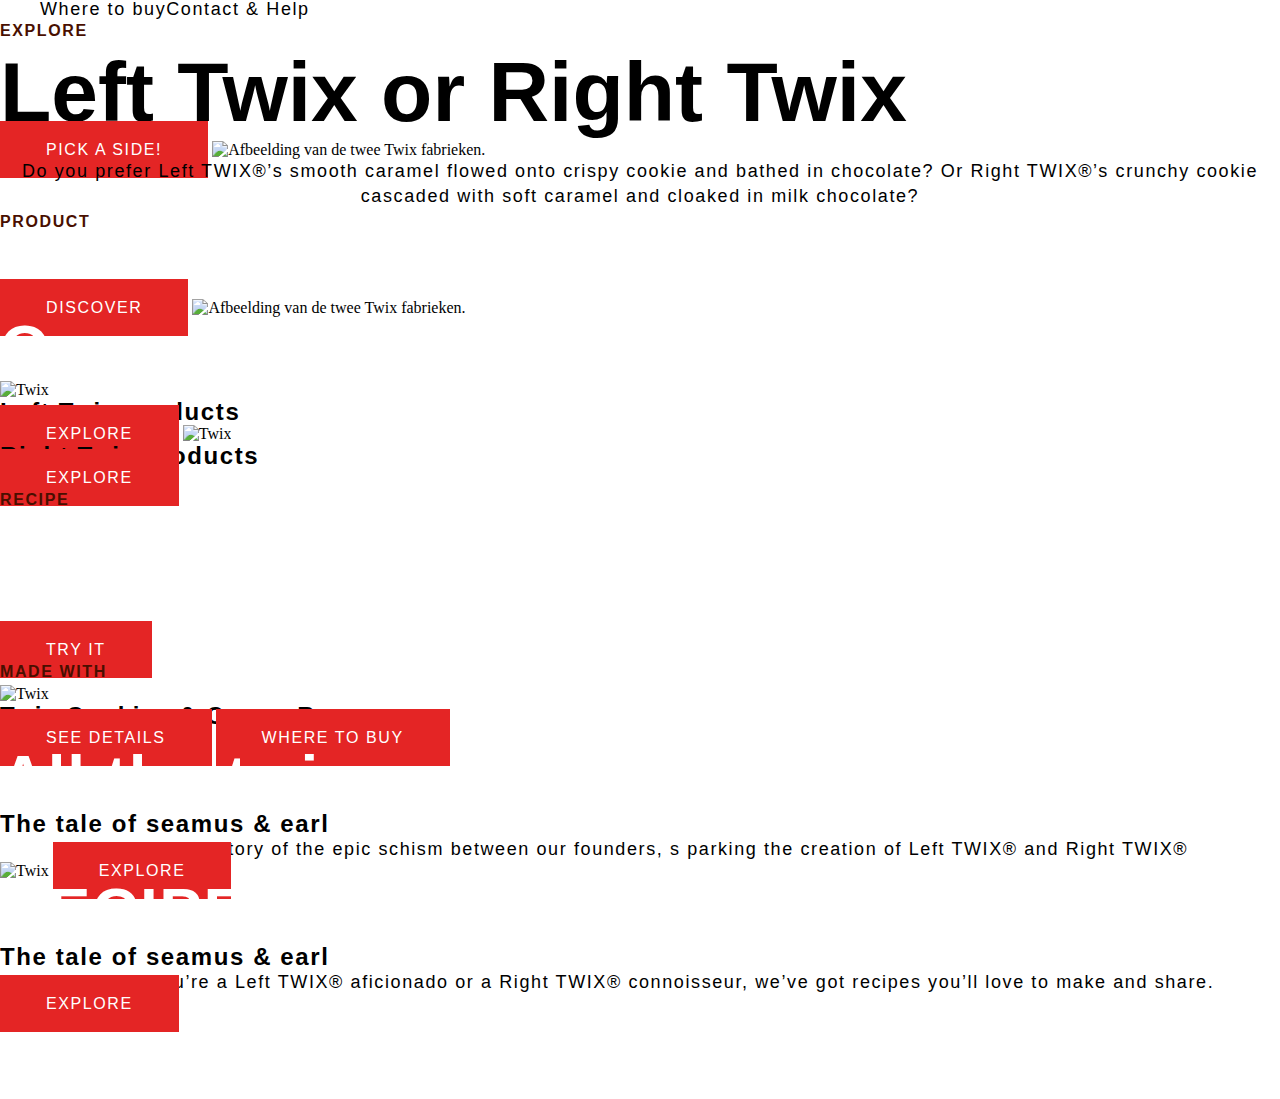
==== index.html @ e2574126 "Add files via upload" ====
<!doctype html>
<html lang="nl">
	
<head>
	<meta charset="UTF-8">
	<meta name="author" content="jouw naam">
	<meta name="viewport" content="width=device-width, initial-scale=1">
	
	<title>Howdy FED2122</title>
	
	<link href="styles/style.css" rel="stylesheet">
	<link rel="icon" type="image/svg+xml" href="images/twix_favicon.ico">
</head>

<body>
	<header>
		<nav>
			<ul>
				<li>Where to buy</li>
				<li>Contact & Help</li>
			</ul>
		</nav>
		<h4>Explore</h4>
		<h1>Left Twix or Right Twix</h1>
		<a href="">Pick a side!</a>
		<img src="images/homepage_banner.jpeg" alt="Afbeelding van de twee Twix fabrieken.">
	</header>

	<main>
		<section>
			<p>Do you prefer Left TWIX®’s smooth caramel flowed onto crispy cookie and bathed in chocolate?
				Or Right TWIX®’s crunchy cookie cascaded with soft caramel and cloaked in milk chocolate?
			</p>
		</section>

		<section>
			<h4>Product</h4>
			<h2>Double trouble: Twix Cookies & Creme</h2>
			<a href="">Discover</a>
			<img src="images/twix_cookies_and_creme.png" alt="Afbeelding van de twee Twix fabrieken.">
		</section>

		<section>
			<h2>Our products</h2>

			<img src="images/twix_links.jpeg" alt="Twix">
			<h3>Left Twix products</h3>
			<a href="">Explore</a>

			<img src="images/twix_rechts.jpeg" alt="Twix">
			<h3>Right Twix products</h3>
			<a href="">Explore</a>
		</section>

		<section>
			<h4>Recipe</h4>
			<h2>Twix Cookies & reme Cheesecake Mashup</h2>
			<a href="">Try it</a>

			<article>
				<h4>Made with</h4>
				<img src="images/twix_cookies_and_creme.png" alt="Twix">

				<H3>Twix Cookies & Creme Bar</h3>
				<a href="">See details</a>
				<a href="">Where to buy</a>
			</article>
		</section>

		<section>
			<article>
				<h2>All the twix you need. twice.</h2>
			
				<h3>The tale of seamus & earl</h3>
				<p>
					Discover the story of the epic schism between our founders, s
					parking the creation of Left TWIX® and Right TWIX®
				</p>
				<img src="images/fabrieken.jpeg" alt="Twix">
				<a href="">Explore</a>
			</article>

			<article>
				<h2>RECIPES TO MAKE TWIX® YOUR OWN</h2>
			
				<h3>The tale of seamus & earl</h3>
				<p>Whether you’re a Left TWIX® aficionado or a Right TWIX® connoisseur, 
					we’ve got recipes you’ll love to make and share.
				</p>
				<a href="">Explore</a>
			</article>
		</section>

		<section>
			<img src="" alt="">
		</section>

		<section>
			<h2>Visit us on social</h2>
		</section>

	</main>


	<script src="scripts/script.js"></script>
</body>
	
</html>
---- styles/style.css ----
/* CSS Document */
*, *::after, *::before {
  box-sizing:border-box;  

  margin: 0;
}

/******************************/
/* ALGEMENE CUSTOM PROPERTIES */
/******************************/

:root {
	--white:#ffffff;
	--black:#000000;


	--button-background-color:#E42525;

  ---dark-background-color:#490F00;
  --background-color:#eaaa22;
  --accent-background-color:#F9F1DB;

  --overlay-background-color:#F4F4F4;
  --overlay-background-color:#57BDF4;
}





/********************/
/* ALGEMENE STIJLEN */
/********************/

body {
  margin: 0;
}

/* Typografie */

h1 {
  font-family: arial;
  font-size: 84px;
}

h2 {
  font-family: arial;
  font-size: 64px;
  letter-spacing: 1.6px;
  
  line-height: 64px;
  
  color: var(--white);
}

h3 {
  font-family: arial;
  font-size: 24px;
  letter-spacing: 1.6px;
  
  line-height: 26px;
  
  color: var(--dark-background-color);
}

h4 {
  font-family: arial;
  font-size: 16px;
  letter-spacing: 1.6px;
  
  line-height: 26px;

  text-transform: uppercase;
  
  color: var(---dark-background-color);
}


p {
  font-family: arial;
  font-size: 18px;
  letter-spacing: 1.6px;
  
  line-height: 25px;
  text-align: center;
  
  color: var(--dark-background-color);
}


/********************/
/* */
/********************/


a {

  padding: 20px 46px 20px 46px;

  font-family: arial;
  font-size: 16px;
  
  text-transform: uppercase;
  text-decoration: none;
  letter-spacing: 1.6px;

  color: var(--white);
  background-color: var(--button-background-color);

}

header nav {
  background-image: linear-gradient()

}

header nav ul {
  display: flex;
  flex-direction: row;
}

header nav li {
  font-family: arial;
  font-size: 18px;
  letter-spacing: 1.6px;
  
  line-height: 18px;
  
  color: var(--dark-background-color);
  
  list-style-type: none;
}

header {
  width: 100vw;
  height: auto;

}

header img {
  width: 100vw;
  height: auto;
}
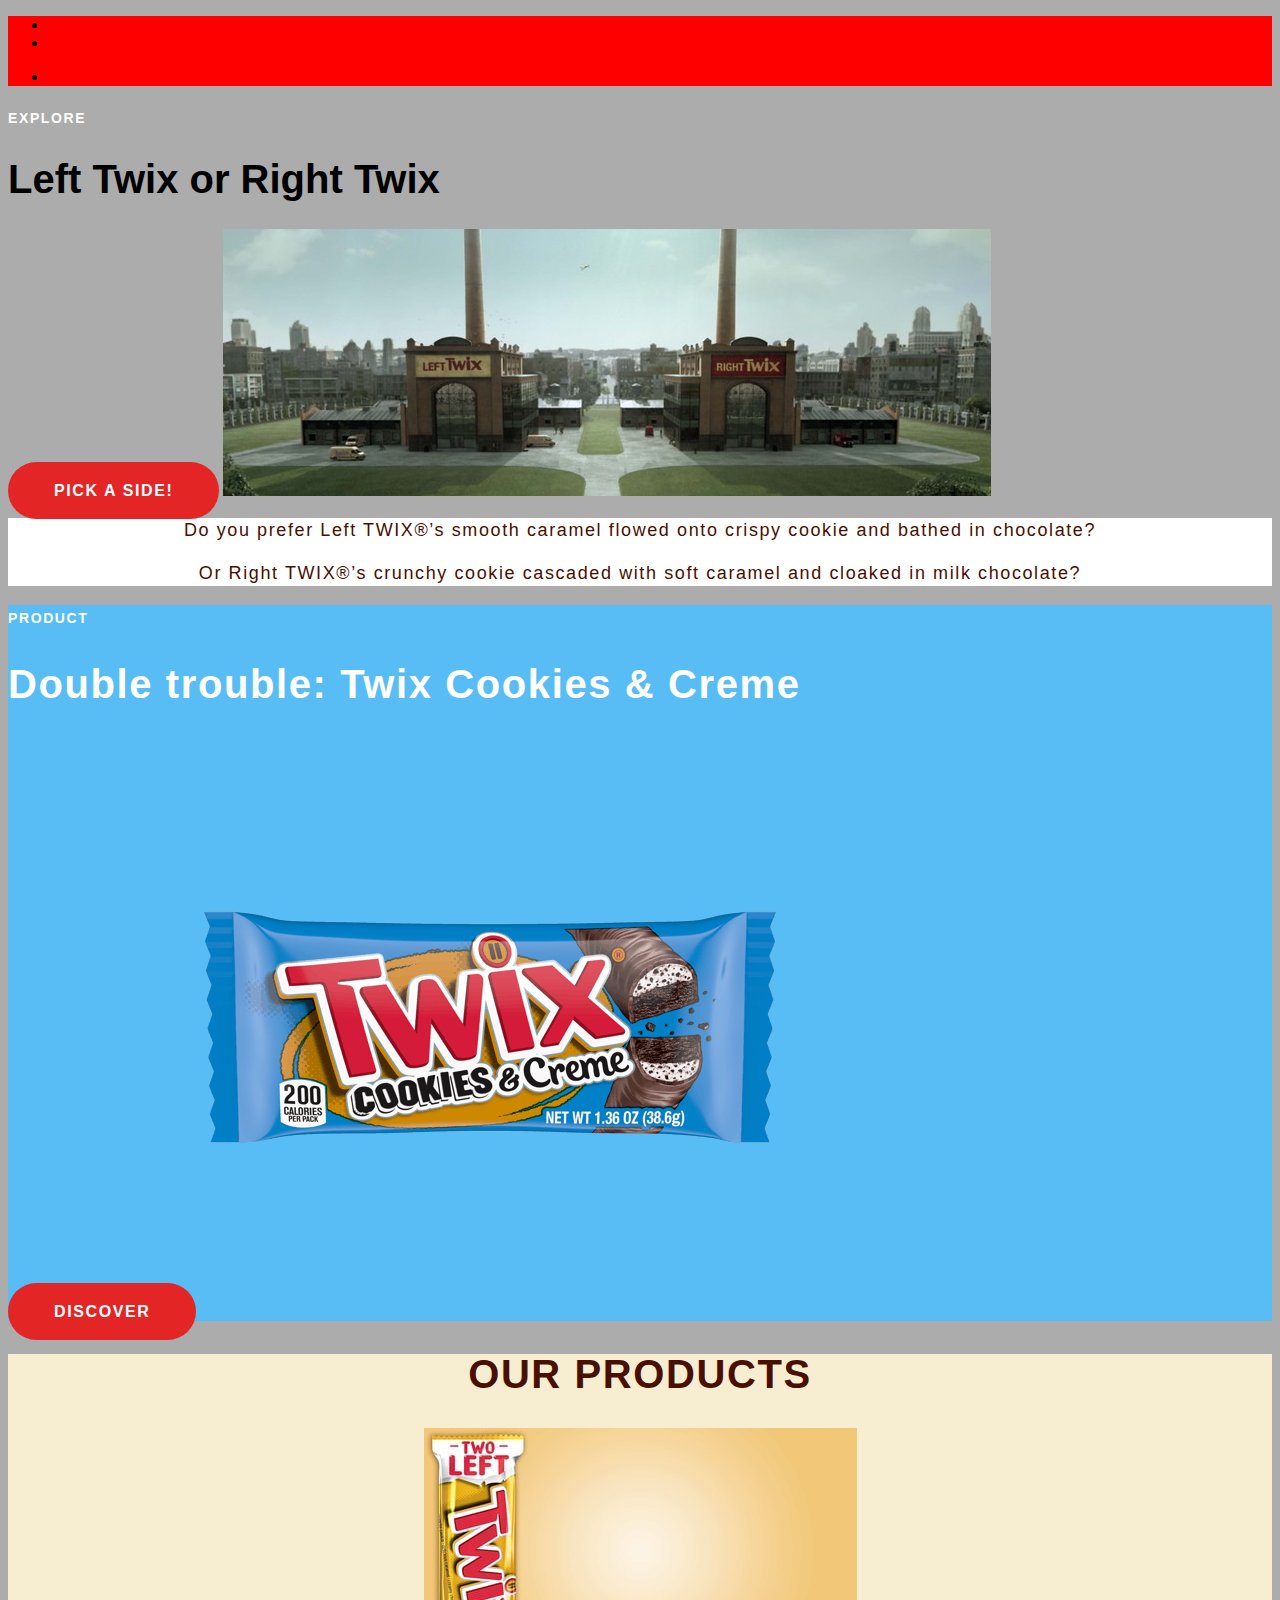
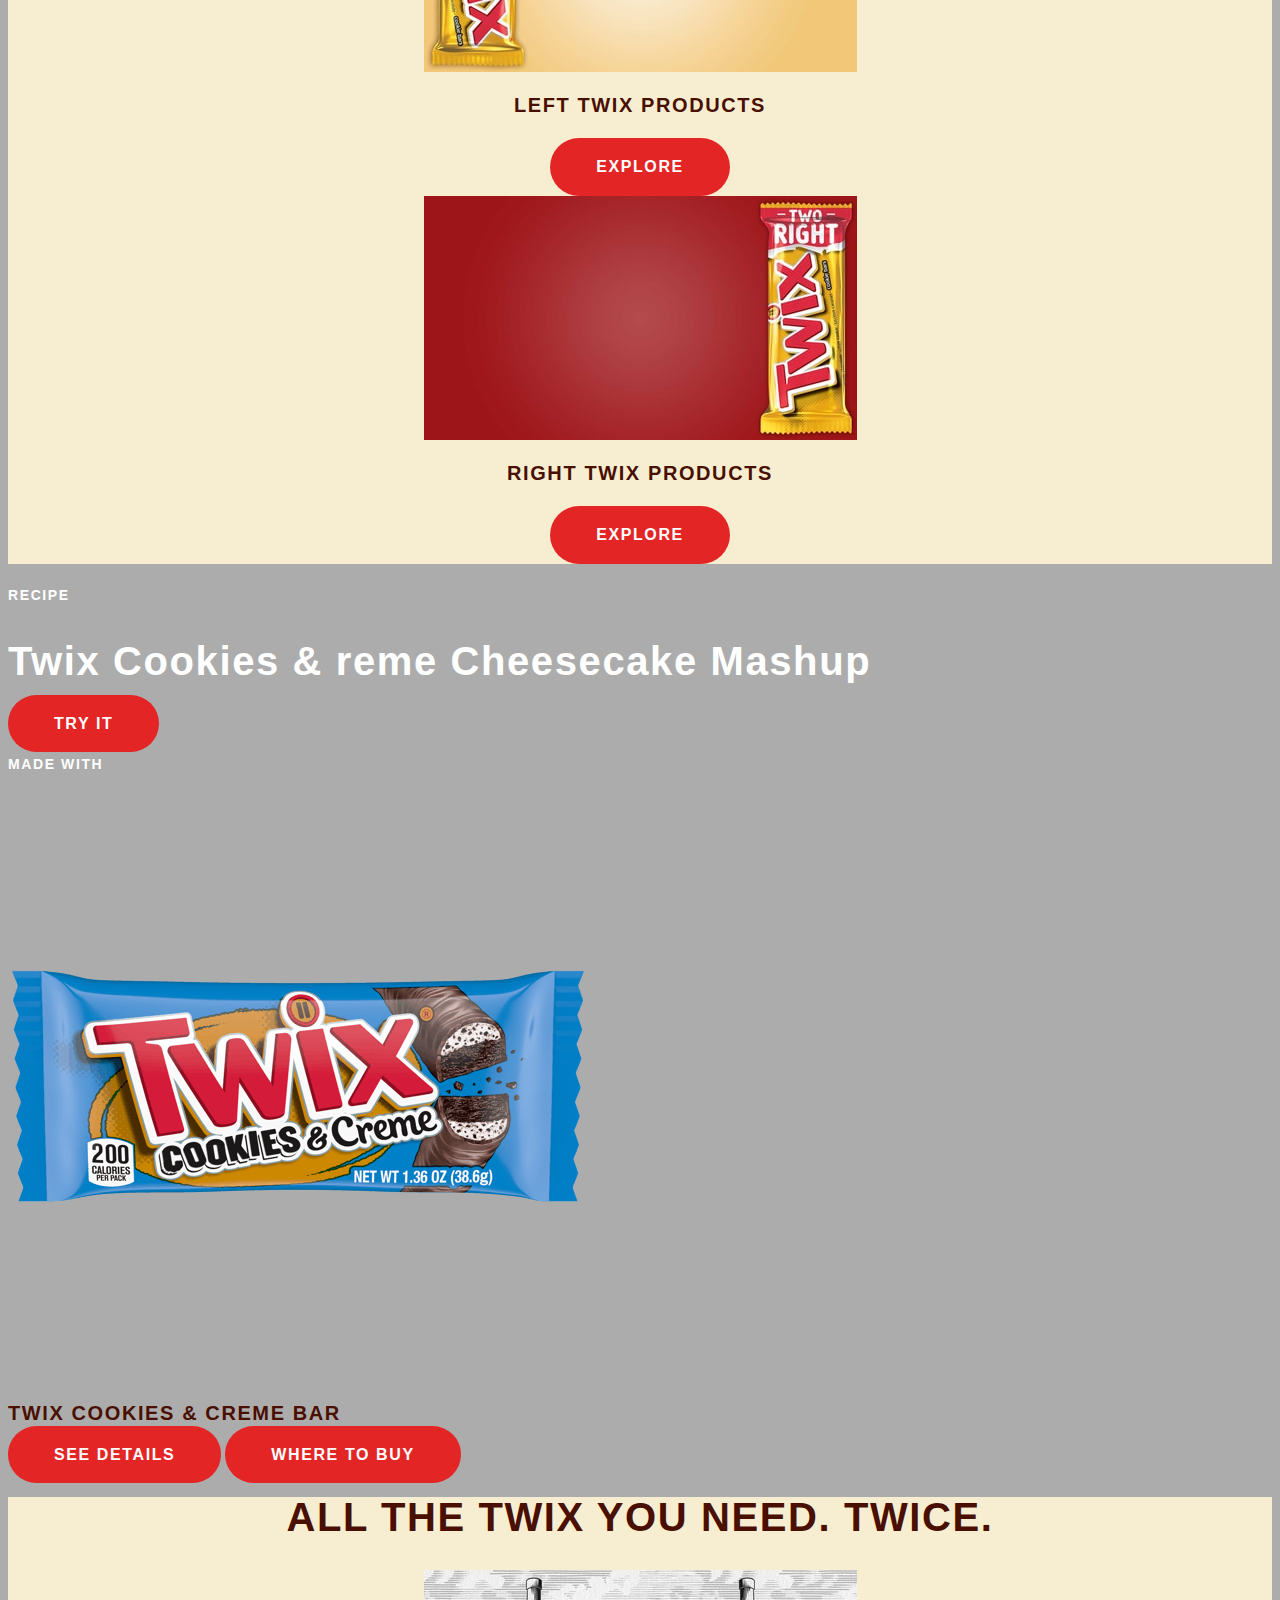
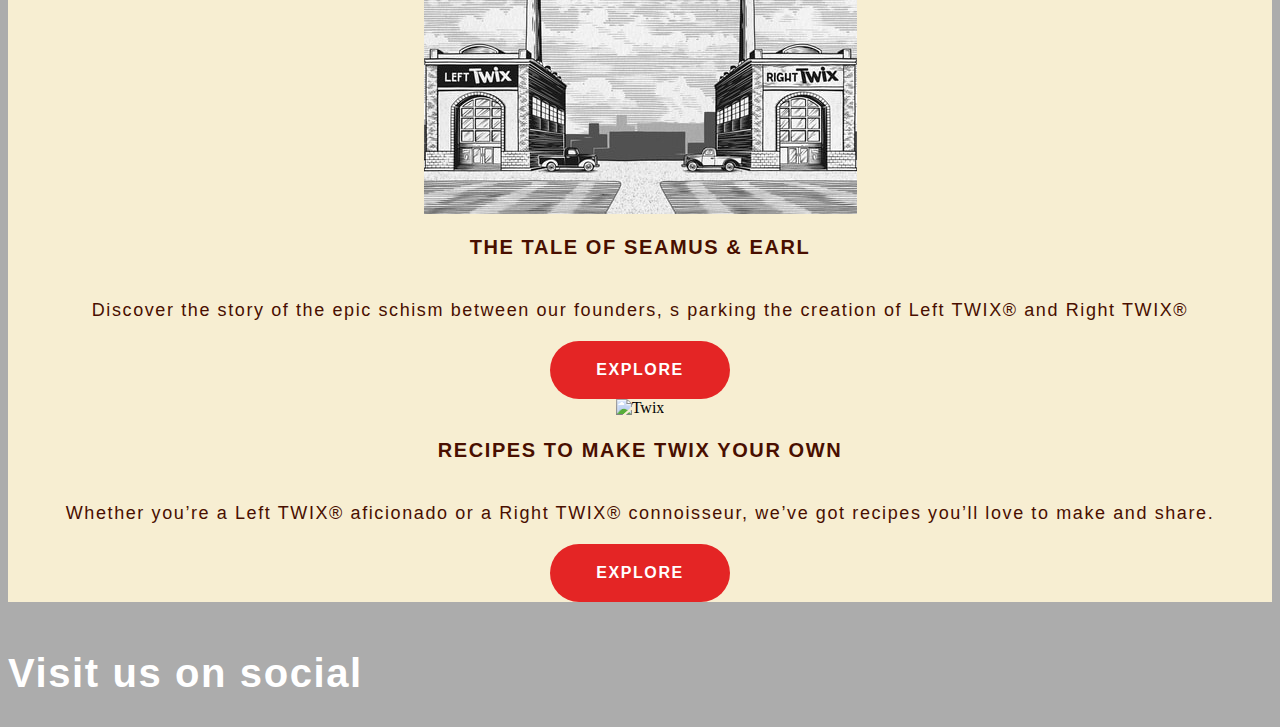
==== commit c9a3f13d: "Add files via upload" ====
--- a/index.html
+++ b/index.html
@@ -16,40 +16,56 @@
 	<header>
 		<nav>
 			<ul>
-				<li>Where to buy</li>
-				<li>Contact & Help</li>
+				<li></li>
+				<li></li>
+			</ul>
+			<ul>
+				<li></li>
+				<!-- <li><button><img src="images/twix_logo.png" alt="Afbeelding van de twee Twix fabrieken."></button></li> -->
 			</ul>
 		</nav>
-		<h4>Explore</h4>
-		<h1>Left Twix or Right Twix</h1>
-		<a href="">Pick a side!</a>
-		<img src="images/homepage_banner.jpeg" alt="Afbeelding van de twee Twix fabrieken.">
+		<article>
+			<h4>Explore</h4>
+			<h1>Left Twix or Right Twix</h1>
+			<a href="">Pick a side!</a>
+			<img src="images/homepage_banner.jpeg" alt="Afbeelding van de twee Twix fabrieken.">
+		</article>
 	</header>
 
 	<main>
 		<section>
-			<p>Do you prefer Left TWIX®’s smooth caramel flowed onto crispy cookie and bathed in chocolate?
+			<p>
+				Do you prefer Left TWIX®’s smooth caramel flowed onto crispy cookie and bathed in chocolate?
+			</p>
+			<p>
 				Or Right TWIX®’s crunchy cookie cascaded with soft caramel and cloaked in milk chocolate?
 			</p>
 		</section>
 
 		<section>
-			<h4>Product</h4>
-			<h2>Double trouble: Twix Cookies & Creme</h2>
-			<a href="">Discover</a>
-			<img src="images/twix_cookies_and_creme.png" alt="Afbeelding van de twee Twix fabrieken.">
+			<article>
+				<h4>Product</h4>
+				<h2>Double trouble: Twix Cookies & Creme</h2>
+				<a href="">Discover</a>
+				<img src="images/twix_cookies_and_creme.png" alt="Afbeelding van de twee Twix fabrieken.">
+			</article>
 		</section>
 
 		<section>
 			<h2>Our products</h2>
 
-			<img src="images/twix_links.jpeg" alt="Twix">
-			<h3>Left Twix products</h3>
-			<a href="">Explore</a>
 
-			<img src="images/twix_rechts.jpeg" alt="Twix">
-			<h3>Right Twix products</h3>
-			<a href="">Explore</a>
+			<article>
+				<img src="images/twix_links.jpeg" alt="Twix">
+				<h3>Left Twix products</h3>
+				<a href="">Explore</a>
+			</article>
+
+			<article>
+				<img src="images/twix_rechts.jpeg" alt="Twix">
+				<h3>Right Twix products</h3>
+				<a href="">Explore</a>
+			</article>
 		</section>
 
 		<section>
@@ -68,22 +84,20 @@
 		</section>
 
 		<section>
+			<h2>All the twix you need. twice.</h2>
 			<article>
-				<h2>All the twix you need. twice.</h2>
-			
+				<img src="images/twix_fabrieken.jpeg" alt="Twix">
 				<h3>The tale of seamus & earl</h3>
 				<p>
 					Discover the story of the epic schism between our founders, s
 					parking the creation of Left TWIX® and Right TWIX®
 				</p>
-				<img src="images/fabrieken.jpeg" alt="Twix">
 				<a href="">Explore</a>
 			</article>
 
 			<article>
-				<h2>RECIPES TO MAKE TWIX® YOUR OWN</h2>
-			
-				<h3>The tale of seamus & earl</h3>
+				<img src="images/twix_recept.jpeg" alt="Twix">
+				<h3>Recipes to make Twix your own</h3>
 				<p>Whether you’re a Left TWIX® aficionado or a Right TWIX® connoisseur, 
 					we’ve got recipes you’ll love to make and share.
 				</p>
--- a/styles/style.css
+++ b/styles/style.css
@@ -1,9 +1,9 @@
 /* CSS Document */
 *, *::after, *::before {
   box-sizing:border-box;  
-
-  margin: 0;
-}
+}
+
+
 
 /******************************/
 /* ALGEMENE CUSTOM PROPERTIES */
@@ -11,16 +11,17 @@
 
 :root {
 	--white:#ffffff;
+  --grey:#F4F4F4;
 	--black:#000000;
 
 
 	--button-background-color:#E42525;
 
-  ---dark-background-color:#490F00;
+  --dark-background-color:#490F00;
   --background-color:#eaaa22;
-  --accent-background-color:#F9F1DB;
-
-  --overlay-background-color:#F4F4F4;
+  --accent-background-color:#f7eed2;
+
+
   --overlay-background-color:#57BDF4;
 }
 
@@ -33,30 +34,35 @@
 /********************/
 
 body {
-  margin: 0;
+  /* margin: 0; */
+
+  overflow-x:hidden;
+  background-color: #acacac;
 }
 
 /* Typografie */
 
+
 h1 {
   font-family: arial;
-  font-size: 84px;
+  font-size: 40px;
 }
 
 h2 {
   font-family: arial;
-  font-size: 64px;
-  letter-spacing: 1.6px;
-  
-  line-height: 64px;
+  font-size: 40px;
+  letter-spacing: 1.6px;
+  
+  line-height: 40px;
   
   color: var(--white);
 }
 
 h3 {
   font-family: arial;
-  font-size: 24px;
-  letter-spacing: 1.6px;
+  font-size: 20px;
+  letter-spacing: 1.6px;
+  text-transform: uppercase;
   
   line-height: 26px;
   
@@ -65,14 +71,14 @@
 
 h4 {
   font-family: arial;
-  font-size: 16px;
+  font-size: 14px;
   letter-spacing: 1.6px;
   
   line-height: 26px;
 
   text-transform: uppercase;
   
-  color: var(---dark-background-color);
+  color: var(--white);
 }
 
 
@@ -99,6 +105,7 @@
 
   font-family: arial;
   font-size: 16px;
+  font-weight: bold;
   
   text-transform: uppercase;
   text-decoration: none;
@@ -107,38 +114,97 @@
   color: var(--white);
   background-color: var(--button-background-color);
 
-}
+  border-radius: 30px;
+
+}
+
+
+/* header {
+} */
 
 header nav {
-  background-image: linear-gradient()
-
-}
-
-header nav ul {
+
+
+  background-color: red;
+}
+
+main section:first-of-type {
+  background-color: var(--white);
+}
+
+
+
+
+
+main section:nth-of-type(2) {
+  background-color: var(--overlay-background-color);
+}
+
+
+
+
+
+main section:nth-of-type(3) {
+  text-transform: uppercase;
+  text-align: center;
+
+  background-color: var(--accent-background-color);
+}
+
+main section:nth-of-type(3) h2 {
+
+  color: var(--dark-background-color);
+}
+
+main section:nth-of-type(3) article {
   display: flex;
-  flex-direction: row;
-}
-
-header nav li {
-  font-family: arial;
-  font-size: 18px;
-  letter-spacing: 1.6px;
-  
-  line-height: 18px;
-  
-  color: var(--dark-background-color);
-  
-  list-style-type: none;
-}
-
-header {
-  width: 100vw;
-  height: auto;
-
-}
-
-header img {
-  width: 100vw;
-  height: auto;
-}
-
+  flex-direction: column;
+  
+  justify-content: center;
+  align-items: center;
+}
+
+
+
+
+/***********************************************************/
+/* Section 4, " Twix Cookies & Creme Cheesecake Mashup. " */
+/*********************************************************/
+
+main section:nth-of-type(4){
+
+}
+
+
+
+
+
+/***********************************************/
+/* Section 5, " All the Twix you need Twice. " */
+/*********************************************/
+
+main section:nth-of-type(5) {
+
+  background-color: var(--accent-background-color);
+}
+
+main section:nth-of-type(5) h2 {
+  text-transform: uppercase;
+  text-align: center;
+
+  color: var(--dark-background-color);
+}
+
+main section:nth-of-type(5) article {
+  display: flex;
+  flex-direction: column;
+  
+  justify-content: center;
+  align-items: center;
+}
+
+
+
+
+
+
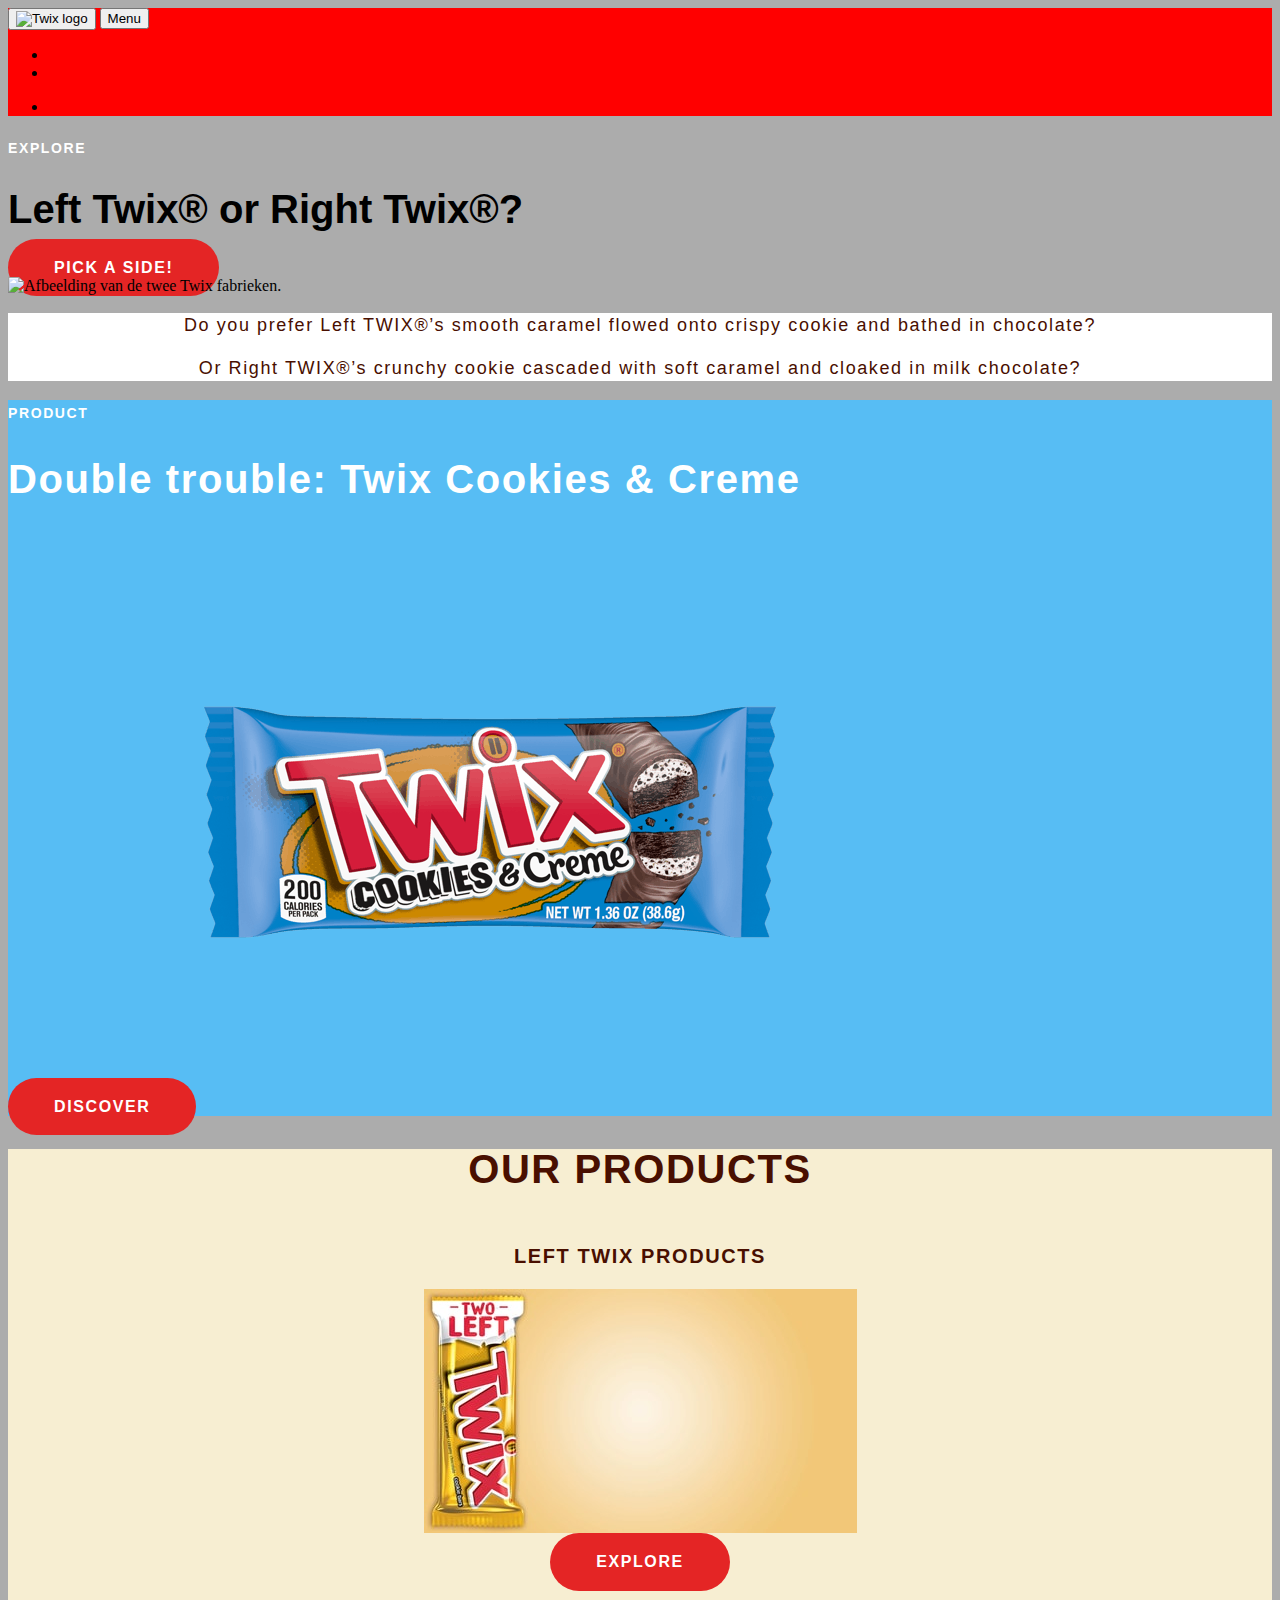
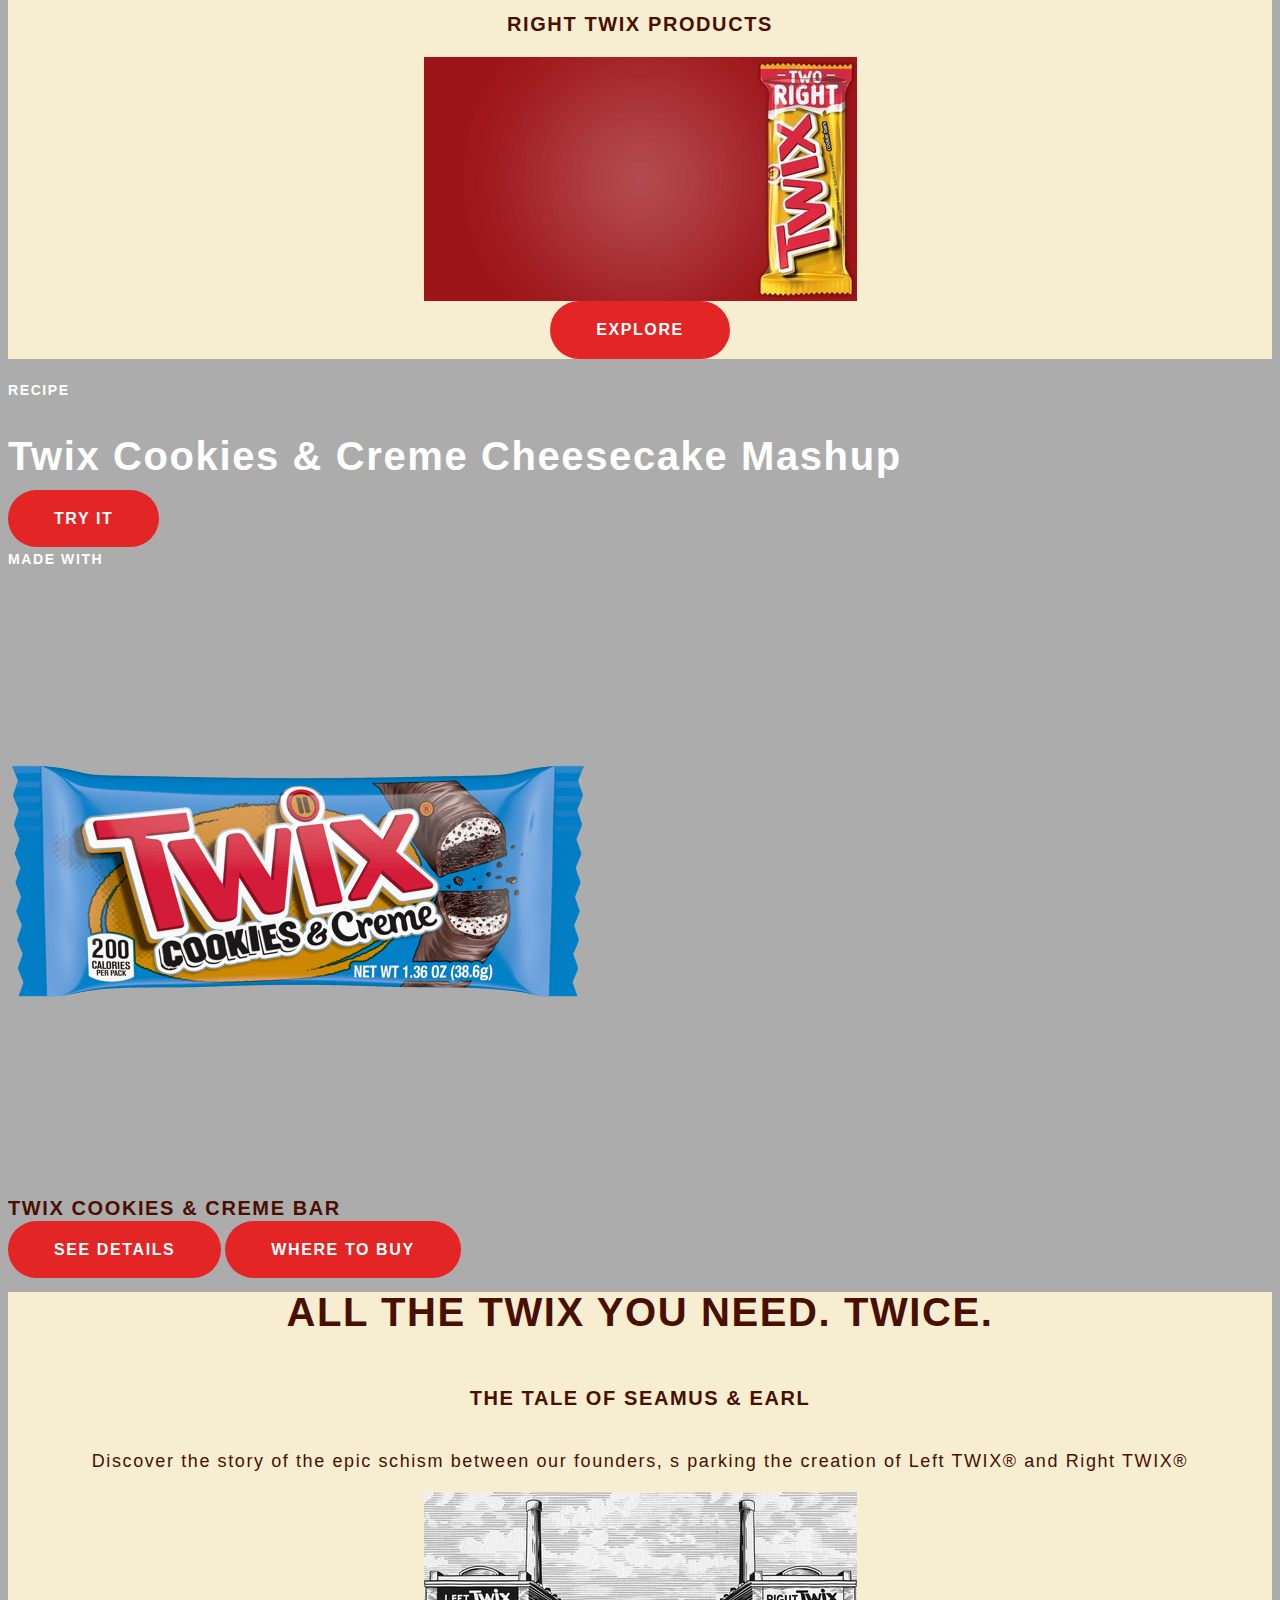
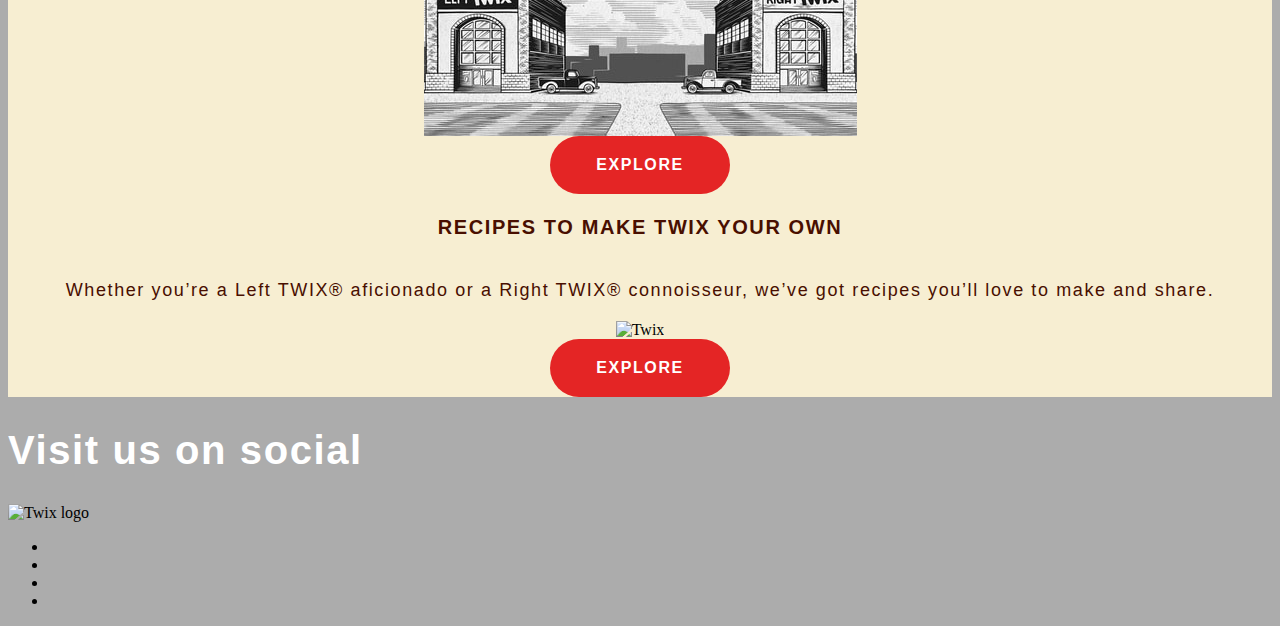
==== commit 2e5e111f: "Add files via upload" ====
--- a/index.html
+++ b/index.html
@@ -6,7 +6,7 @@
 	<meta name="author" content="jouw naam">
 	<meta name="viewport" content="width=device-width, initial-scale=1">
 	
-	<title>Howdy FED2122</title>
+	<title>Twixian</title>
 	
 	<link href="styles/style.css" rel="stylesheet">
 	<link rel="icon" type="image/svg+xml" href="images/twix_favicon.ico">
@@ -14,25 +14,33 @@
 
 <body>
 	<header>
+		<!-- Nav, Primaire navigatie -->
 		<nav>
+			<!-- Twix Logo -->
+			<button><img src="images/twix_logo.png" alt="Twix logo"></button>
+			<!-- Hamburger menu -->
+			<button>Menu</button>
 			<ul>
 				<li></li>
 				<li></li>
 			</ul>
 			<ul>
 				<li></li>
-				<!-- <li><button><img src="images/twix_logo.png" alt="Afbeelding van de twee Twix fabrieken."></button></li> -->
 			</ul>
 		</nav>
+		<!-- Blurb, Explore Left or Right Twix, met call to action -->
 		<article>
 			<h4>Explore</h4>
-			<h1>Left Twix or Right Twix</h1>
+			<h1>Left Twix® or Right Twix®?</h1>
 			<a href="">Pick a side!</a>
-			<img src="images/homepage_banner.jpeg" alt="Afbeelding van de twee Twix fabrieken.">
 		</article>
+		<!-- Achtergrond afbeelding, Twix fabrieken -->
+		<img src="images/homepage_twix_banner.jpeg" alt="Afbeelding van de twee Twix fabrieken.">
 	</header>
 
+
 	<main>
+		<!-- Section 1, Wit blok met bruine introductie tekst. -->
 		<section>
 			<p>
 				Do you prefer Left TWIX®’s smooth caramel flowed onto crispy cookie and bathed in chocolate?
@@ -41,80 +49,99 @@
 				Or Right TWIX®’s crunchy cookie cascaded with soft caramel and cloaked in milk chocolate?
 			</p>
 		</section>
-
+		
+		<!-- Section 2, Blauwe blok, Twix Double Trouble Cookies & Creme -->
 		<section>
+			<!-- Blurb 1, Wit blok met bruine introductie tekst. -->
 			<article>
 				<h4>Product</h4>
 				<h2>Double trouble: Twix Cookies & Creme</h2>
 				<a href="">Discover</a>
-				<img src="images/twix_cookies_and_creme.png" alt="Afbeelding van de twee Twix fabrieken.">
+
+				<img src="images/twix_cookies_and_creme.png" alt="Afbeelding van Twix verpakking Cookies & Creme.">
 			</article>
 		</section>
 
+		<!-- Section 3, Beige blok, Our products -->
 		<section>
 			<h2>Our products</h2>
+			<!-- Div met clip path om patroon te maken -->
 
-
+			<!-- Blurb 1, Left Twix -->
 			<article>
+				<h3>Left Twix products</h3>
 				<img src="images/twix_links.jpeg" alt="Twix">
-				<h3>Left Twix products</h3>
 				<a href="">Explore</a>
 			</article>
-
+			<!-- Blurb 2, Right Twix -->
 			<article>
+				<h3>Right Twix products</h3>
 				<img src="images/twix_rechts.jpeg" alt="Twix">
-				<h3>Right Twix products</h3>
 				<a href="">Explore</a>
 			</article>
 		</section>
-
+		<!-- Section 4, Recipe, Cookies & Creme Cheesecake Mashup -->
 		<section>
 			<h4>Recipe</h4>
-			<h2>Twix Cookies & reme Cheesecake Mashup</h2>
+			<h2>Twix Cookies & Creme Cheesecake Mashup</h2>
 			<a href="">Try it</a>
-
+			
+			<!-- Gele blok, gecentreerd. Made with, Twix Cookies & Creme bar. -->
 			<article>
 				<h4>Made with</h4>
 				<img src="images/twix_cookies_and_creme.png" alt="Twix">
-
 				<H3>Twix Cookies & Creme Bar</h3>
+				<!-- See details, linker knop -->
 				<a href="">See details</a>
+				<!-- Where to buy, rechter knop -->
 				<a href="">Where to buy</a>
 			</article>
 		</section>
-
+		<!-- Section 5, All the Twix you need twice -->
 		<section>
 			<h2>All the twix you need. twice.</h2>
+			<!-- Blurb 1, The tale of Seasum & Earl -->
 			<article>
-				<img src="images/twix_fabrieken.jpeg" alt="Twix">
 				<h3>The tale of seamus & earl</h3>
 				<p>
 					Discover the story of the epic schism between our founders, s
 					parking the creation of Left TWIX® and Right TWIX®
 				</p>
+				<img src="images/twix_fabrieken.jpeg" alt="Twix">
 				<a href="">Explore</a>
 			</article>
-
+			<!-- Blurb 2, Recipes to m ake Twix your own -->
 			<article>
-				<img src="images/twix_recept.jpeg" alt="Twix">
 				<h3>Recipes to make Twix your own</h3>
 				<p>Whether you’re a Left TWIX® aficionado or a Right TWIX® connoisseur, 
 					we’ve got recipes you’ll love to make and share.
 				</p>
+				<img src="images/twix_recept.jpeg" alt="Twix">
 				<a href="">Explore</a>
 			</article>
 		</section>
 
+		<!-- Section 6, Afbeelding over de volledige breedte, Twix. -->
 		<section>
-			<img src="" alt="">
 		</section>
 
+		<!-- Section 7, Socials -->
 		<section>
 			<h2>Visit us on social</h2>
 		</section>
-
 	</main>
 
+	<footer>	
+		<nav>
+			<img src="images/twix_logo.png" alt="Twix logo">
+			<ul>
+				<li></li>
+				<li></li>
+				<li></li>
+				<li></li>
+			</ul>
+		</nav>
+	</footer>
 
 	<script src="scripts/script.js"></script>
 </body>
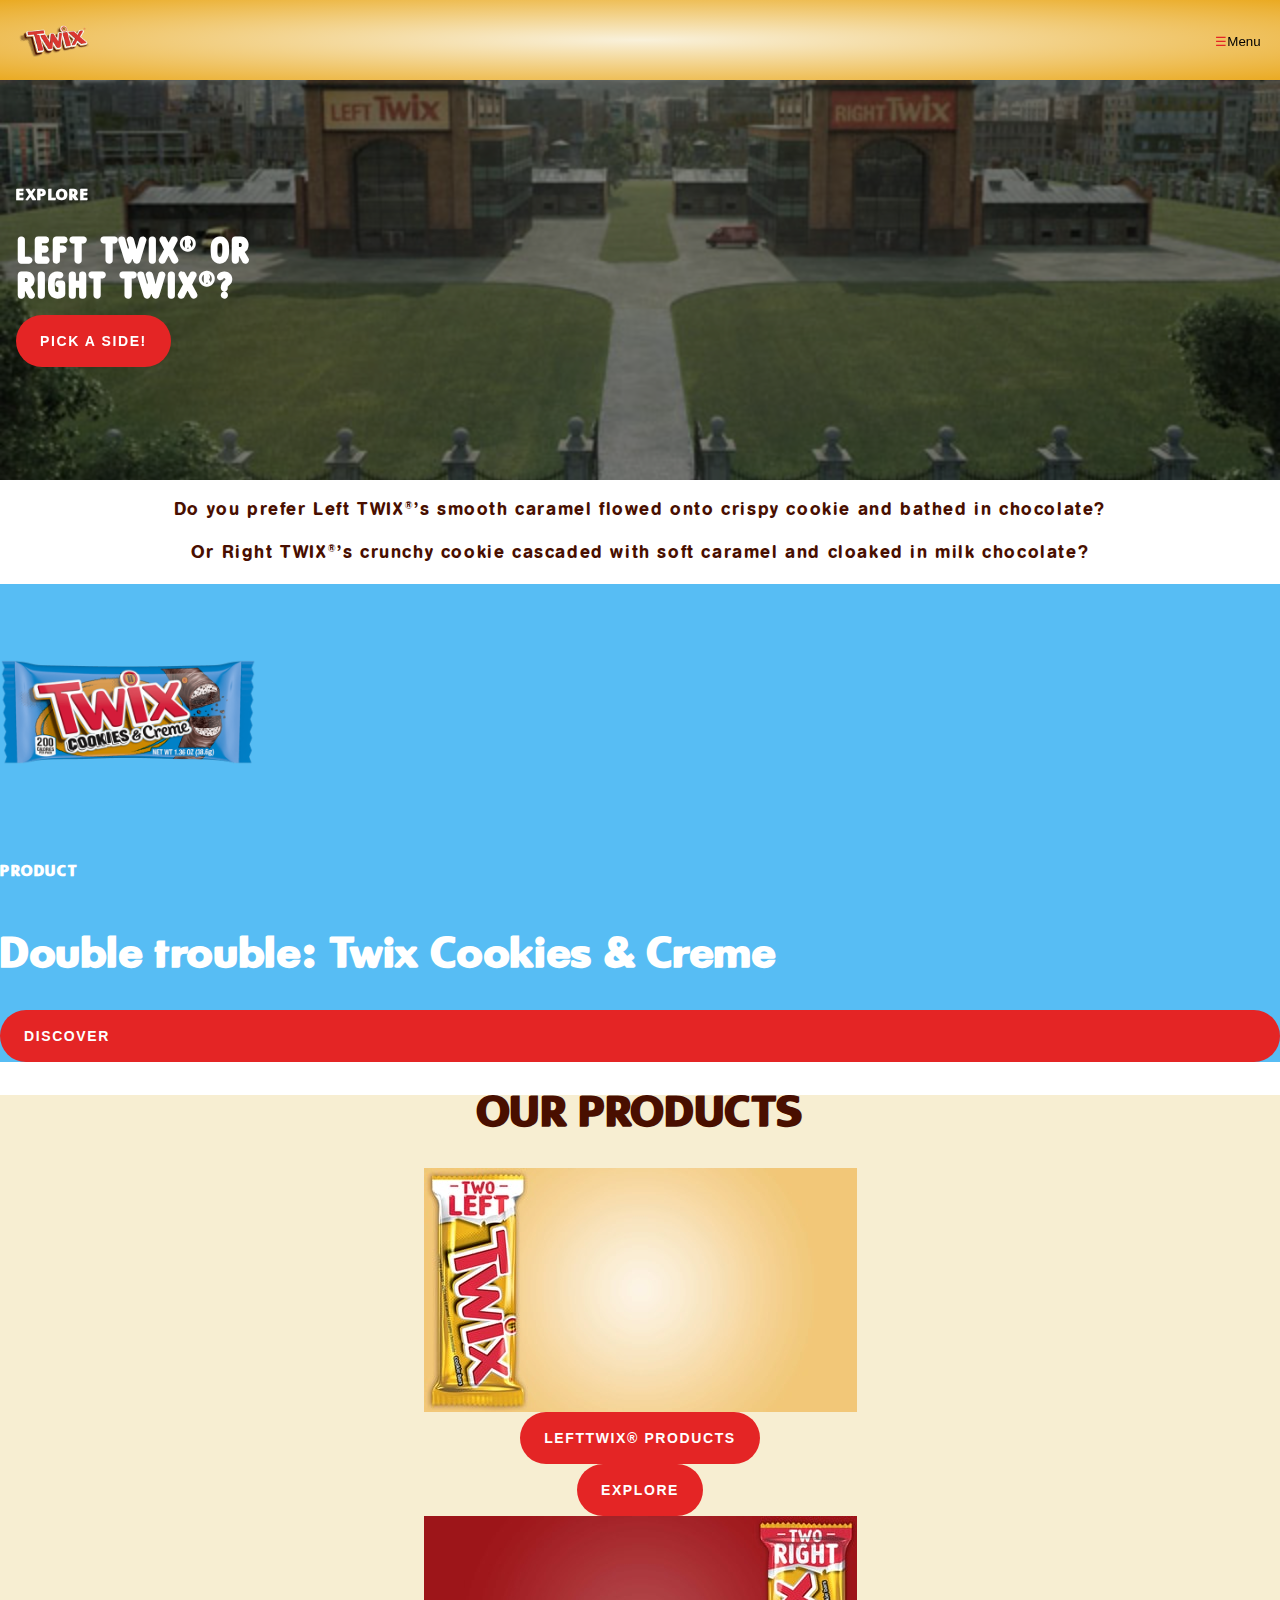
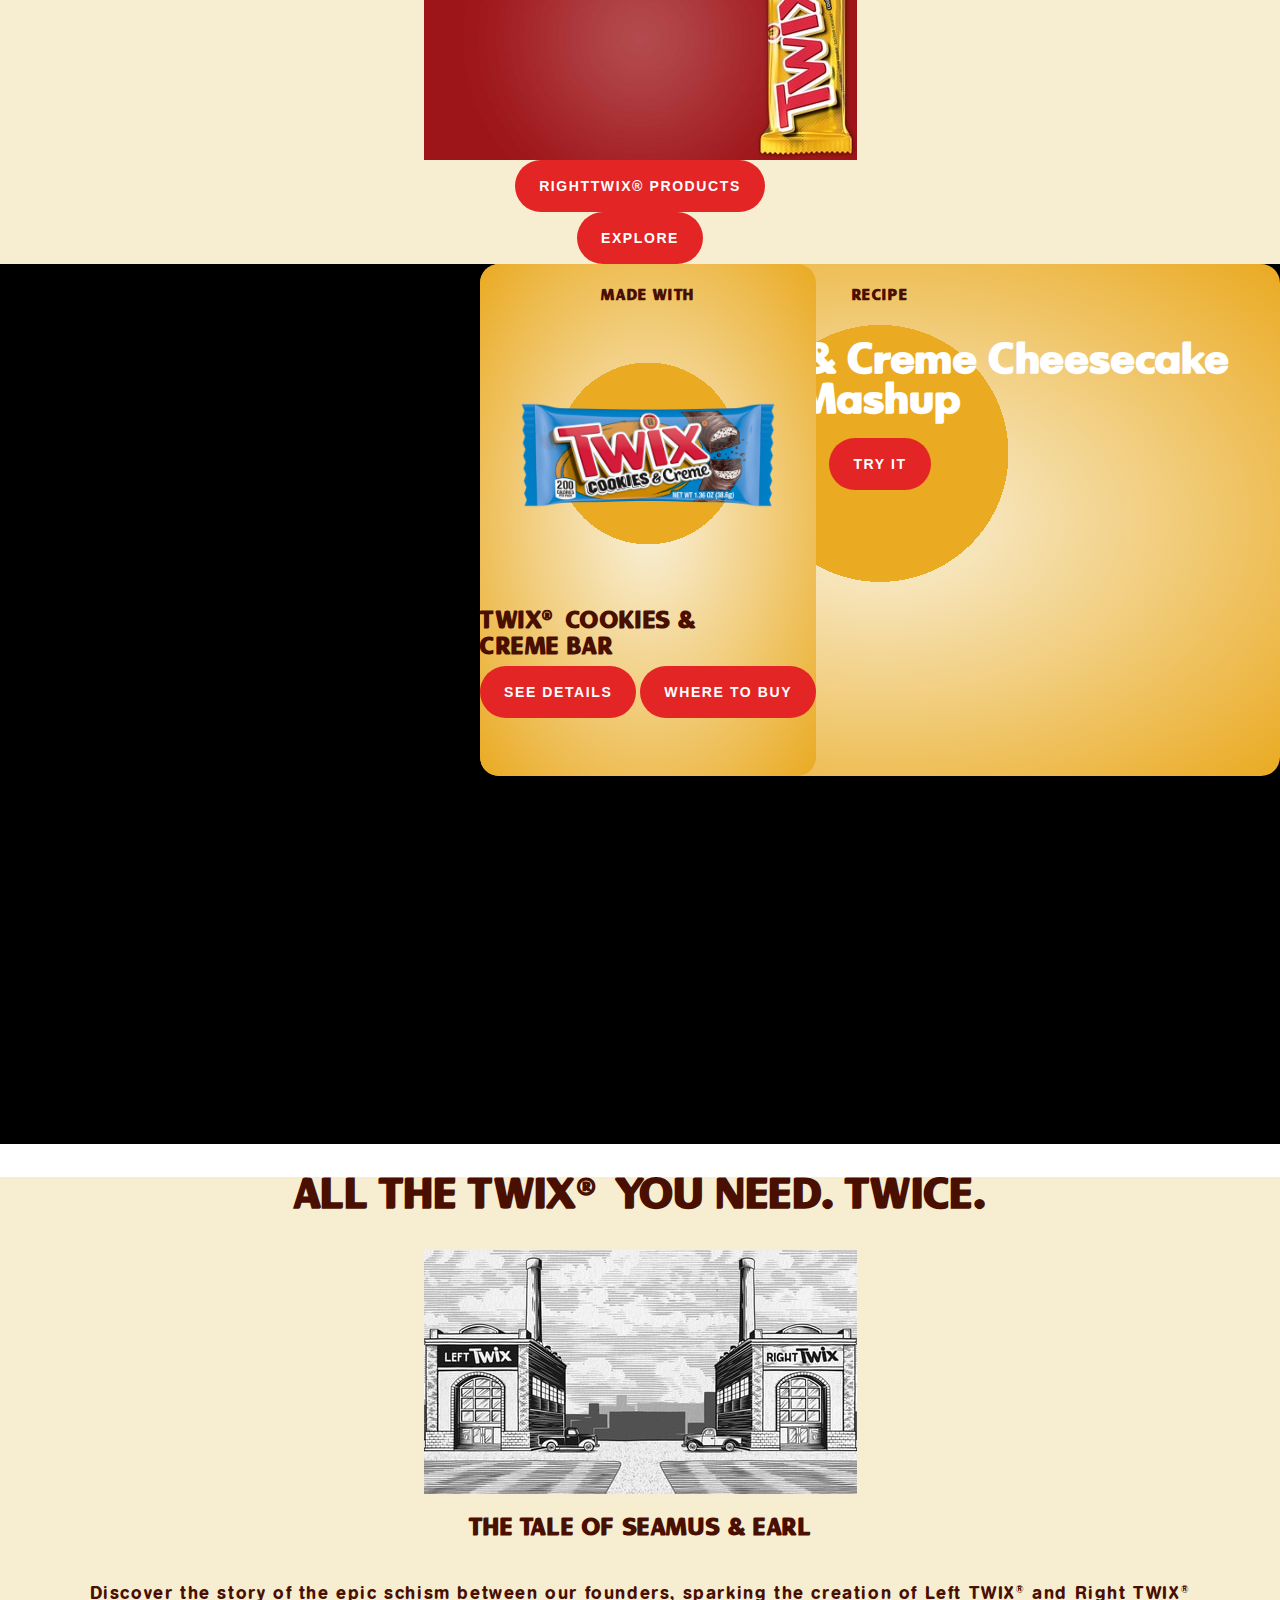
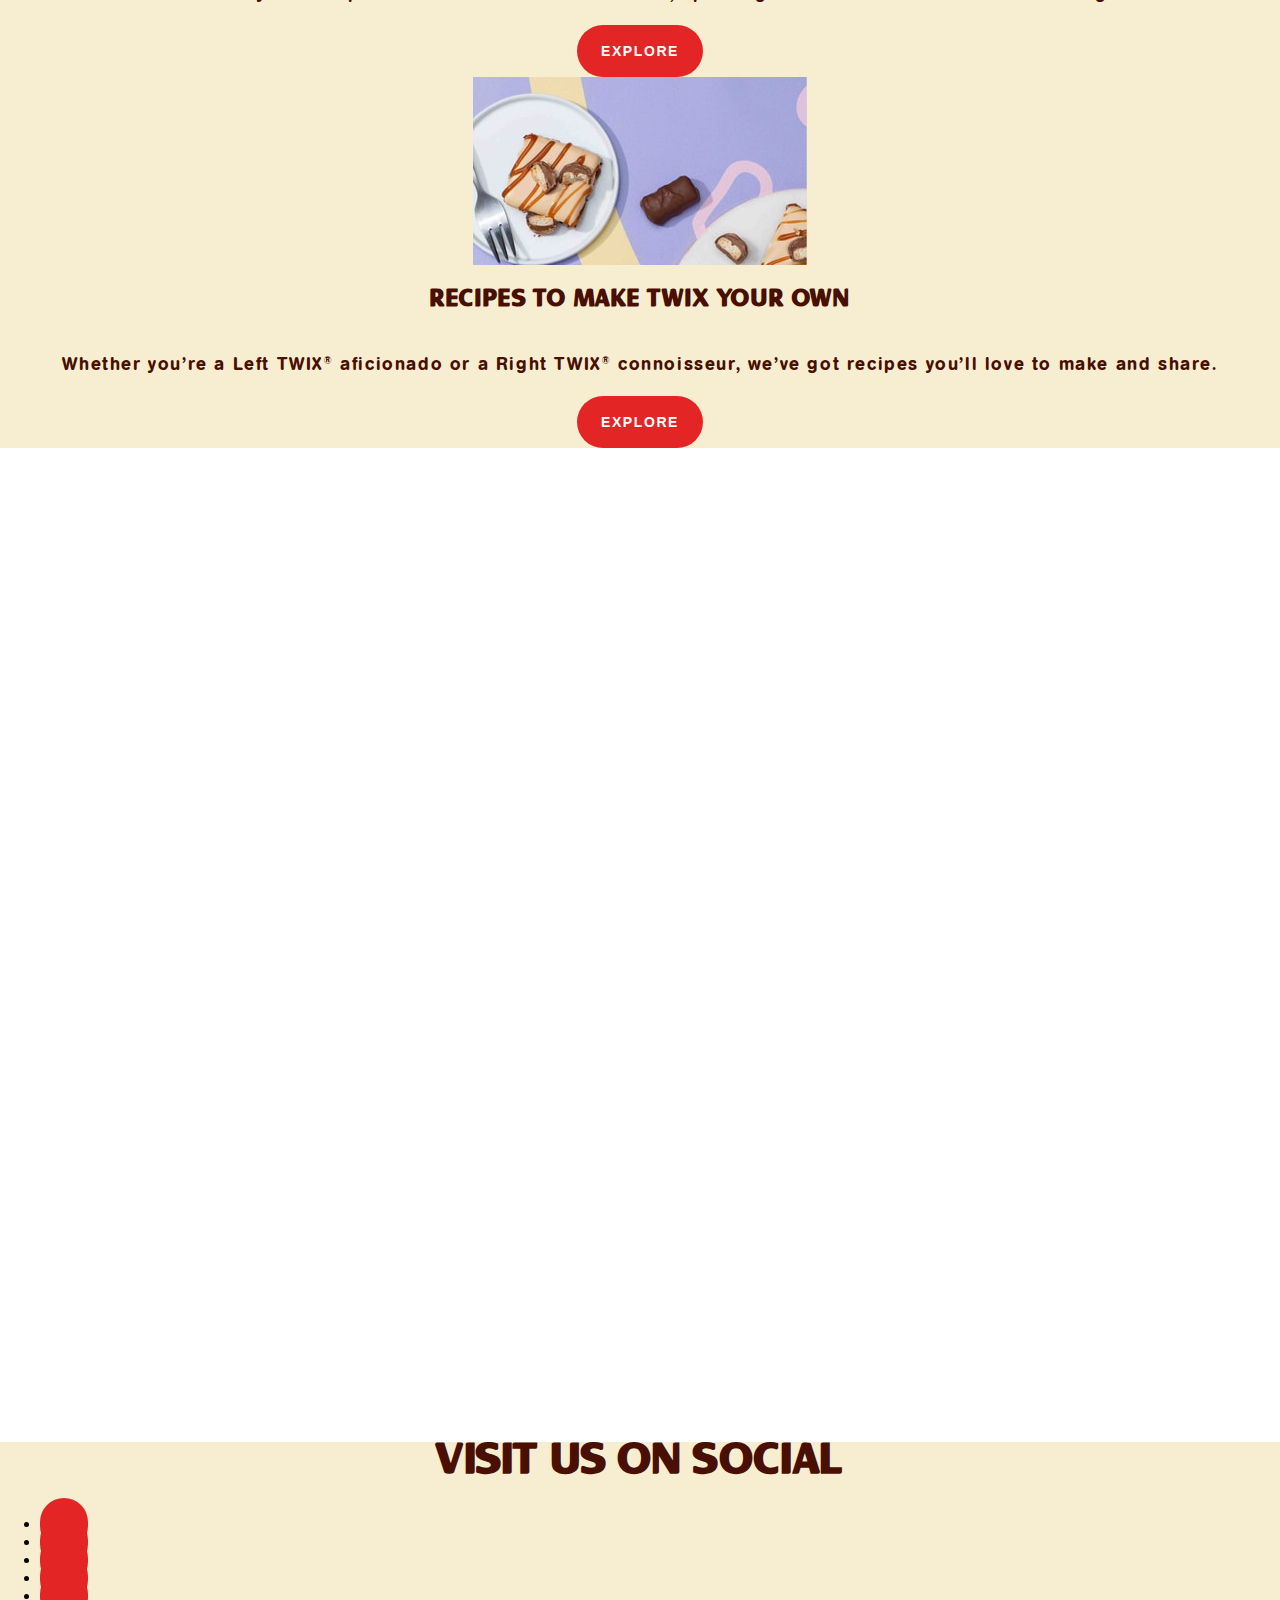
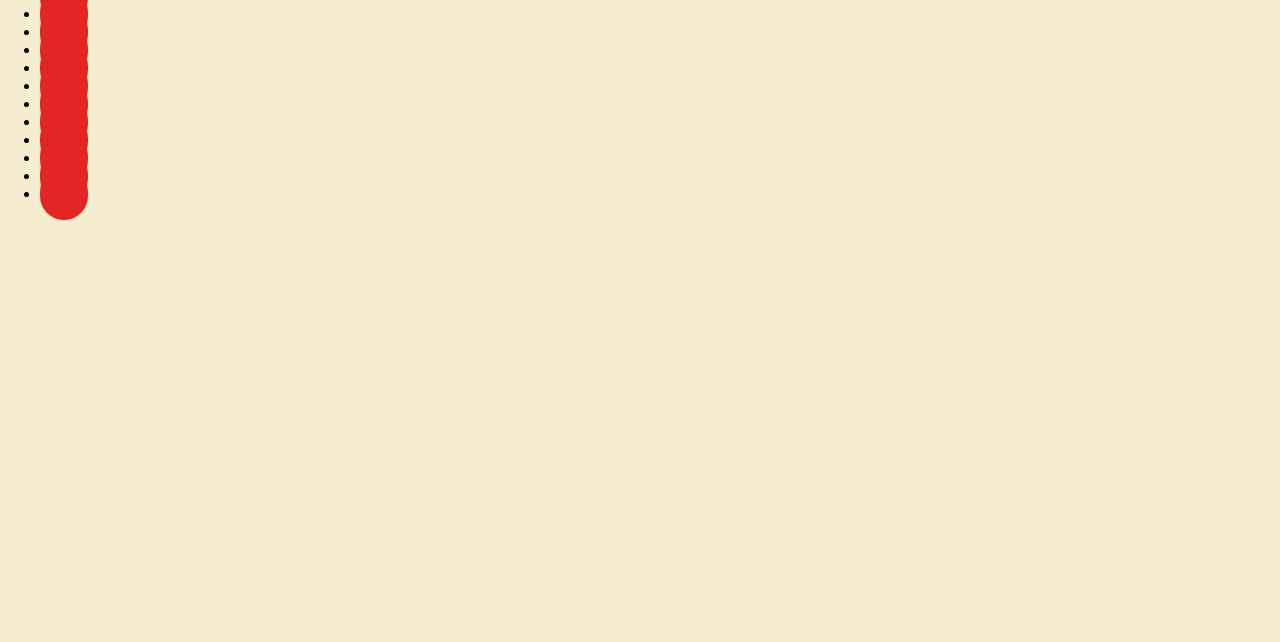
==== commit 20139600: "Add files via upload" ====
--- a/index.html
+++ b/index.html
@@ -13,7 +13,9 @@
 </head>
 
 <body>
+	<!-- Header -->
 	<header>
+
 		<!-- Nav, Primaire navigatie -->
 		<nav>
 			<!-- Twix Logo -->
@@ -28,12 +30,14 @@
 				<li></li>
 			</ul>
 		</nav>
+
 		<!-- Blurb, Explore Left or Right Twix, met call to action -->
 		<article>
 			<h4>Explore</h4>
 			<h1>Left Twix® or Right Twix®?</h1>
 			<a href="">Pick a side!</a>
 		</article>
+
 		<!-- Achtergrond afbeelding, Twix fabrieken -->
 		<img src="images/homepage_twix_banner.jpeg" alt="Afbeelding van de twee Twix fabrieken.">
 	</header>
@@ -65,47 +69,55 @@
 		<!-- Section 3, Beige blok, Our products -->
 		<section>
 			<h2>Our products</h2>
+
 			<!-- Div met clip path om patroon te maken -->
+			<div></div>
 
 			<!-- Blurb 1, Left Twix -->
 			<article>
-				<h3>Left Twix products</h3>
+				<a href=""><span>Left</span>Twix® products</a>
 				<img src="images/twix_links.jpeg" alt="Twix">
 				<a href="">Explore</a>
 			</article>
 			<!-- Blurb 2, Right Twix -->
 			<article>
-				<h3>Right Twix products</h3>
+				<a href=""><span>Right</span>Twix® products</a>
 				<img src="images/twix_rechts.jpeg" alt="Twix">
 				<a href="">Explore</a>
 			</article>
 		</section>
 		<!-- Section 4, Recipe, Cookies & Creme Cheesecake Mashup -->
 		<section>
-			<h4>Recipe</h4>
-			<h2>Twix Cookies & Creme Cheesecake Mashup</h2>
-			<a href="">Try it</a>
+			<article>
+				<h4>Recipe</h4>
+				<h2>Twix Cookies & Creme Cheesecake Mashup</h2>
+				<a href="">Try it</a>
+			</article>
 			
 			<!-- Gele blok, gecentreerd. Made with, Twix Cookies & Creme bar. -->
 			<article>
 				<h4>Made with</h4>
 				<img src="images/twix_cookies_and_creme.png" alt="Twix">
-				<H3>Twix Cookies & Creme Bar</h3>
+				<H3>Twix® Cookies & Creme Bar</h3>
 				<!-- See details, linker knop -->
 				<a href="">See details</a>
 				<!-- Where to buy, rechter knop -->
 				<a href="">Where to buy</a>
 			</article>
+			<img src="images/twix_cookies_creme.jpeg" alt="Twix">
 		</section>
 		<!-- Section 5, All the Twix you need twice -->
 		<section>
-			<h2>All the twix you need. twice.</h2>
+			<h2>All the twix® you need. twice.</h2>
+			
+			<div></div>
+			
 			<!-- Blurb 1, The tale of Seasum & Earl -->
 			<article>
 				<h3>The tale of seamus & earl</h3>
 				<p>
-					Discover the story of the epic schism between our founders, s
-					parking the creation of Left TWIX® and Right TWIX®
+					Discover the story of the epic schism between our founders, 
+					sparking the creation of Left TWIX® and Right TWIX®
 				</p>
 				<img src="images/twix_fabrieken.jpeg" alt="Twix">
 				<a href="">Explore</a>
@@ -127,20 +139,42 @@
 
 		<!-- Section 7, Socials -->
 		<section>
-			<h2>Visit us on social</h2>
+
+			<span>
+				
+				<h2>Visit us on social</h2>
+
+				<div></div>
+
+				<ul>
+					<li><a href="#"><img src="images/twix_instagram.jpg" alt=""></a></li>
+					<li><a href="#"><img src="images/twix_instagram.jpg" alt=""></a></li>
+					<li><a href="#"><img src="images/twix_instagram.jpg" alt=""></a></li>
+					<li><a href="#"><img src="images/twix_instagram.jpg" alt=""></a></li>
+					<li><a href="#"><img src="images/twix_instagram.jpg" alt=""></a></li>
+					<li><a href="#"><img src="images/twix_instagram.jpg" alt=""></a></li>
+					<li><a href="#"><img src="images/twix_instagram.jpg" alt=""></a></li>
+					<li><a href="#"><img src="images/twix_instagram.jpg" alt=""></a></li>
+					<li><a href="#"><img src="images/twix_instagram.jpg" alt=""></a></li>
+					<li><a href="#"><img src="images/twix_instagram.jpg" alt=""></a></li>
+					<li><a href="#"><img src="images/twix_instagram.jpg" alt=""></a></li>
+					<li><a href="#"><img src="images/twix_instagram.jpg" alt=""></a></li>
+					<li><a href="#"><img src="images/twix_instagram.jpg" alt=""></a></li>
+					<li><a href="#"><img src="images/twix_instagram.jpg" alt=""></a></li>
+					<li><a href="#"><img src="images/twix_instagram.jpg" alt=""></a></li>
+					<li><a href="#"><img src="images/twix_instagram.jpg" alt=""></a></li>
+				</ul>
+
+				<button type="button" aria-controls="scroll-to-left" aria-label="naar links"></button>
+				<button type="button" aria-controls="scroll-to-right" aria-label="naar rechts"></button>
+
+				<output></output>
+
+			</span>
 		</section>
 	</main>
 
 	<footer>	
-		<nav>
-			<img src="images/twix_logo.png" alt="Twix logo">
-			<ul>
-				<li></li>
-				<li></li>
-				<li></li>
-				<li></li>
-			</ul>
-		</nav>
 	</footer>
 
 	<script src="scripts/script.js"></script>
--- a/styles/style.css
+++ b/styles/style.css
@@ -1,16 +1,17 @@
 /* CSS Document */
-*, *::after, *::before {
+*, *::after, *::before {  
   box-sizing:border-box;  
 }
 
 
 
-/******************************/
-/* ALGEMENE CUSTOM PROPERTIES */
-/******************************/
+/**************************************************/
+/***************** Custom properties *************/
+/************************************************/
 
 :root {
 	--white:#ffffff;
+  --accent-grey:#F9F1DB;
   --grey:#F4F4F4;
 	--black:#000000;
 
@@ -29,27 +30,46 @@
 
 
 
-/********************/
-/* ALGEMENE STIJLEN */
-/********************/
+/**********************************************/
+/************* Algemene stijling *************/
+/********************************************/
 
 body {
-  /* margin: 0; */
+  margin: 0;
 
   overflow-x:hidden;
-  background-color: #acacac;
+  /* background-color: #acacac; */
 }
 
 /* Typografie */
 
+@font-face {
+  font-family: 'Twix';
+  src: url('../fonts/Twix_1.woff') format('woff');
+}
+
+@font-face {
+  font-family: 'Glowworm';
+  src: url('../fonts/GlowwormMN-Compressed_1.woff') format('woff');
+}
+
+@font-face {
+  font-family: 'Ag book';
+  src: url('../fonts/AGBookRounded-Medium.woff') format('woff');
+}
+
 
 h1 {
-  font-family: arial;
+  font-family: 'Glowworm';
   font-size: 40px;
+
+  text-transform: uppercase;
+
+  color: white;
 }
 
 h2 {
-  font-family: arial;
+  font-family: 'Twix';
   font-size: 40px;
   letter-spacing: 1.6px;
   
@@ -59,8 +79,8 @@
 }
 
 h3 {
-  font-family: arial;
-  font-size: 20px;
+  font-family: 'Twix';
+  font-size: 22px;
   letter-spacing: 1.6px;
   text-transform: uppercase;
   
@@ -70,41 +90,39 @@
 }
 
 h4 {
+  font-family: 'Twix';
+  font-size: 14px;
+  letter-spacing: 1.6px;
+  
+  line-height: 26px;
+
+  text-transform: uppercase;
+  
+  color: var(--white);
+}
+
+
+p {
+  font-family: Ag book;
+  font-size: 18px;
+  letter-spacing: 1.6px;
+  
+  line-height: 25px;
+  text-align: center;
+  
+  color: var(--dark-background-color);
+}
+
+
+
+
+
+a {
+
+  padding: 18px 24px 18px 24px;
+
   font-family: arial;
   font-size: 14px;
-  letter-spacing: 1.6px;
-  
-  line-height: 26px;
-
-  text-transform: uppercase;
-  
-  color: var(--white);
-}
-
-
-p {
-  font-family: arial;
-  font-size: 18px;
-  letter-spacing: 1.6px;
-  
-  line-height: 25px;
-  text-align: center;
-  
-  color: var(--dark-background-color);
-}
-
-
-/********************/
-/* */
-/********************/
-
-
-a {
-
-  padding: 20px 46px 20px 46px;
-
-  font-family: arial;
-  font-size: 16px;
   font-weight: bold;
   
   text-transform: uppercase;
@@ -118,15 +136,133 @@
 
 }
 
-
-/* header {
-} */
+button {
+  border: none;
+  background: none;
+}
+
+button:hover {
+  cursor: pointer;
+}
+
+
+
+
+
+/************************************************************/
+/* Header, nav, "Explore" Left or right Twix? "  ***********/
+/**********************************************************/
+
+
+
+
+
+/* Stijlen header algemeen */
+
+header {
+  height: 30em;
+  background-color: blue;
+}
+
+
+
+/* Stijling navigatie algemeen */
+
 
 header nav {
-
-
-  background-color: red;
-}
+  display: flex;
+  flex-direction: row;
+
+  z-index: 99;
+
+  position: fixed;
+  left: 0;
+  right: 0;
+  top: 0;
+
+  min-height: 5em;
+
+  background-image: radial-gradient(var(--accent-grey), var(--background-color));
+}
+
+
+
+/* Stijling menu navigatie knoppen mobiel*/
+
+
+header nav button {
+  position: absolute;
+}
+
+/* Stijling Twix logo, directe home knop */
+header nav button img {
+  width: auto;
+  height: 2.4em;
+}
+
+/* Stijling hamburger menu knop */
+header nav button:first-of-type {  
+  top: calc( 50% - 1.2em ); 
+  left: 1em;
+}
+
+header nav button:last-of-type {
+  top: calc( 50% - .5em ); 
+  right: 1em;
+}
+
+header nav button:last-of-type::before {
+  content: '☰';
+
+  color: var(--button-background-color);
+}
+
+
+
+/* Stijling menu groter desktop */
+
+
+header nav ul {
+  list-style-type: none;
+}
+
+
+
+/* Stijling blurb header */
+header article {
+  position: absolute;
+
+  top: calc(20% - 1em);
+  left: 1em;
+
+  z-index: 99;
+}
+
+header article h1 {
+
+  max-width: 8em;
+}
+
+/* Stijling achtergrond afbeelding header */
+header > img {
+  width: 100%;
+  height: 100%;
+
+  object-fit: cover;
+  object-position: 45%;
+
+  /* Liever niet naar vragen, maar aangezien het niet op browsers werkt .. (: */
+  -webkit-filter: brightness(50%);
+
+}
+
+
+
+
+
+/************************************************************/
+/* Section 1, " Intro, Do you prefer Left TWIX " ***********/
+/**********************************************************/
 
 main section:first-of-type {
   background-color: var(--white);
@@ -136,13 +272,33 @@
 
 
 
+/************************************************************/
+/* Section 2, " Double Trouble: Twix Cookies & Creme. " ****/
+/**********************************************************/
+
 main section:nth-of-type(2) {
   background-color: var(--overlay-background-color);
 }
 
-
-
-
+main section:nth-of-type(2) article {
+  display: flex;
+  flex-direction: column;
+}
+
+main section:nth-of-type(2) article img{
+  order: -1;
+
+  width: 16em;
+  height: 16em;
+}
+
+
+
+
+
+/***********************************************/
+/* Section 3, " Our products. " ***************/
+/*********************************************/
 
 main section:nth-of-type(3) {
   text-transform: uppercase;
@@ -152,7 +308,6 @@
 }
 
 main section:nth-of-type(3) h2 {
-
   color: var(--dark-background-color);
 }
 
@@ -164,6 +319,11 @@
   align-items: center;
 }
 
+main section:nth-of-type(3) article img {
+  order: -1;
+}
+
+
 
 
 
@@ -171,7 +331,58 @@
 /* Section 4, " Twix Cookies & Creme Cheesecake Mashup. " */
 /*********************************************************/
 
-main section:nth-of-type(4){
+main section:nth-of-type(4) {
+  position: relative;
+  text-align: center;
+
+  /* Tijdelijk */
+  background-color: var(--black);
+
+
+  height: 55em;
+}
+
+main section:nth-of-type(4) > a {
+  /* Gaat over de tekstkleur, eventueel de naam van de variable veranderen. */
+  color: var(--button-background-color);
+  background-color: var(--white);
+}
+
+main section:nth-of-type(4) article {
+  position: absolute;
+
+  left: calc(50% - 10em);
+  right: calc(50% -10em);
+
+  min-width: 20em;
+  min-height: 32em;
+
+
+  text-align: center;
+
+  border-radius: 1.2em;
+
+  background-image: 
+    radial-gradient(circle at center 37%,var(--background-color) 25%, transparent 25%),
+    radial-gradient(var(--accent-grey), var(--background-color));
+}
+
+main section:nth-of-type(4) article img {
+  width: 16em;
+  height: 16em;
+}
+
+main section:nth-of-type(4) article h4 {
+
+  color: var(--dark-background-color);
+}
+
+main section:nth-of-type(4) article h3 {
+
+  
+  width: 10em;
+  text-align: left;
+
 
 }
 
@@ -184,6 +395,7 @@
 /*********************************************/
 
 main section:nth-of-type(5) {
+  padding: 4em, 0em, 2em, 0em;
 
   background-color: var(--accent-background-color);
 }
@@ -203,8 +415,52 @@
   align-items: center;
 }
 
-
-
-
-
-
+main section:nth-of-type(5) article img {
+  order: -1;
+}
+
+
+
+
+
+/***********************************************/
+/* Section 6, " Afbeelding van Twix met hartjes. " */
+/*********************************************/
+
+main section:nth-of-type(6) {
+  
+  min-height: 60em;
+  min-width: 30em;
+
+  background-image: url("../images/twix_reep_met_hartjes.jpeg");
+  background-repeat: no-repeat;
+  background-position: center;
+  background-attachment: fixed;
+}
+
+
+
+
+
+/***********************************************/
+/* Section 7, " Visit us on social. " */
+/*********************************************/
+
+main section:nth-of-type(7) {
+
+  /* Tijdelijk, volledige styling aanpassen. */
+  min-height: 50em;
+
+  margin: 0;
+
+  background-color: var(--accent-background-color);
+}
+
+main section:nth-of-type(7) h2 {
+  text-transform: uppercase;
+  text-align: center;
+
+  color: var(--dark-background-color);
+}
+
+
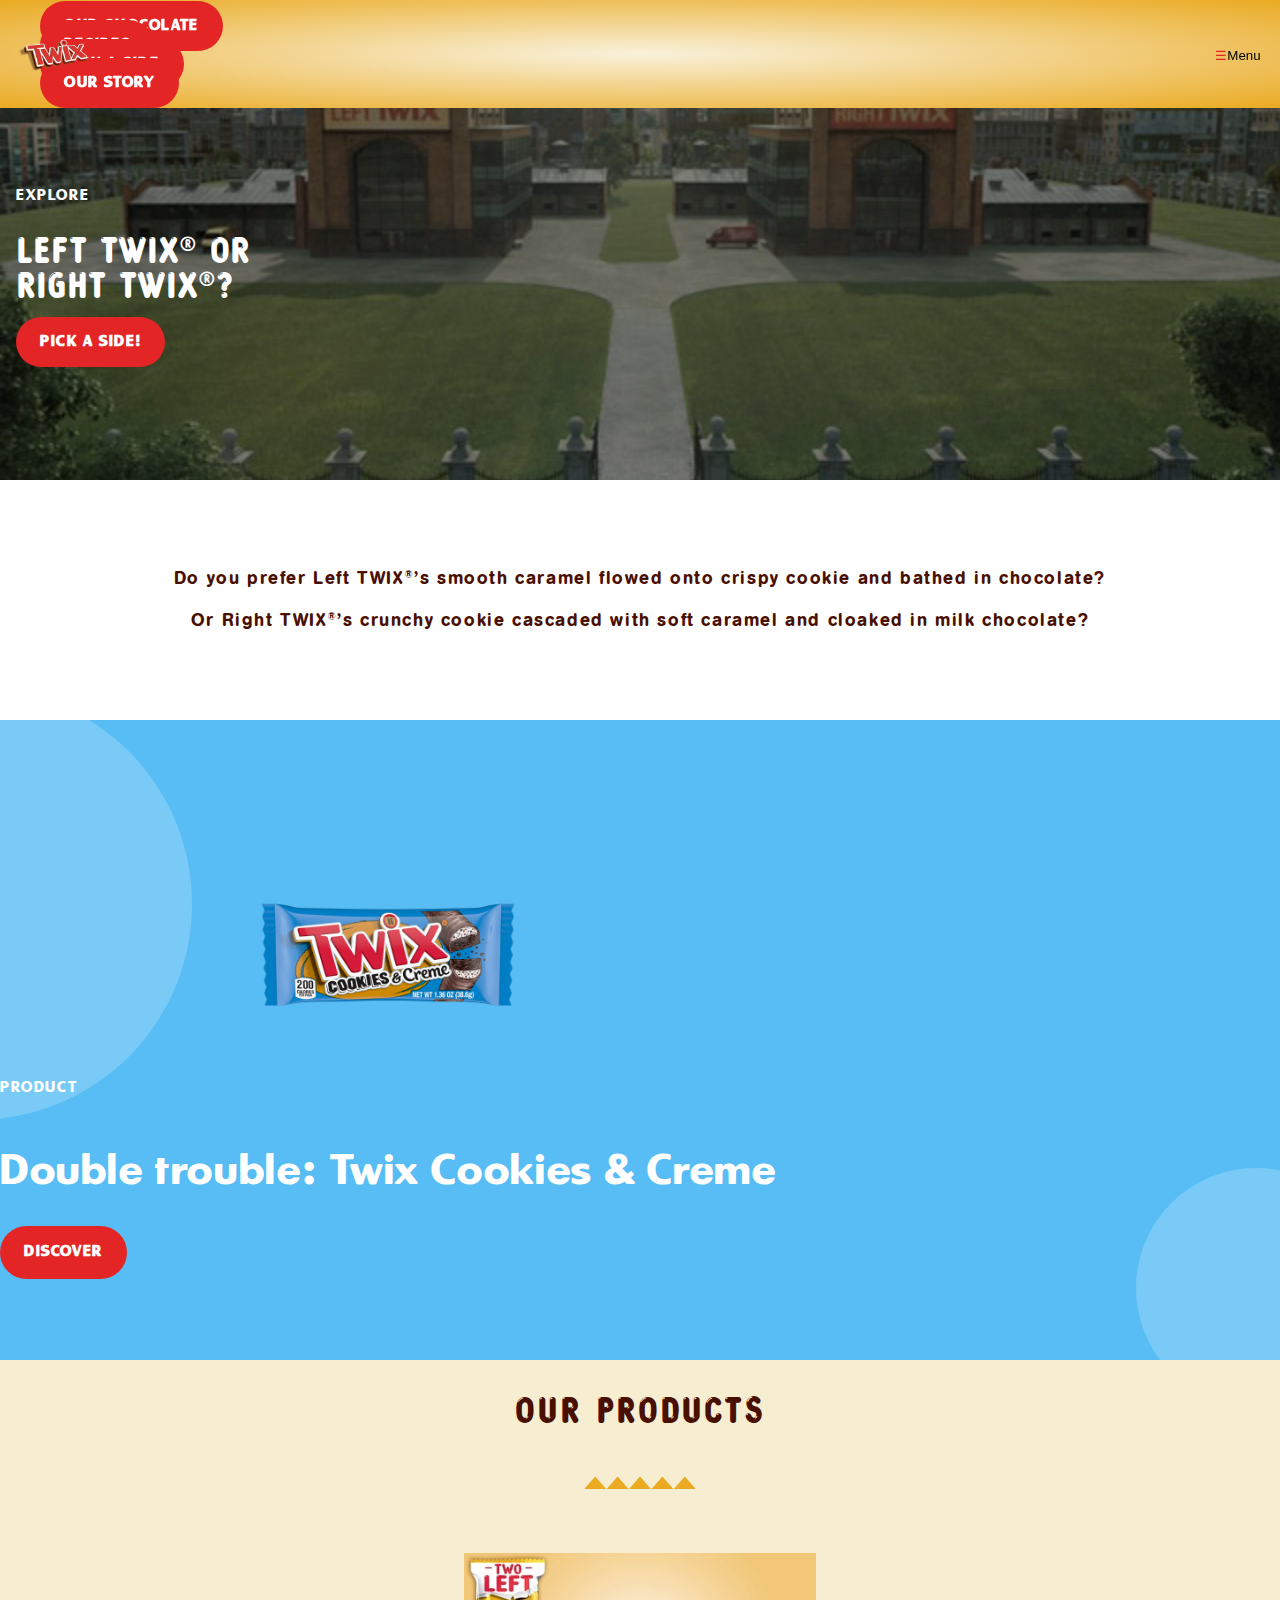
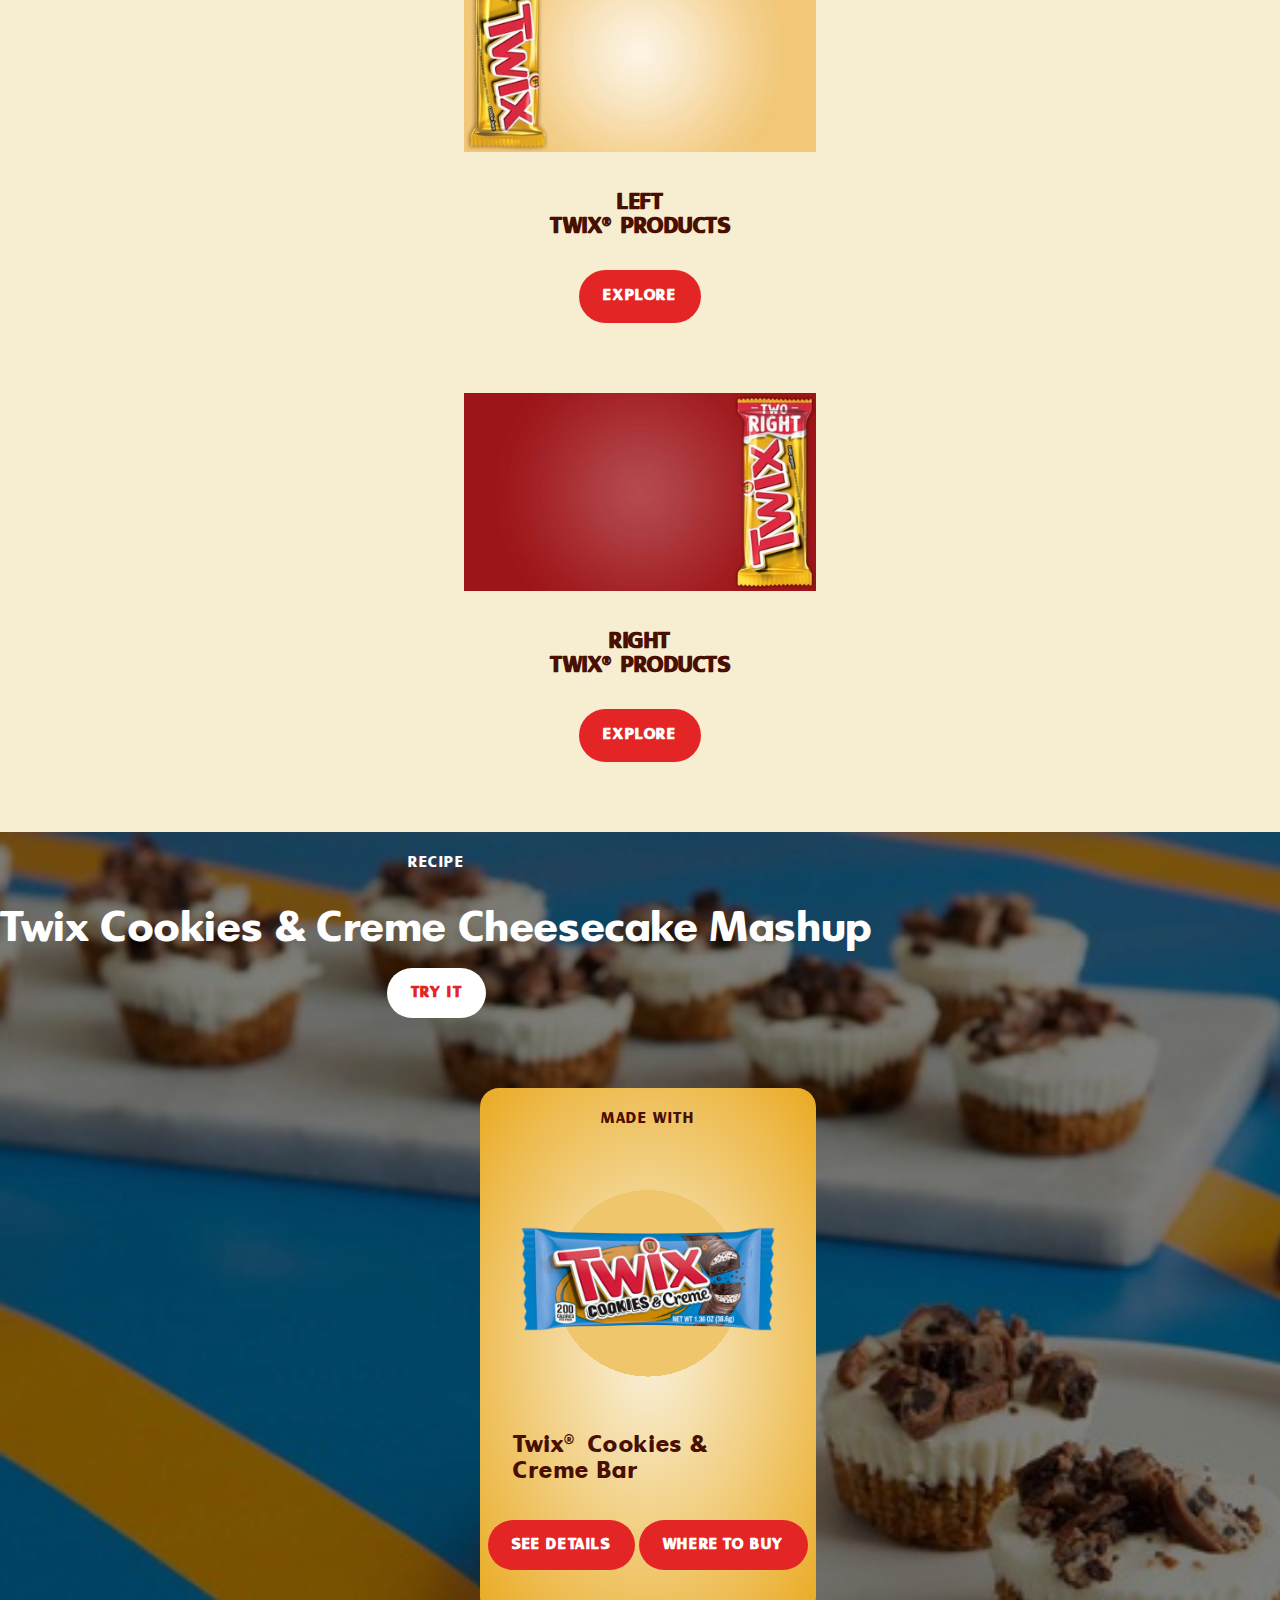
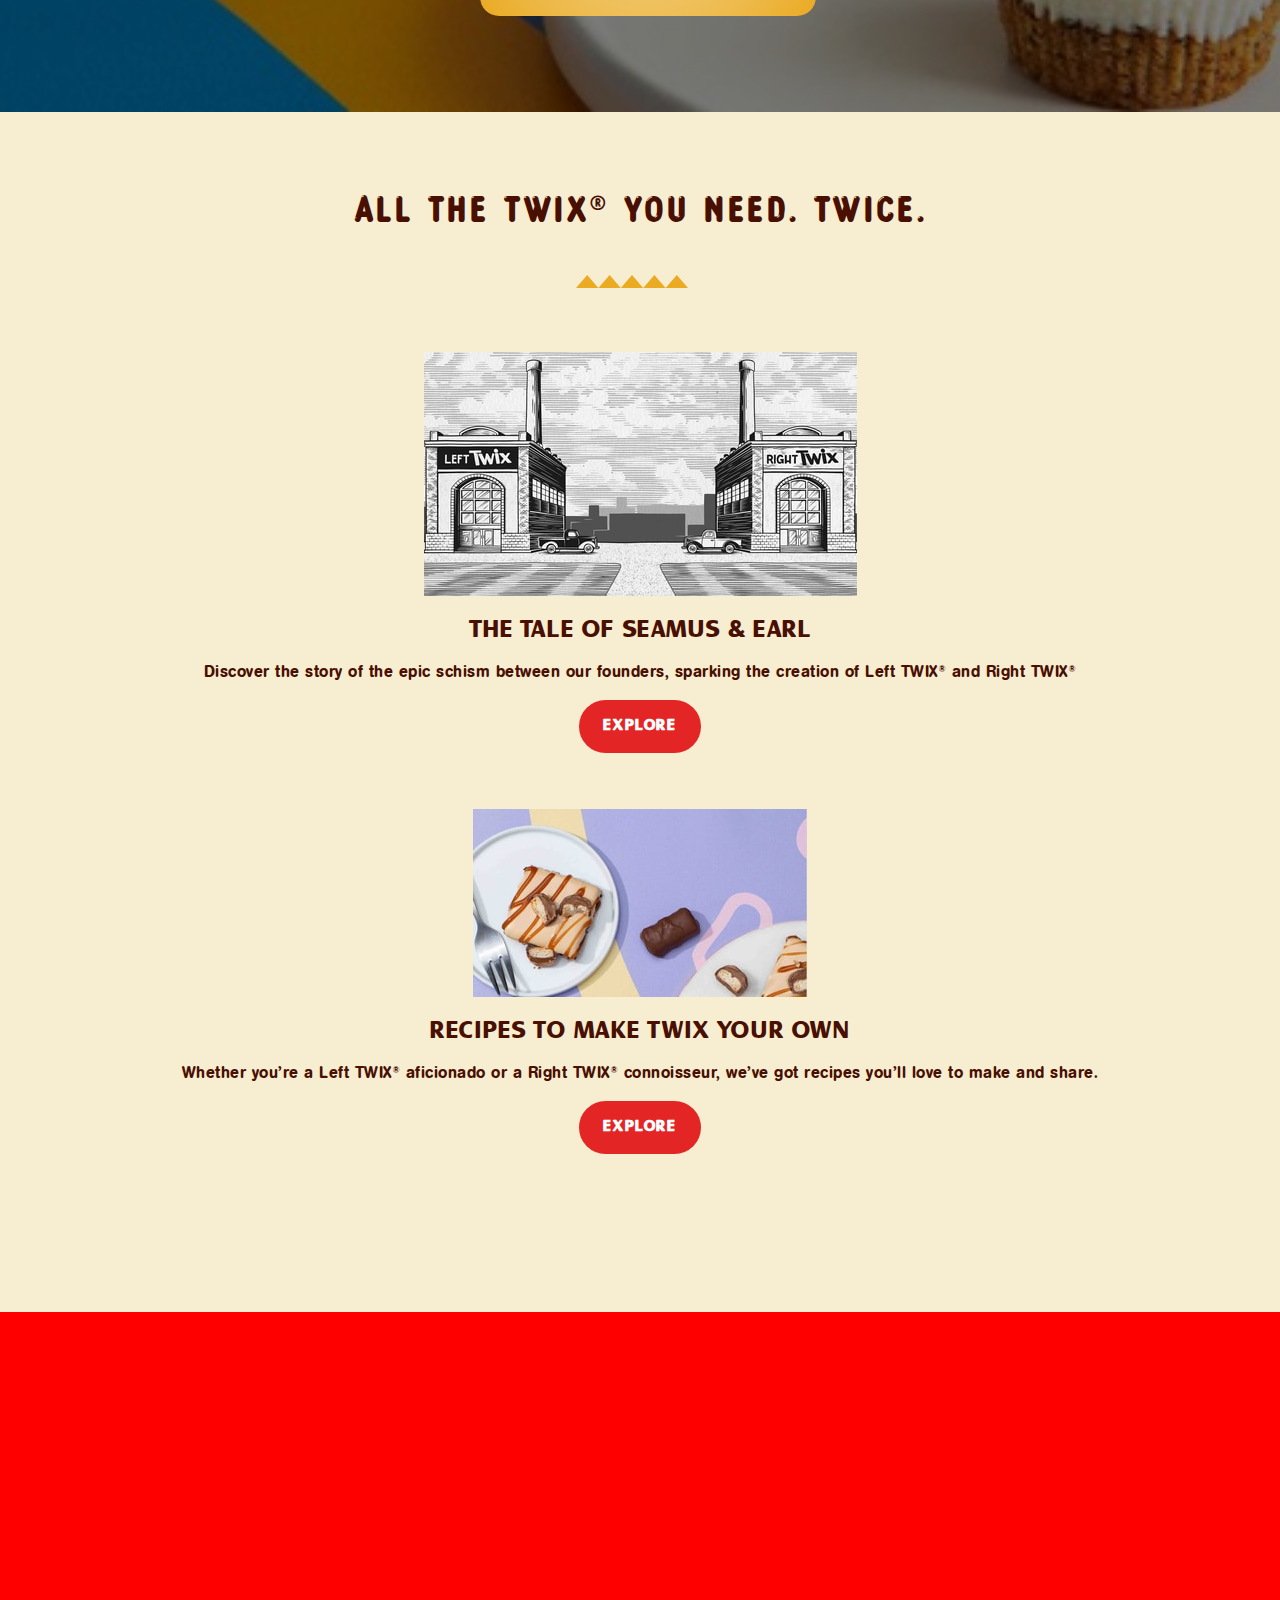
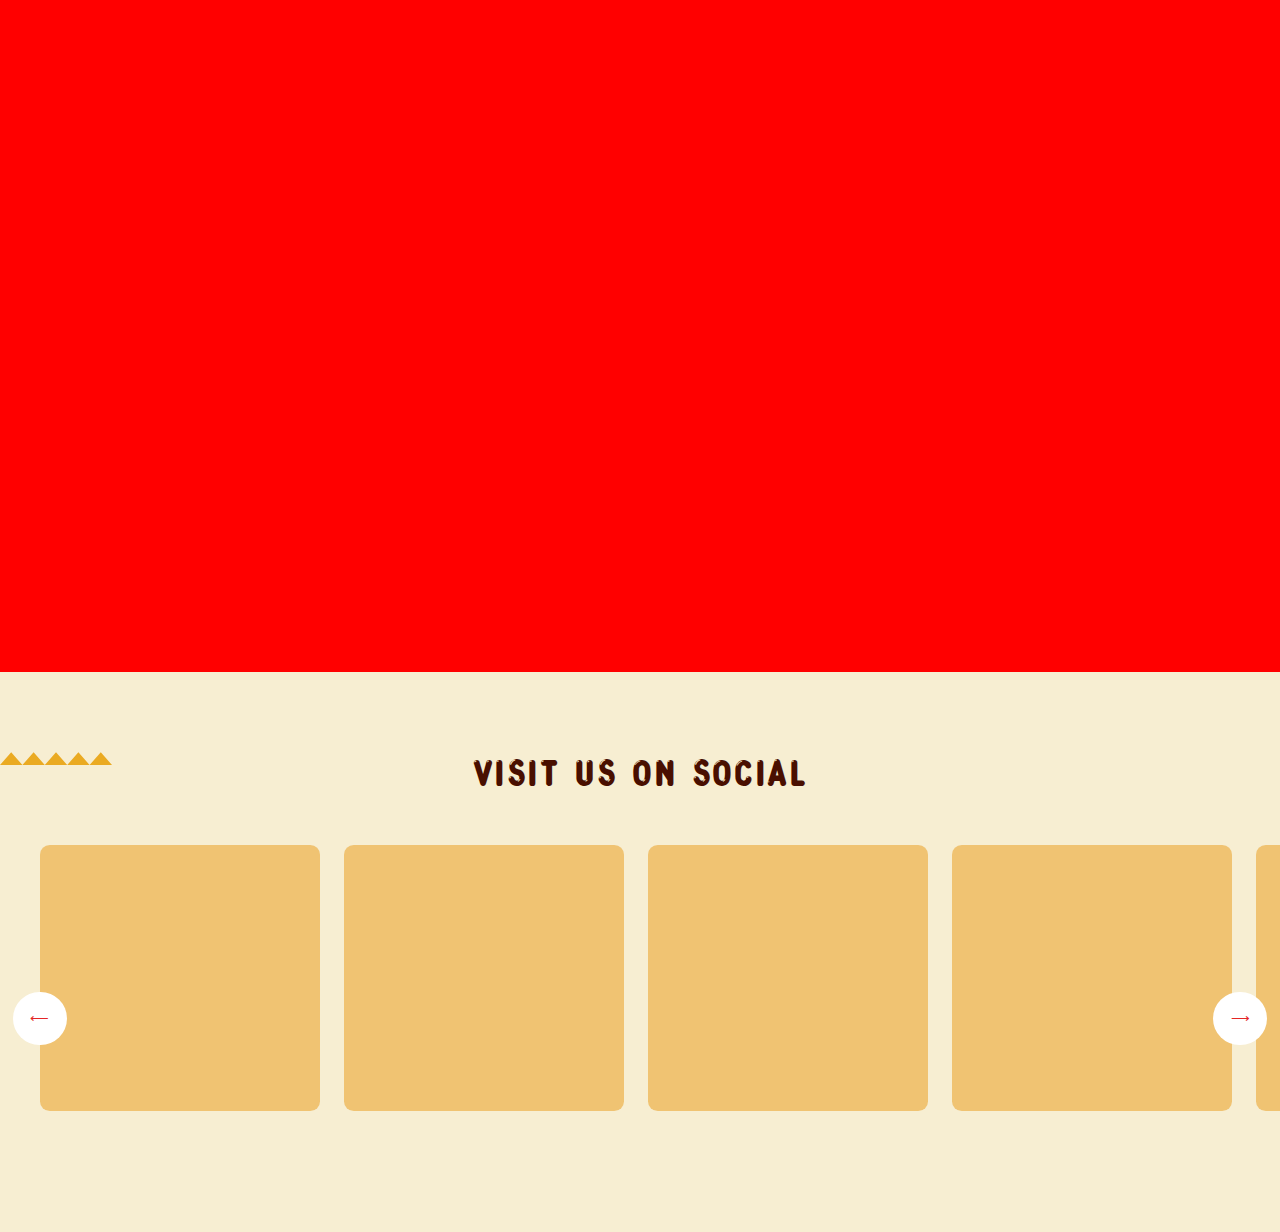
==== commit 889a1bee: "Add files via upload" ====
--- a/index.html
+++ b/index.html
@@ -23,11 +23,10 @@
 			<!-- Hamburger menu -->
 			<button>Menu</button>
 			<ul>
-				<li></li>
-				<li></li>
-			</ul>
-			<ul>
-				<li></li>
+				<li><a href="#">Our Chocolate</a></li>
+				<li><a href="#">Recipes</a></li>
+				<li><a href="#">Pick A Side</a></li>
+				<li><a href="story.html">Our Story</a></li>
 			</ul>
 		</nav>
 
@@ -140,12 +139,11 @@
 		<!-- Section 7, Socials -->
 		<section>
 
+			<h2>Visit us on social</h2>
+			<div></div>
+
 			<span>
-				
-				<h2>Visit us on social</h2>
-
-				<div></div>
-
+			
 				<ul>
 					<li><a href="#"><img src="images/twix_instagram.jpg" alt=""></a></li>
 					<li><a href="#"><img src="images/twix_instagram.jpg" alt=""></a></li>
--- a/styles/style.css
+++ b/styles/style.css
@@ -17,11 +17,13 @@
 
 
 	--button-background-color:#E42525;
+  --accent-button-background-color: #E62B1E;
 
   --dark-background-color:#490F00;
   --background-color:#eaaa22;
   --accent-background-color:#f7eed2;
 
+  --accent-twix-color: #f0c66c;
 
   --overlay-background-color:#57BDF4;
 }
@@ -36,8 +38,9 @@
 
 body {
   margin: 0;
-
-  overflow-x:hidden;
+  
+  overflow-x: hidden;
+
   /* background-color: #acacac; */
 }
 
@@ -62,6 +65,7 @@
 h1 {
   font-family: 'Glowworm';
   font-size: 40px;
+  font-weight: inherit;
 
   text-transform: uppercase;
 
@@ -72,6 +76,7 @@
   font-family: 'Twix';
   font-size: 40px;
   letter-spacing: 1.6px;
+  font-weight: inherit;
   
   line-height: 40px;
   
@@ -81,6 +86,7 @@
 h3 {
   font-family: 'Twix';
   font-size: 22px;
+  font-weight: inherit;
   letter-spacing: 1.6px;
   text-transform: uppercase;
   
@@ -92,6 +98,7 @@
 h4 {
   font-family: 'Twix';
   font-size: 14px;
+  font-weight: inherit;
   letter-spacing: 1.6px;
   
   line-height: 26px;
@@ -105,9 +112,10 @@
 p {
   font-family: Ag book;
   font-size: 18px;
+  font-weight: inherit;
   letter-spacing: 1.6px;
   
-  line-height: 25px;
+  line-height: 28px;
   text-align: center;
   
   color: var(--dark-background-color);
@@ -121,7 +129,7 @@
 
   padding: 18px 24px 18px 24px;
 
-  font-family: arial;
+  font-family: 'twix';
   font-size: 14px;
   font-weight: bold;
   
@@ -143,6 +151,24 @@
 
 button:hover {
   cursor: pointer;
+}
+
+
+
+main section div {
+  width: 7em;
+  height: 8em;
+
+  margin-top: -12em;
+  margin-bottom: 4em;
+
+  background-color: var(--background-color);
+
+  clip-path: polygon(0% 100%, 10% 90%, 20% 100%,
+  30% 90%, 40% 100%, 
+  50% 90%, 60% 100%, 
+  70% 90%, 80% 100%, 
+  90% 90%, 100% 100%);
 }
 
 
@@ -235,7 +261,7 @@
   top: calc(20% - 1em);
   left: 1em;
 
-  z-index: 99;
+  z-index: 50;
 }
 
 header article h1 {
@@ -251,8 +277,7 @@
   object-fit: cover;
   object-position: 45%;
 
-  /* Liever niet naar vragen, maar aangezien het niet op browsers werkt .. (: */
-  -webkit-filter: brightness(50%);
+  filter: brightness(50%);
 
 }
 
@@ -265,7 +290,20 @@
 /**********************************************************/
 
 main section:first-of-type {
+  display: flex;
+  justify-content: center;
+  align-items: center;
+
+  flex-direction: column;
+
+  width: auto;
+  height: 15em;
+
   background-color: var(--white);
+}
+
+main section:first-of-type p {
+  margin: .4em;
 }
 
 
@@ -277,21 +315,95 @@
 /**********************************************************/
 
 main section:nth-of-type(2) {
+  overflow: hidden;
+
+  position: relative;
+
+  display: flex;
+  align-items: center;
+
+  width: 100vw;
+  height: 40em;
+
   background-color: var(--overlay-background-color);
 }
 
+/* Linker cirkel op de achtergrond. */
+main section:nth-of-type(2)::before {
+
+  position: absolute;
+  top: -2em;
+  left: -15em;
+
+  content:'';
+
+  display: block;
+
+  width: 27em;
+  height: 27em;
+
+  border-radius: 50%;
+
+  filter: opacity(20%);
+  background-color: var(--white);
+}
+
+/* Rechter cirkel op de achtergrond. */
+main section:nth-of-type(2)::after {
+
+  position: absolute;
+  bottom: -3em;
+  right: -6em;
+
+  content:'';
+
+  display: block;
+
+  width: 15em;
+  height: 15em;
+
+  border-radius: 50%;
+
+  filter: opacity(20%);
+  background-color: var(--white);
+}
+
 main section:nth-of-type(2) article {
+  z-index: 50;
+
   display: flex;
   flex-direction: column;
 }
 
+
+main section:nth-of-type(2) article a {
+  align-self: flex-start;
+}
+
 main section:nth-of-type(2) article img{
-  order: -1;
 
   width: 16em;
   height: 16em;
-}
-
+
+  order: -1;
+
+  align-self: center;
+
+  transform: translatey(10%);
+	animation: zweven 6s ease-in-out infinite;
+}
+
+@keyframes zweven {
+	0% {
+		transform: translatey(10%);
+	}
+	50% {
+		transform: translatey(-10%);
+	}
+	100% {
+		transform: translatey(10%);
+	}
+}
 
 
 
@@ -301,6 +413,15 @@
 /*********************************************/
 
 main section:nth-of-type(3) {
+  width: auto;
+  min-height: 60em;
+
+  display: flex;
+  flex-direction: column;
+  justify-content: space-between;
+
+  align-items: center;
+
   text-transform: uppercase;
   text-align: center;
 
@@ -308,19 +429,60 @@
 }
 
 main section:nth-of-type(3) h2 {
+  font-family: 'glowworm';
+
   color: var(--dark-background-color);
+
+  margin-bottom: 3em;
 }
 
 main section:nth-of-type(3) article {
   display: flex;
   flex-direction: column;
   
-  justify-content: center;
   align-items: center;
 }
 
 main section:nth-of-type(3) article img {
   order: -1;
+
+  width: 22em;
+  height: auto;
+
+  transition: all .4s ease-in-out; 
+}
+
+main section:nth-of-type(3) article img:hover {
+  transform: scale(1.1);
+}
+
+
+main section:nth-of-type(3) article a:first-of-type {
+  display: inline-block;
+
+  font-size: 20px;
+  letter-spacing: 0.5px;
+
+  text-align: center;
+  text-transform: uppercase;
+
+  color: var(--dark-background-color);
+  background-color: transparent;
+
+  margin: 2em 0 1.5em 0;
+  padding: 0;
+}
+
+main section:nth-of-type(3) article a:first-of-type:hover {
+  color: var(--button-background-color);
+}
+
+main section:nth-of-type(3) article a:last-of-type {
+  margin-bottom: 5em;
+}
+
+main section:nth-of-type(3) article span {
+  display: block;
 }
 
 
@@ -332,61 +494,85 @@
 /*********************************************************/
 
 main section:nth-of-type(4) {
+  display: flex;
+
   position: relative;
   text-align: center;
 
-  /* Tijdelijk */
-  background-color: var(--black);
-
-
   height: 55em;
 }
 
-main section:nth-of-type(4) > a {
-  /* Gaat over de tekstkleur, eventueel de naam van de variable veranderen. */
+main section:nth-of-type(4) article {
+  z-index: 50;
+
+  position: absolute;
+}
+
+main section:nth-of-type(4) article:first-of-type h4 {
+  color: var(--white);
+}
+
+main section:nth-of-type(4) article:first-of-type a {
   color: var(--button-background-color);
   background-color: var(--white);
 }
 
-main section:nth-of-type(4) article {
-  position: absolute;
-
+main section:nth-of-type(4) article:last-of-type {
+
+  top: 16em;
+  right: calc(50% -10em);
   left: calc(50% - 10em);
-  right: calc(50% -10em);
-
-  min-width: 20em;
-  min-height: 32em;
-
+
+  width: 21em;
+  height: 33em;
 
   text-align: center;
 
   border-radius: 1.2em;
 
   background-image: 
-    radial-gradient(circle at center 37%,var(--background-color) 25%, transparent 25%),
+    radial-gradient(circle at center 37%,var(--accent-twix-color) 25%, transparent 25%),
     radial-gradient(var(--accent-grey), var(--background-color));
 }
 
-main section:nth-of-type(4) article img {
+main section:nth-of-type(4) article:last-of-type img {
   width: 16em;
   height: 16em;
 }
 
-main section:nth-of-type(4) article h4 {
-
+main section:nth-of-type(4) article:last-of-type h4 {
   color: var(--dark-background-color);
 }
 
-main section:nth-of-type(4) article h3 {
-
-  
+main section:nth-of-type(4) article:last-of-type h3 {
+  font-size: 22px;
+  text-align: left;
+  text-transform: none;
+
   width: 10em;
-  text-align: left;
-
-
-}
-
-
+
+  margin-left: 1.5em;
+}
+
+main section:nth-of-type(4) article:last-of-type a {
+  position: relative;
+  top: 2em;
+
+}
+
+/* Achtergrond afbeelding */
+main section:nth-of-type(4) > img {
+
+  width: 100%;
+  height: 100%;
+
+
+  object-fit: cover;
+  object-position: 45%;
+
+  filter: brightness(50%);
+
+}
 
 
 
@@ -395,18 +581,31 @@
 /*********************************************/
 
 main section:nth-of-type(5) {
-  padding: 4em, 0em, 2em, 0em;
+  width: auto;
+  height: 75em;
 
   background-color: var(--accent-background-color);
 }
 
 main section:nth-of-type(5) h2 {
+
+  padding-top: 2em;
+  
+  margin: 0 0 3em 0;
+
+  font-family: 'glowworm';
+
   text-transform: uppercase;
   text-align: center;
 
   color: var(--dark-background-color);
 }
 
+main section:nth-of-type(5) div {
+  position: absolute;
+  left: calc(50% - 4em);
+}
+
 main section:nth-of-type(5) article {
   display: flex;
   flex-direction: column;
@@ -416,7 +615,31 @@
 }
 
 main section:nth-of-type(5) article img {
+  width: 22 em;
+  height: auto;
+
   order: -1;
+  transition: all .4s ease-in-out; 
+}
+
+main section:nth-of-type(5) article img:hover {
+  transform: scale(1.1);
+}
+
+main section:nth-of-type(5) article h3 {
+  margin: 1em 0 .1em 0;
+}
+
+main section:nth-of-type(5) article p {
+  font-size: 16px;
+  letter-spacing: 0.5px;
+  line-height: 22px;
+
+  margin: 1em 0 1em 0;
+}
+
+main section:nth-of-type(5) article a {
+  margin-bottom: 4em;
 }
 
 
@@ -428,13 +651,19 @@
 /*********************************************/
 
 main section:nth-of-type(6) {
-  
   min-height: 60em;
   min-width: 30em;
 
+  margin: 0;
+  padding: 0;
+
+  background-color: red;
+
   background-image: url("../images/twix_reep_met_hartjes.jpeg");
   background-repeat: no-repeat;
-  background-position: center;
+  background-position: 35%;
+  background-size: auto 60em;
+
   background-attachment: fixed;
 }
 
@@ -447,20 +676,121 @@
 /*********************************************/
 
 main section:nth-of-type(7) {
-
-  /* Tijdelijk, volledige styling aanpassen. */
-  min-height: 50em;
+  min-height: 35em;
 
   margin: 0;
 
+  display: flex;
+  flex-direction: column;
+
+  justify-content: center;
+
   background-color: var(--accent-background-color);
 }
 
+main section span {
+  position: relative;
+}
+
+
 main section:nth-of-type(7) h2 {
+  font-family: 'glowworm';
+
   text-transform: uppercase;
   text-align: center;
 
   color: var(--dark-background-color);
 }
 
-
+main section:nth-of-type(7) ul {
+
+  display: flex;
+  flex-direction: row;
+
+  gap: 1.5em;
+
+  background-color: none;
+
+  overflow:auto;
+
+  scroll-behavior: smooth;
+  overscroll-behavior: contain;
+  scrollbar-width: none;
+}
+
+main section:nth-of-type(7) li {
+  width: 20em;
+  height: 20em;
+
+  margin: 0;
+  padding: 0;
+
+  list-style-type: none;
+}
+
+main section:nth-of-type(7) li a {
+  margin: 0;
+  padding: 0;
+
+  background-color: transparent;
+}
+
+main section:nth-of-type(7) li img {
+    width: 20em;
+    height: 19em;
+
+    object-fit: cover;
+    border-radius: .7em;
+
+    /* Linear gradient aan bovenkant toevoegen. */
+}
+
+main section:nth-of-type(7) button {
+  position: absolute;
+
+  width: 4em;
+  height: 4em;
+
+  margin: 0;
+  padding: 0;
+
+  border-radius: 3em;
+
+  color: var(--button-background-color);
+  background-color: var(--white);
+}
+
+main section:nth-of-type(7) button:first-of-type {
+  top: calc(50% - 1em);
+  left: 1em;
+}
+
+main section:nth-of-type(7) button:first-of-type::before {
+  content: '⟵';
+}
+
+main section:nth-of-type(7) button:last-of-type {
+  top: calc(50% - 1em);
+  right: 1em;
+}
+
+main section:nth-of-type(7) button:last-of-type::before {
+  content: '⟶';
+}
+
+main section div output {
+  display:block;
+
+  width: 10em;
+  height: .3em;
+
+  position: absolute;
+
+  left: calc(50% - 5em);
+
+  border-radius: .3em;
+  
+  filter: opacity(40%);
+  background-color: var(--accent-button-background-color);
+
+}
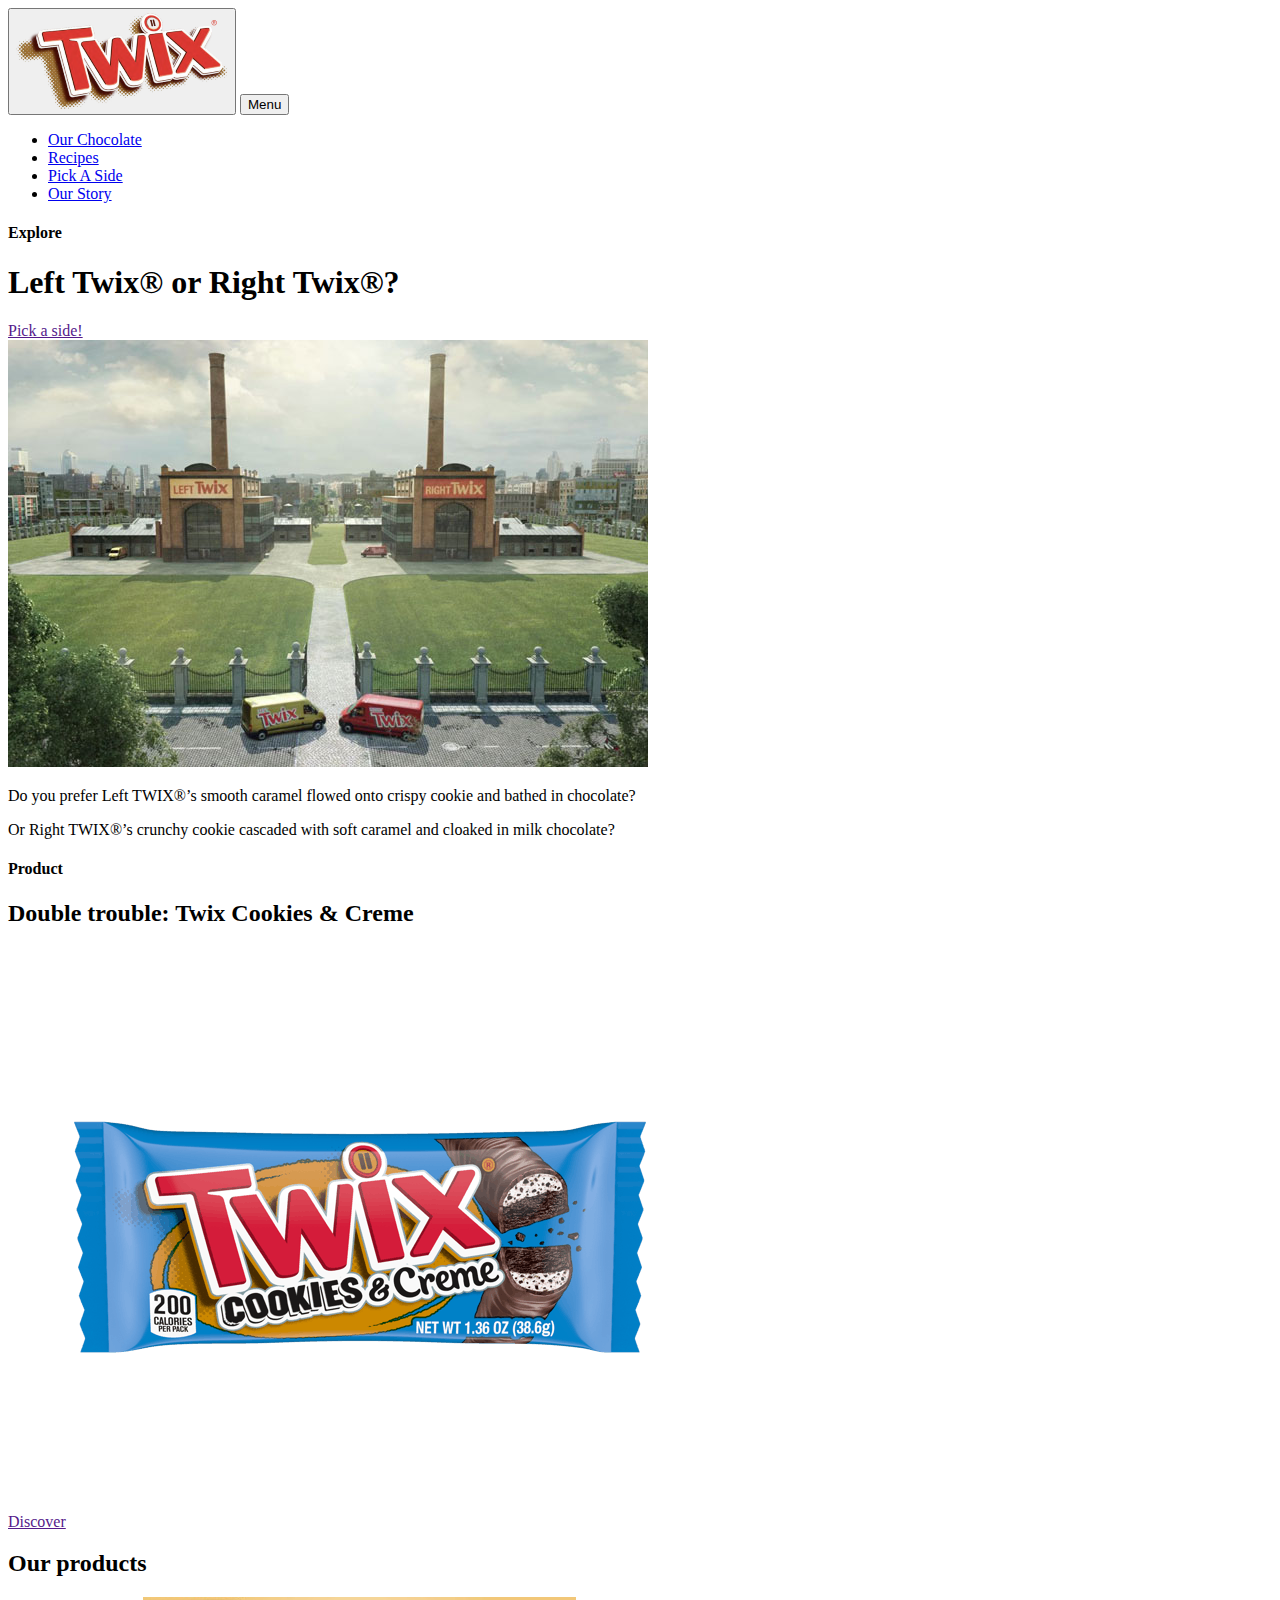
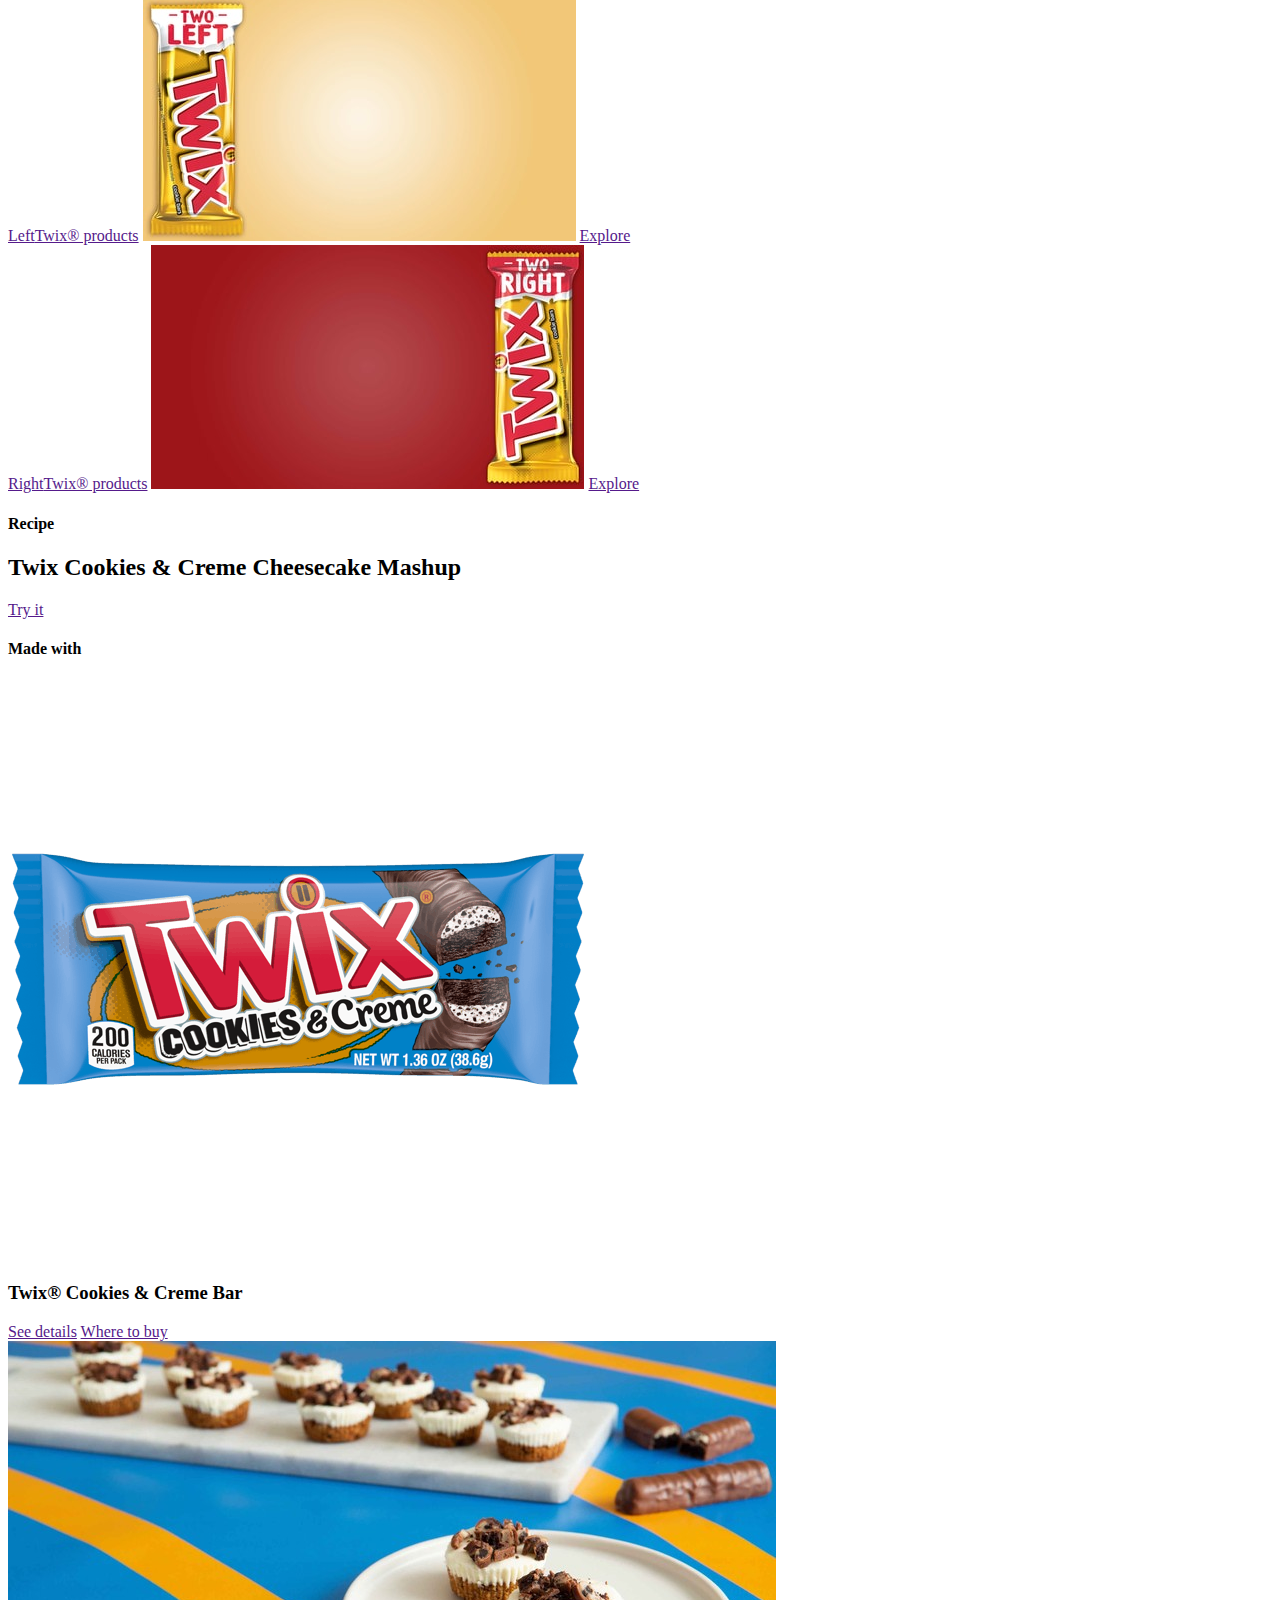
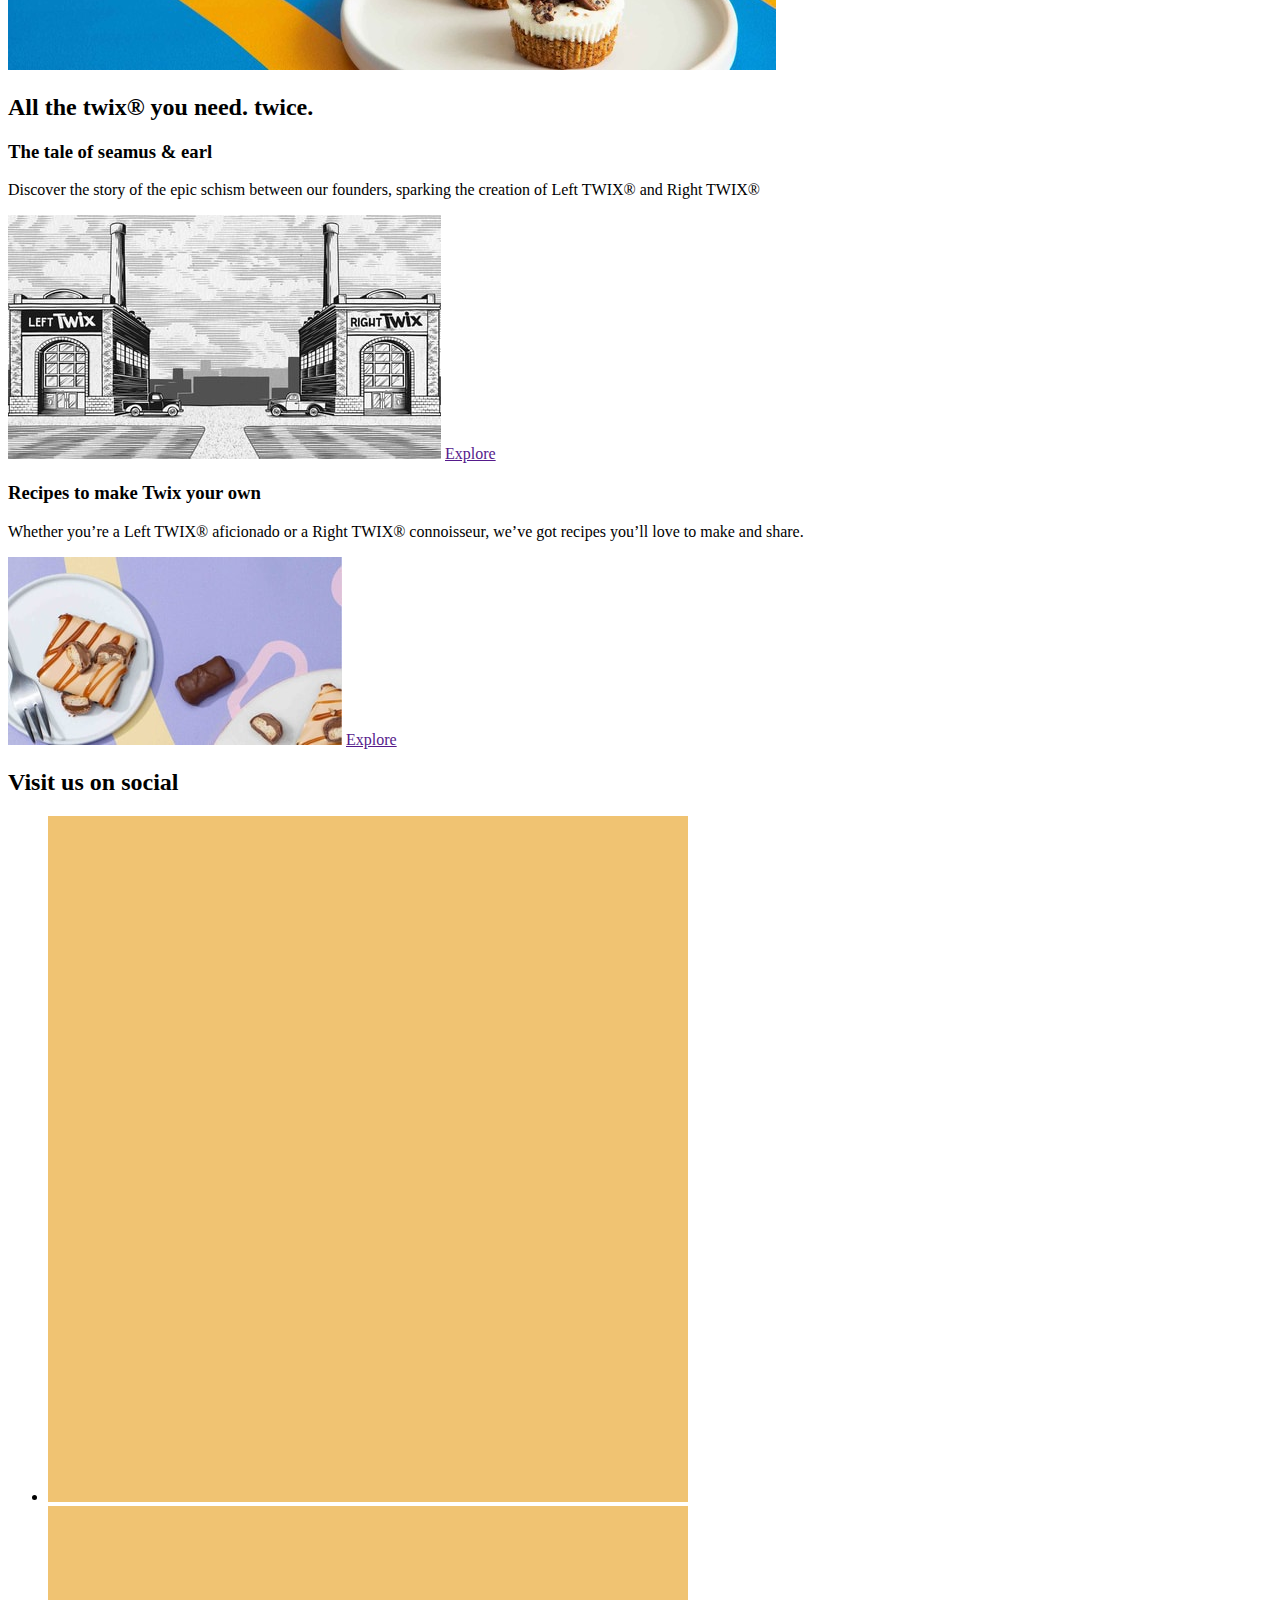
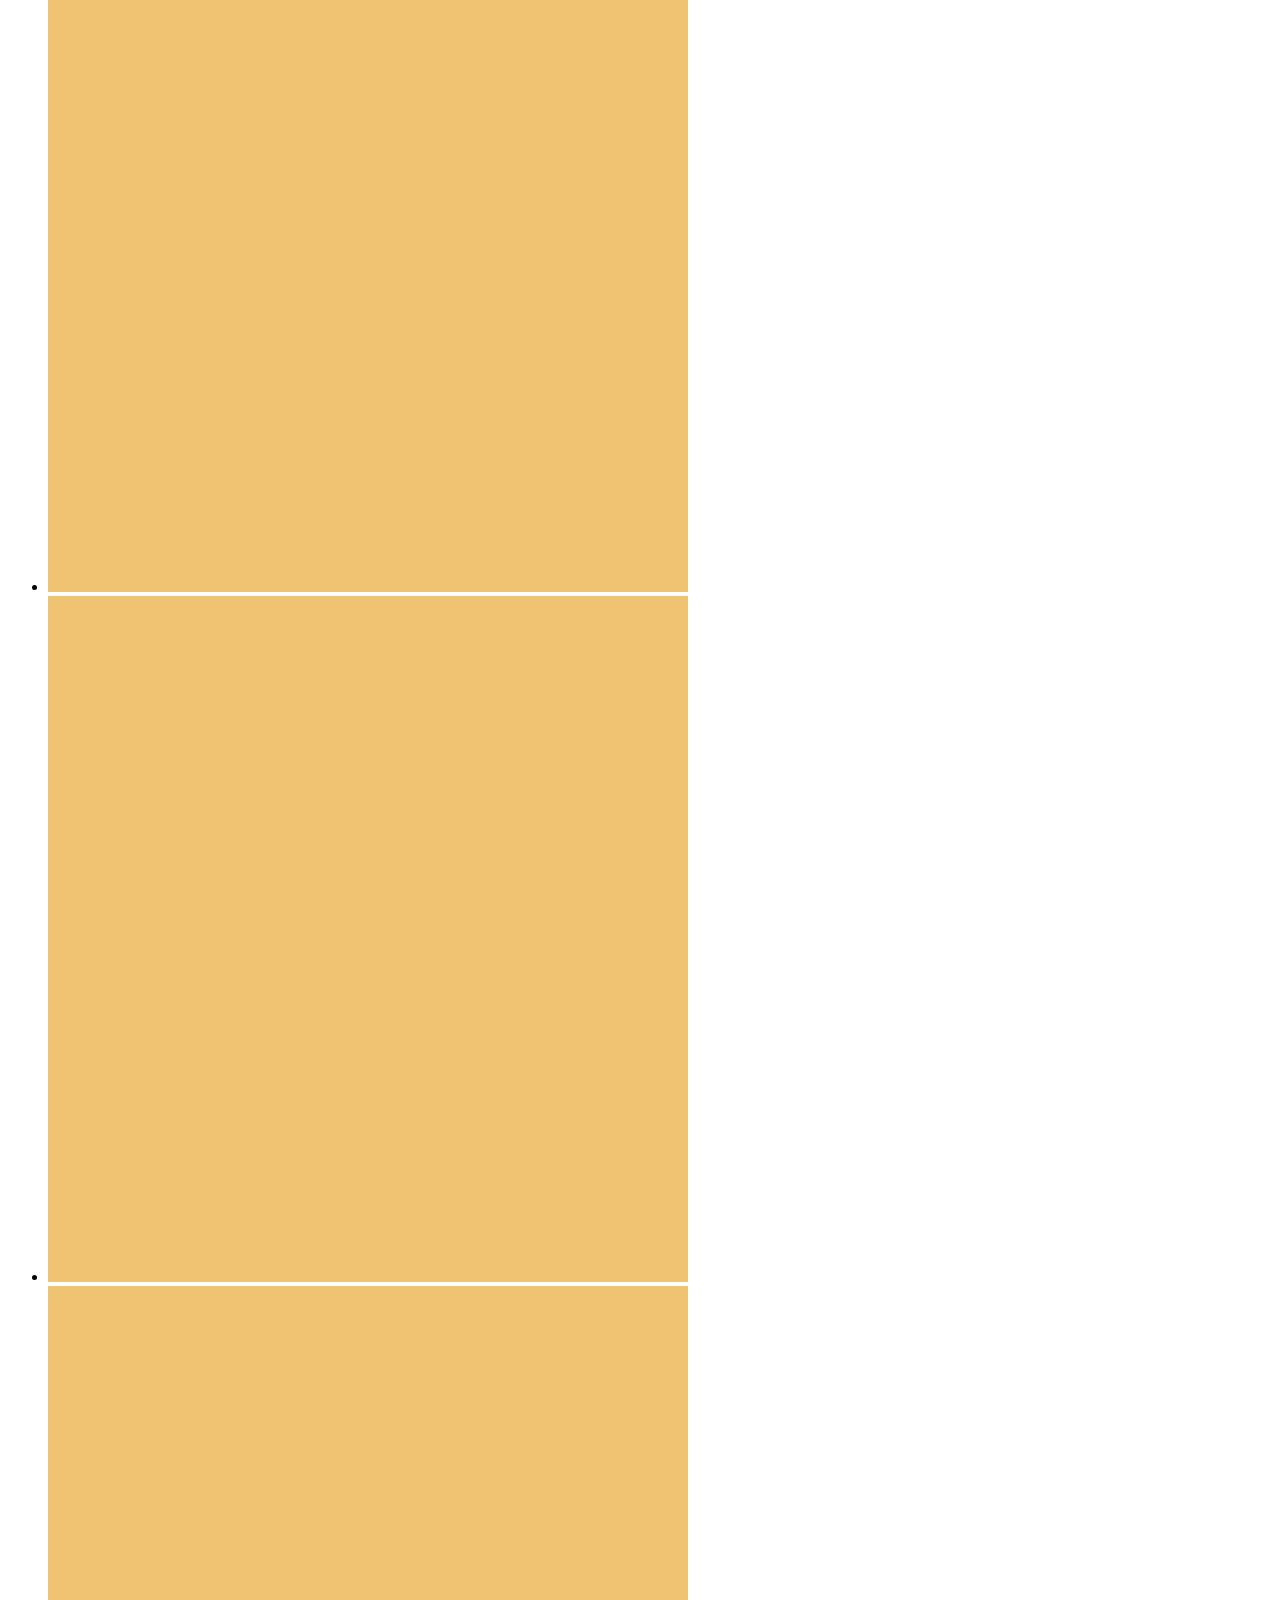
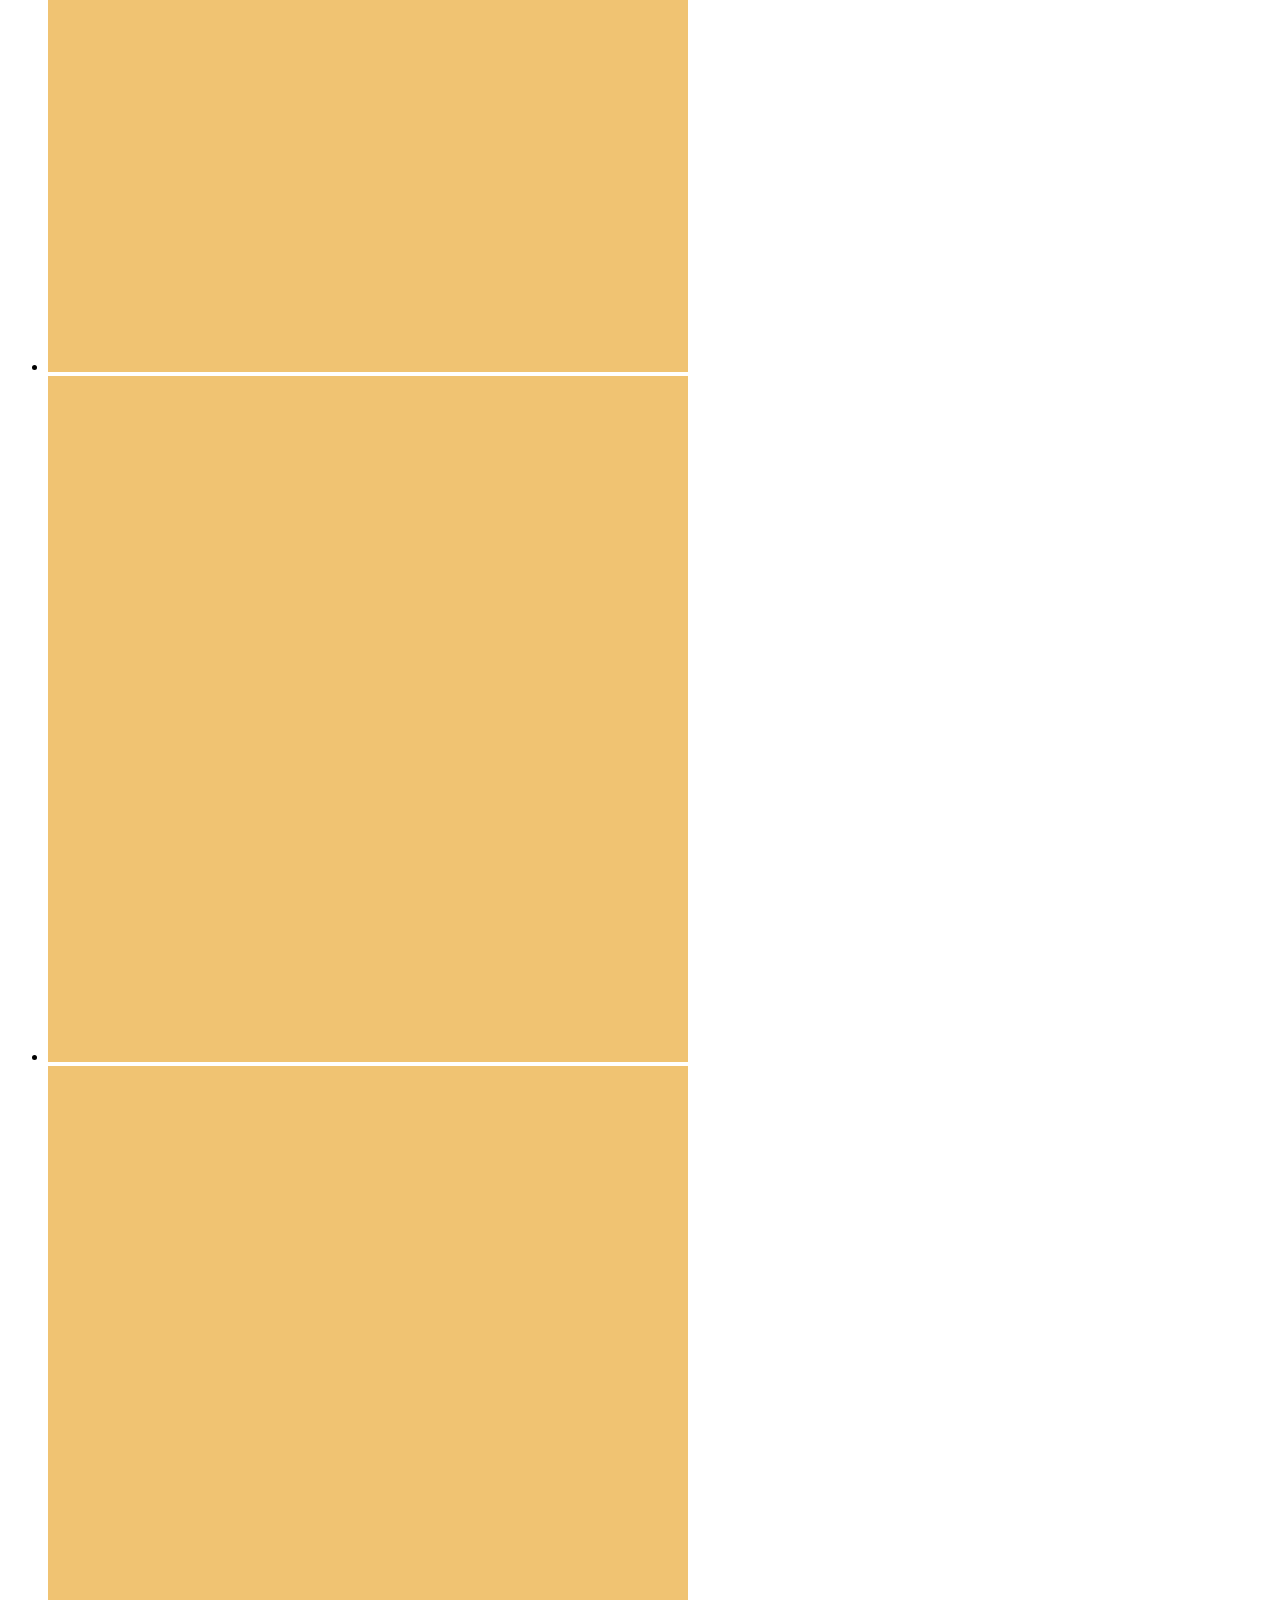
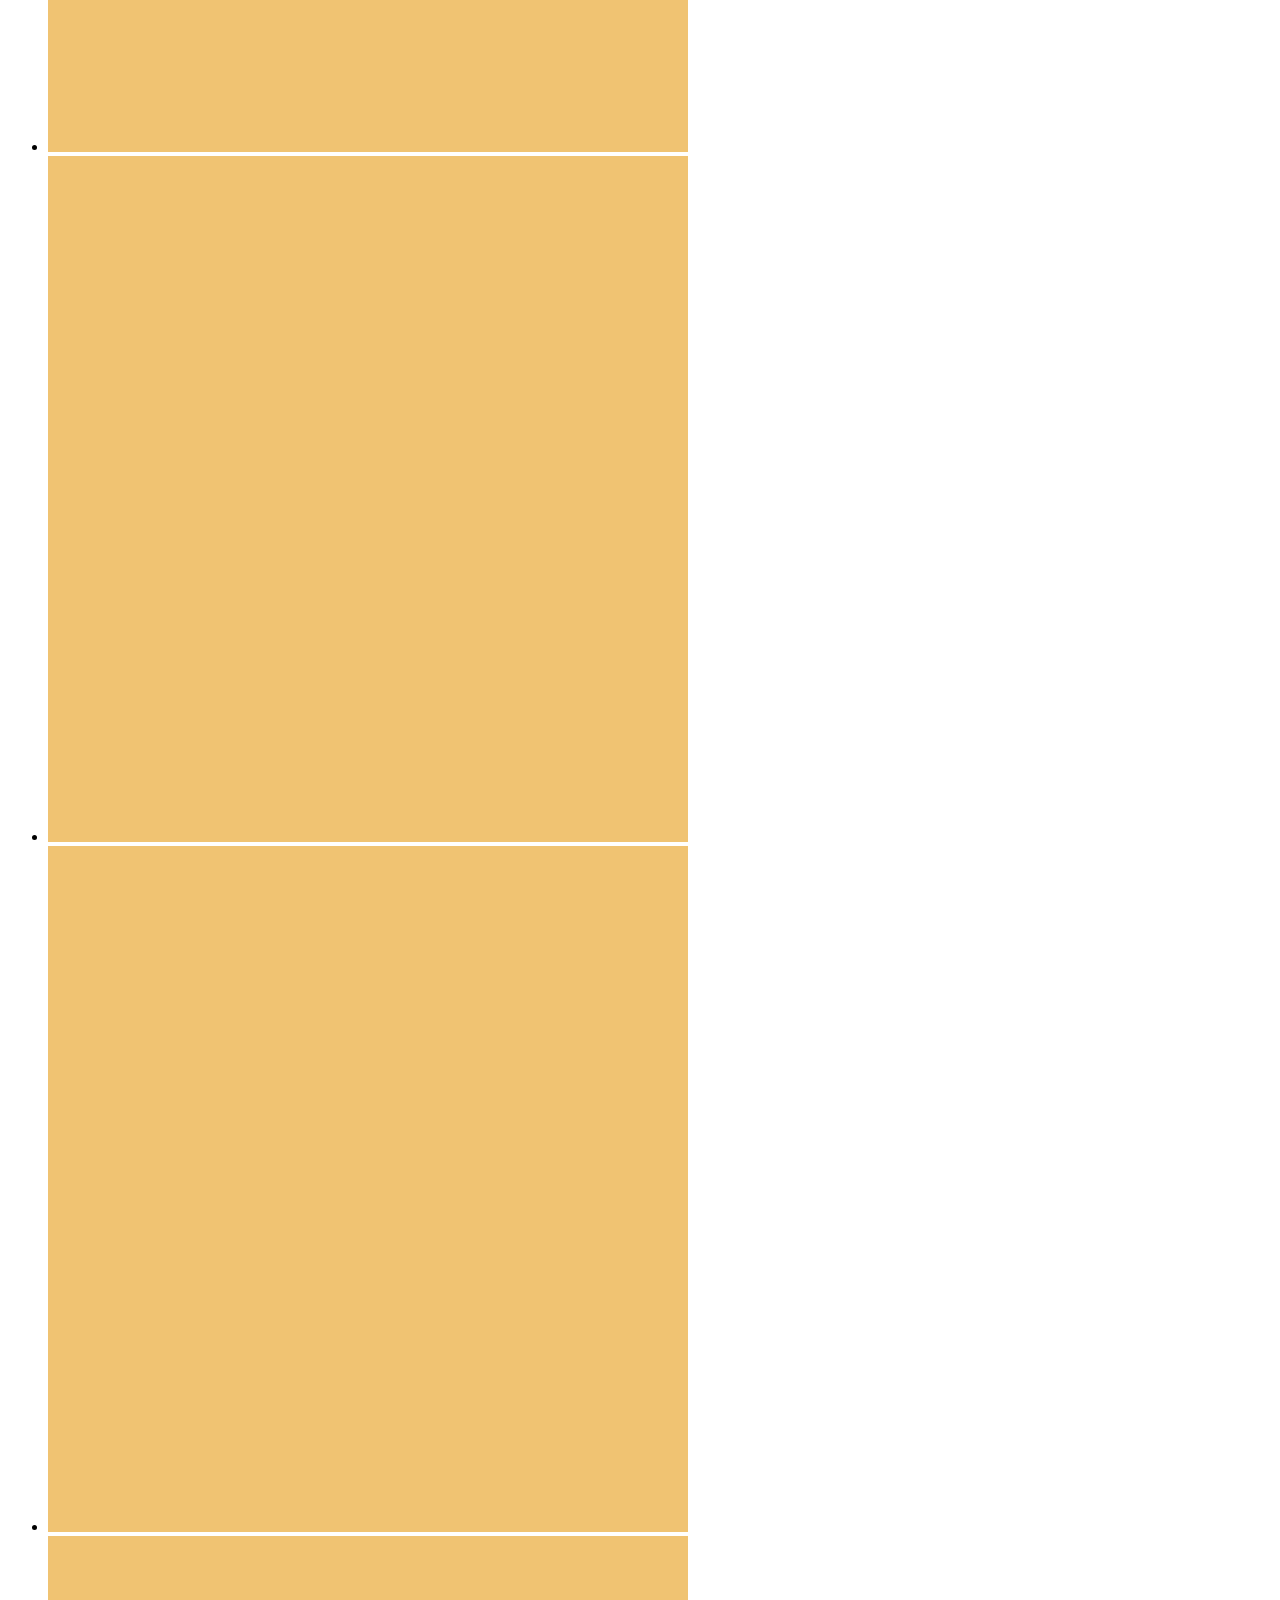
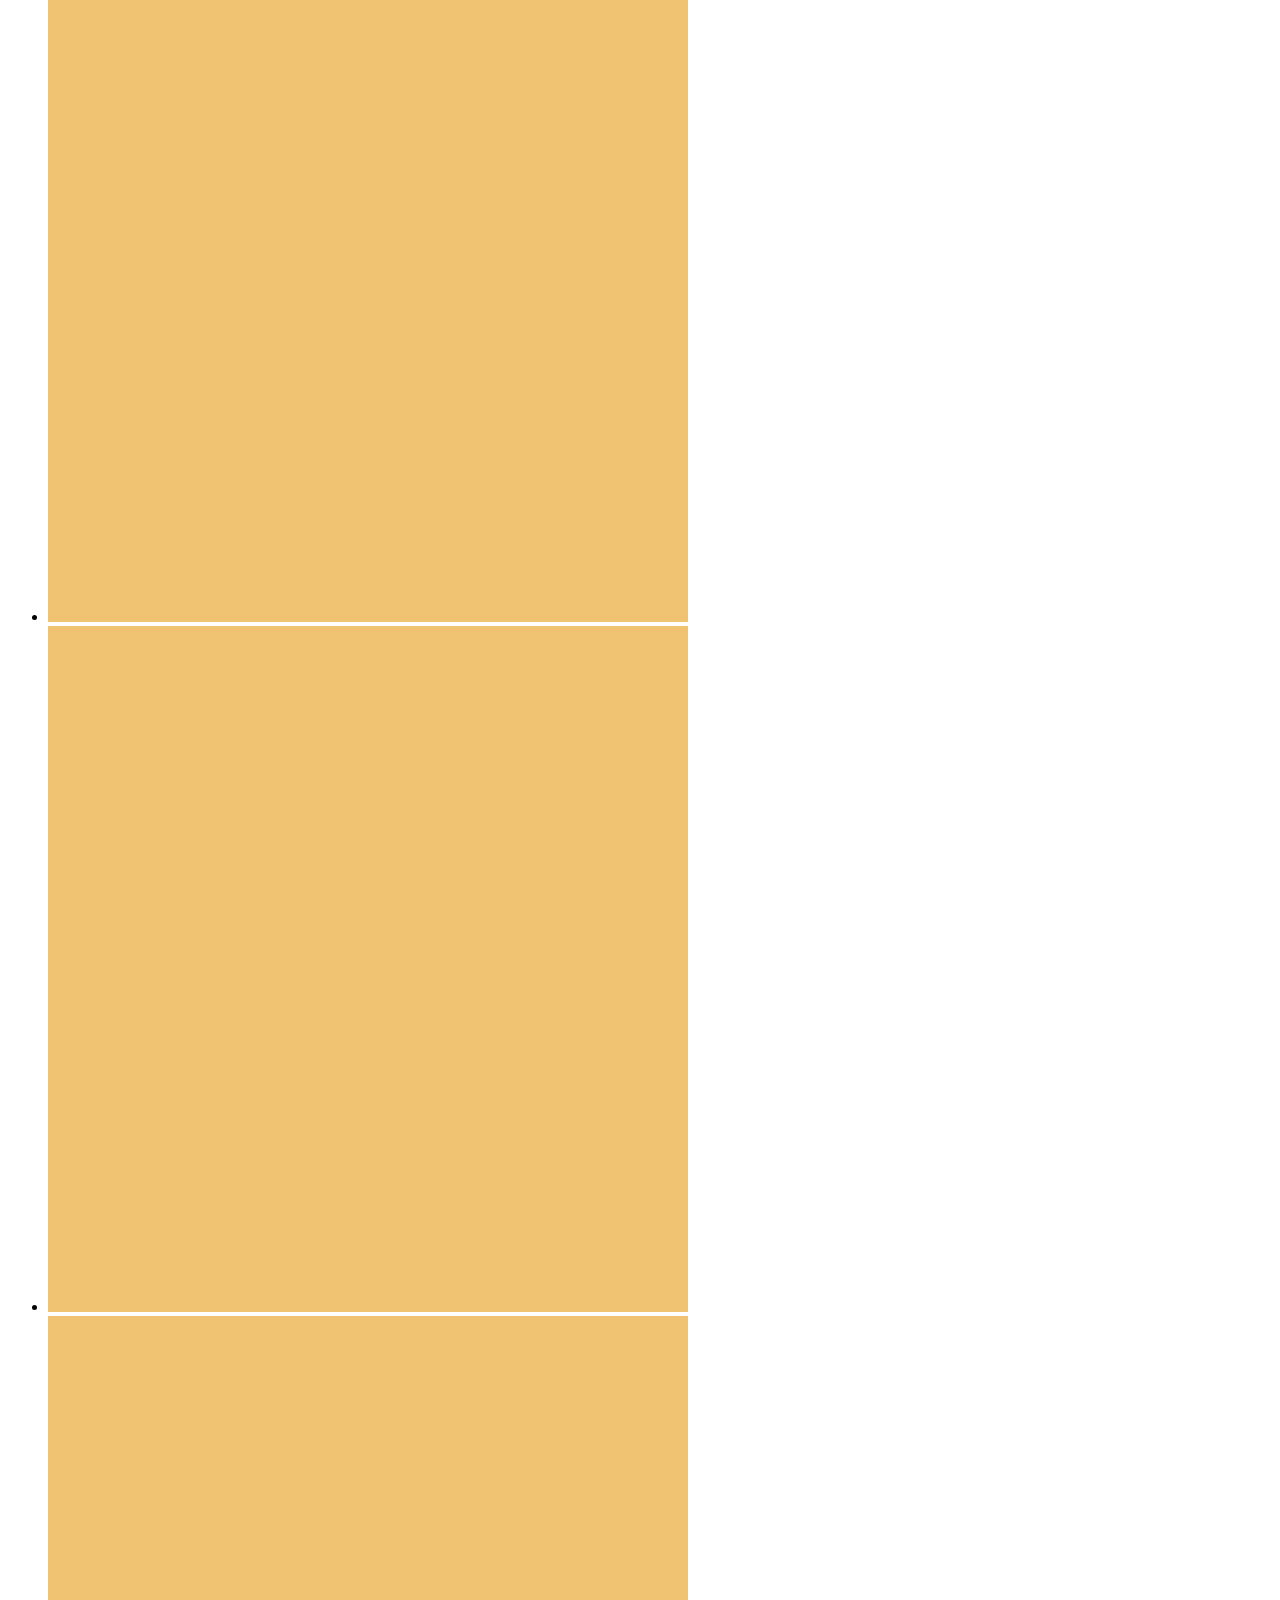
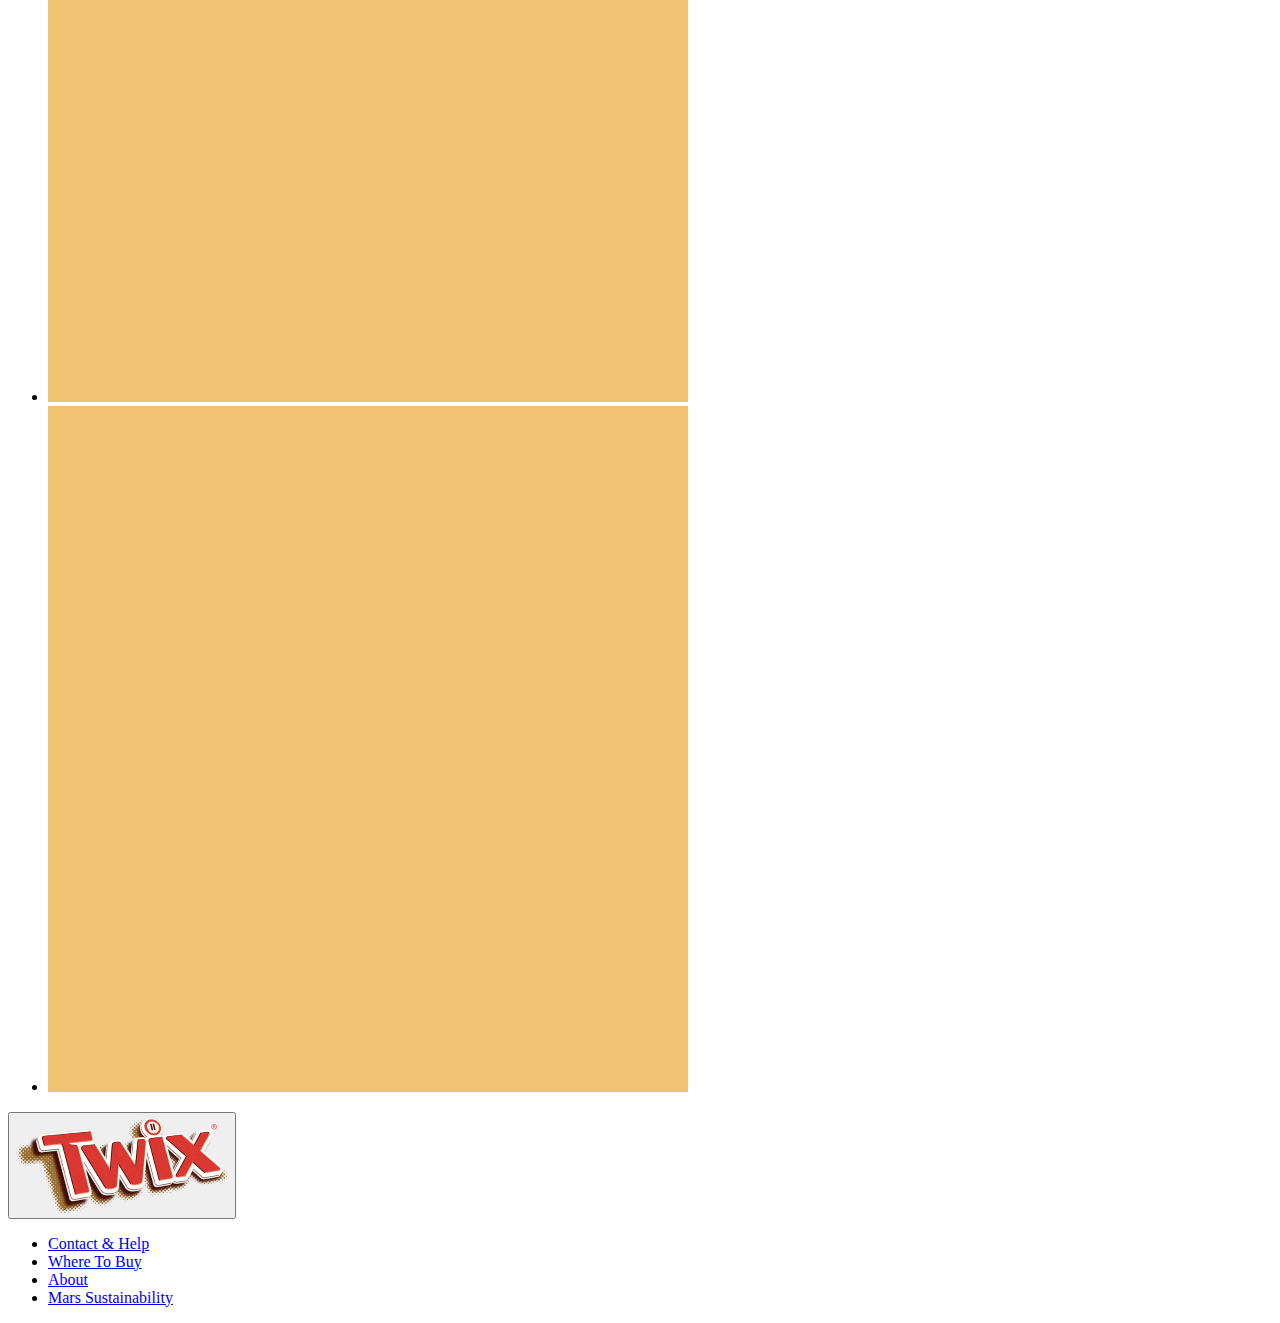
==== commit 2e732566: "Add files via upload" ====
--- a/index.html
+++ b/index.html
@@ -6,22 +6,26 @@
 	<meta name="author" content="jouw naam">
 	<meta name="viewport" content="width=device-width, initial-scale=1">
 	
-	<title>Twixian</title>
-	
-	<link href="styles/style.css" rel="stylesheet">
+	<title>Twixian Marengo</title>
+	
+	<link href="styles/stylesheet.css" rel="stylesheet">
+	<link href="styles/home.css" rel="stylesheet">
+
 	<link rel="icon" type="image/svg+xml" href="images/twix_favicon.ico">
 </head>
 
 <body>
-	<!-- Header -->
+
+<!-- Header, afbeelding volledige breedte-->
 	<header>
 
-		<!-- Nav, Primaire navigatie -->
+		<!-- Nav, geel met witte gradient en twee knoppen. -->
 		<nav>
-			<!-- Twix Logo -->
-			<button><img src="images/twix_logo.png" alt="Twix logo"></button>
+			<!-- Logo Twix -->
+			<button><img src="images/twix_logo.png" alt="Het Twix logo"></button>
 			<!-- Hamburger menu -->
 			<button>Menu</button>
+
 			<ul>
 				<li><a href="#">Our Chocolate</a></li>
 				<li><a href="#">Recipes</a></li>
@@ -30,7 +34,7 @@
 			</ul>
 		</nav>
 
-		<!-- Blurb, Explore Left or Right Twix, met call to action -->
+		<!-- Article, Explore Left or Right Twix, met call to action -->
 		<article>
 			<h4>Explore</h4>
 			<h1>Left Twix® or Right Twix®?</h1>
@@ -39,10 +43,13 @@
 
 		<!-- Achtergrond afbeelding, Twix fabrieken -->
 		<img src="images/homepage_twix_banner.jpeg" alt="Afbeelding van de twee Twix fabrieken.">
+
 	</header>
 
 
+	<!-- Main, diverse content -->
 	<main>
+
 		<!-- Section 1, Wit blok met bruine introductie tekst. -->
 		<section>
 			<p>
@@ -53,17 +60,20 @@
 			</p>
 		</section>
 		
+
 		<!-- Section 2, Blauwe blok, Twix Double Trouble Cookies & Creme -->
 		<section>
-			<!-- Blurb 1, Wit blok met bruine introductie tekst. -->
+			<!-- Blurb, witte tekst met rode knop -->
 			<article>
 				<h4>Product</h4>
 				<h2>Double trouble: Twix Cookies & Creme</h2>
 				<a href="">Discover</a>
 
-				<img src="images/twix_cookies_and_creme.png" alt="Afbeelding van Twix verpakking Cookies & Creme.">
-			</article>
-		</section>
+				<!-- Zwevende Twix -->
+				<img src="images/twix_cookies_and_creme.png" alt="Afbeelding van de Twix cookies & creme verpakking.">
+			</article>
+		</section>
+
 
 		<!-- Section 3, Beige blok, Our products -->
 		<section>
@@ -72,19 +82,22 @@
 			<!-- Div met clip path om patroon te maken -->
 			<div></div>
 
-			<!-- Blurb 1, Left Twix -->
+			<!-- Blurb, Left Twix -->
 			<article>
 				<a href=""><span>Left</span>Twix® products</a>
-				<img src="images/twix_links.jpeg" alt="Twix">
-				<a href="">Explore</a>
-			</article>
-			<!-- Blurb 2, Right Twix -->
+				<img src="images/twix_links.jpeg" alt="Afbeelding van Twix verpakking uit de linker fabriek.">
+				<a href="">Explore</a>
+			</article>
+
+			<!-- Blurb, Right Twix -->
 			<article>
 				<a href=""><span>Right</span>Twix® products</a>
-				<img src="images/twix_rechts.jpeg" alt="Twix">
-				<a href="">Explore</a>
-			</article>
-		</section>
+				<img src="images/twix_rechts.jpeg" alt="Afbeelding van Twix verpakking uit de rechter fabriek.">
+				<a href="">Explore</a>
+			</article>
+		</section>
+
+
 		<!-- Section 4, Recipe, Cookies & Creme Cheesecake Mashup -->
 		<section>
 			<article>
@@ -96,19 +109,22 @@
 			<!-- Gele blok, gecentreerd. Made with, Twix Cookies & Creme bar. -->
 			<article>
 				<h4>Made with</h4>
-				<img src="images/twix_cookies_and_creme.png" alt="Twix">
+				<img src="images/twix_cookies_and_creme.png" alt="Afbeelding van de Twix cookies & creme verpakking.">
 				<H3>Twix® Cookies & Creme Bar</h3>
 				<!-- See details, linker knop -->
 				<a href="">See details</a>
 				<!-- Where to buy, rechter knop -->
 				<a href="">Where to buy</a>
 			</article>
-			<img src="images/twix_cookies_creme.jpeg" alt="Twix">
-		</section>
+			<img src="images/twix_cookies_creme.jpeg" alt="Achtergrond afbeelding van cheesecake cupcakes met een Twix bodem.">
+		</section>
+
+
 		<!-- Section 5, All the Twix you need twice -->
 		<section>
 			<h2>All the twix® you need. twice.</h2>
 			
+			<!-- Div met clip path om patroon te maken -->
 			<div></div>
 			
 			<!-- Blurb 1, The tale of Seasum & Earl -->
@@ -118,62 +134,116 @@
 					Discover the story of the epic schism between our founders, 
 					sparking the creation of Left TWIX® and Right TWIX®
 				</p>
-				<img src="images/twix_fabrieken.jpeg" alt="Twix">
-				<a href="">Explore</a>
-			</article>
+				<img src="images/twix_fabrieken.jpeg" alt="Illustratie van de twee Twix fabrieken.">
+				<a href="">Explore</a>
+			</article>
+			
 			<!-- Blurb 2, Recipes to m ake Twix your own -->
 			<article>
 				<h3>Recipes to make Twix your own</h3>
 				<p>Whether you’re a Left TWIX® aficionado or a Right TWIX® connoisseur, 
 					we’ve got recipes you’ll love to make and share.
 				</p>
-				<img src="images/twix_recept.jpeg" alt="Twix">
-				<a href="">Explore</a>
-			</article>
-		</section>
+				<img src="images/twix_recept.jpeg" alt="Afbeelding met bovenaanzicht van Twix taarten.">
+				<a href="">Explore</a>
+			</article>
+		</section>
+
 
 		<!-- Section 6, Afbeelding over de volledige breedte, Twix. -->
-		<section>
-		</section>
-
-		<!-- Section 7, Socials -->
-		<section>
-
+		<section></section>
+
+
+		<section>
 			<h2>Visit us on social</h2>
+
+			<!-- Div met clip path om patroon te maken -->
 			<div></div>
 
-			<span>
-			
-				<ul>
-					<li><a href="#"><img src="images/twix_instagram.jpg" alt=""></a></li>
-					<li><a href="#"><img src="images/twix_instagram.jpg" alt=""></a></li>
-					<li><a href="#"><img src="images/twix_instagram.jpg" alt=""></a></li>
-					<li><a href="#"><img src="images/twix_instagram.jpg" alt=""></a></li>
-					<li><a href="#"><img src="images/twix_instagram.jpg" alt=""></a></li>
-					<li><a href="#"><img src="images/twix_instagram.jpg" alt=""></a></li>
-					<li><a href="#"><img src="images/twix_instagram.jpg" alt=""></a></li>
-					<li><a href="#"><img src="images/twix_instagram.jpg" alt=""></a></li>
-					<li><a href="#"><img src="images/twix_instagram.jpg" alt=""></a></li>
-					<li><a href="#"><img src="images/twix_instagram.jpg" alt=""></a></li>
-					<li><a href="#"><img src="images/twix_instagram.jpg" alt=""></a></li>
-					<li><a href="#"><img src="images/twix_instagram.jpg" alt=""></a></li>
-					<li><a href="#"><img src="images/twix_instagram.jpg" alt=""></a></li>
-					<li><a href="#"><img src="images/twix_instagram.jpg" alt=""></a></li>
-					<li><a href="#"><img src="images/twix_instagram.jpg" alt=""></a></li>
-					<li><a href="#"><img src="images/twix_instagram.jpg" alt=""></a></li>
-				</ul>
-
-				<button type="button" aria-controls="scroll-to-left" aria-label="naar links"></button>
-				<button type="button" aria-controls="scroll-to-right" aria-label="naar rechts"></button>
-
-				<output></output>
-
-			</span>
-		</section>
+			<ul id="carousel" class="cards">
+				<li class="card"><img src="images/twix_instagram.jpg" alt=""></li>
+				<li class="card"><img src="images/twix_instagram.jpg" alt=""></li>
+				<li class="card"><img src="images/twix_instagram.jpg" alt=""></li>
+				<li class="card"><img src="images/twix_instagram.jpg" alt=""></li>
+				<li class="card"><img src="images/twix_instagram.jpg" alt=""></li>
+				<li class="card"><img src="images/twix_instagram.jpg" alt=""></li>
+				<li class="card"><img src="images/twix_instagram.jpg" alt=""></li>
+				<li class="card"><img src="images/twix_instagram.jpg" alt=""></li>
+				<li class="card"><img src="images/twix_instagram.jpg" alt=""></li>
+				<li class="card"><img src="images/twix_instagram.jpg" alt=""></li>
+				<li class="card"><img src="images/twix_instagram.jpg" alt=""></li>
+				<li class="card"><img src="images/twix_instagram.jpg" alt=""></li>
+			 </ul>
+			 
+			 <form id="tray" class="scroll-tray">
+				<div id="indicator" class="scroll-indicator"></div>
+			 </form>
+		</section>
+
 	</main>
 
+
 	<footer>	
+		<nav>
+			<button><img src="images/twix_logo.png" alt="Het Twix logo"></button>
+			<ul>
+				<li><a href="#">Contact & Help</a></li>
+				<li><a href="#">Where To Buy</a></li>
+				<li><a href="#">About</a></li>
+				<li><a href="#">Mars Sustainability</a></li>
+			</ul>
+		</nav>
 	</footer>
+
+	<!-- <footer>
+
+		<nav>
+			<h3>Follow us on</h3>
+			<ul>
+				<li><a href="#"></a>Facebook van Twix openen in een nieuw venster</li>
+				<li><a href="#"></a>Instagram van Twix openen in een nieuw venster</li>
+				<li><a href="#"></a>Twitter van Twix openen in een nieuw venster</li>
+				<li><a href="#"></a>YouTube van Twix openen in een nieuw venster</li>
+			</ul>
+
+
+			<ul>
+				<li><a href="#">Note to parents</a></li>
+				<li><a href="#">Modern slavery act</a></li>
+				<li><a href="#">Cookie settings</a></li>
+				<li><a href="#">Legal</a></li>
+				<li><a href="#">Accesibility</a></li>
+
+				<li><a href="#">Supply chain transparency</a></li>
+				<li><a href="#">Cookie notice</a></li>
+				<li><a href="#">Privacy policy</a></li>
+				<li><a href="#">Ad choice</a></li>
+			</ul>
+			
+			<p>
+				This is a marketing site
+
+				This is a marketing site This site includes information, games, advertisements 
+				and promotional offers featuring our products. Children should get a parent’s 
+				permission before visiting any website or giving personal information. 
+				You must be 18 or older to shop online.
+
+				® TM Trademarks © Mars, Incorporated 2021. Other trademarks are property of 
+				their respective owners.
+			</p>
+
+
+
+			<section>
+				<h3>LOVE TWIX®? Check out more brands from Mars Wrigley.</h3>
+			</section>
+		</nav>
+	</footer> -->
+
+	<audio>
+		<source src="audio/heilig.wav"></source>
+		Oopsie, lijkt niet te laden.
+	</audio>
 
 	<script src="scripts/script.js"></script>
 </body>
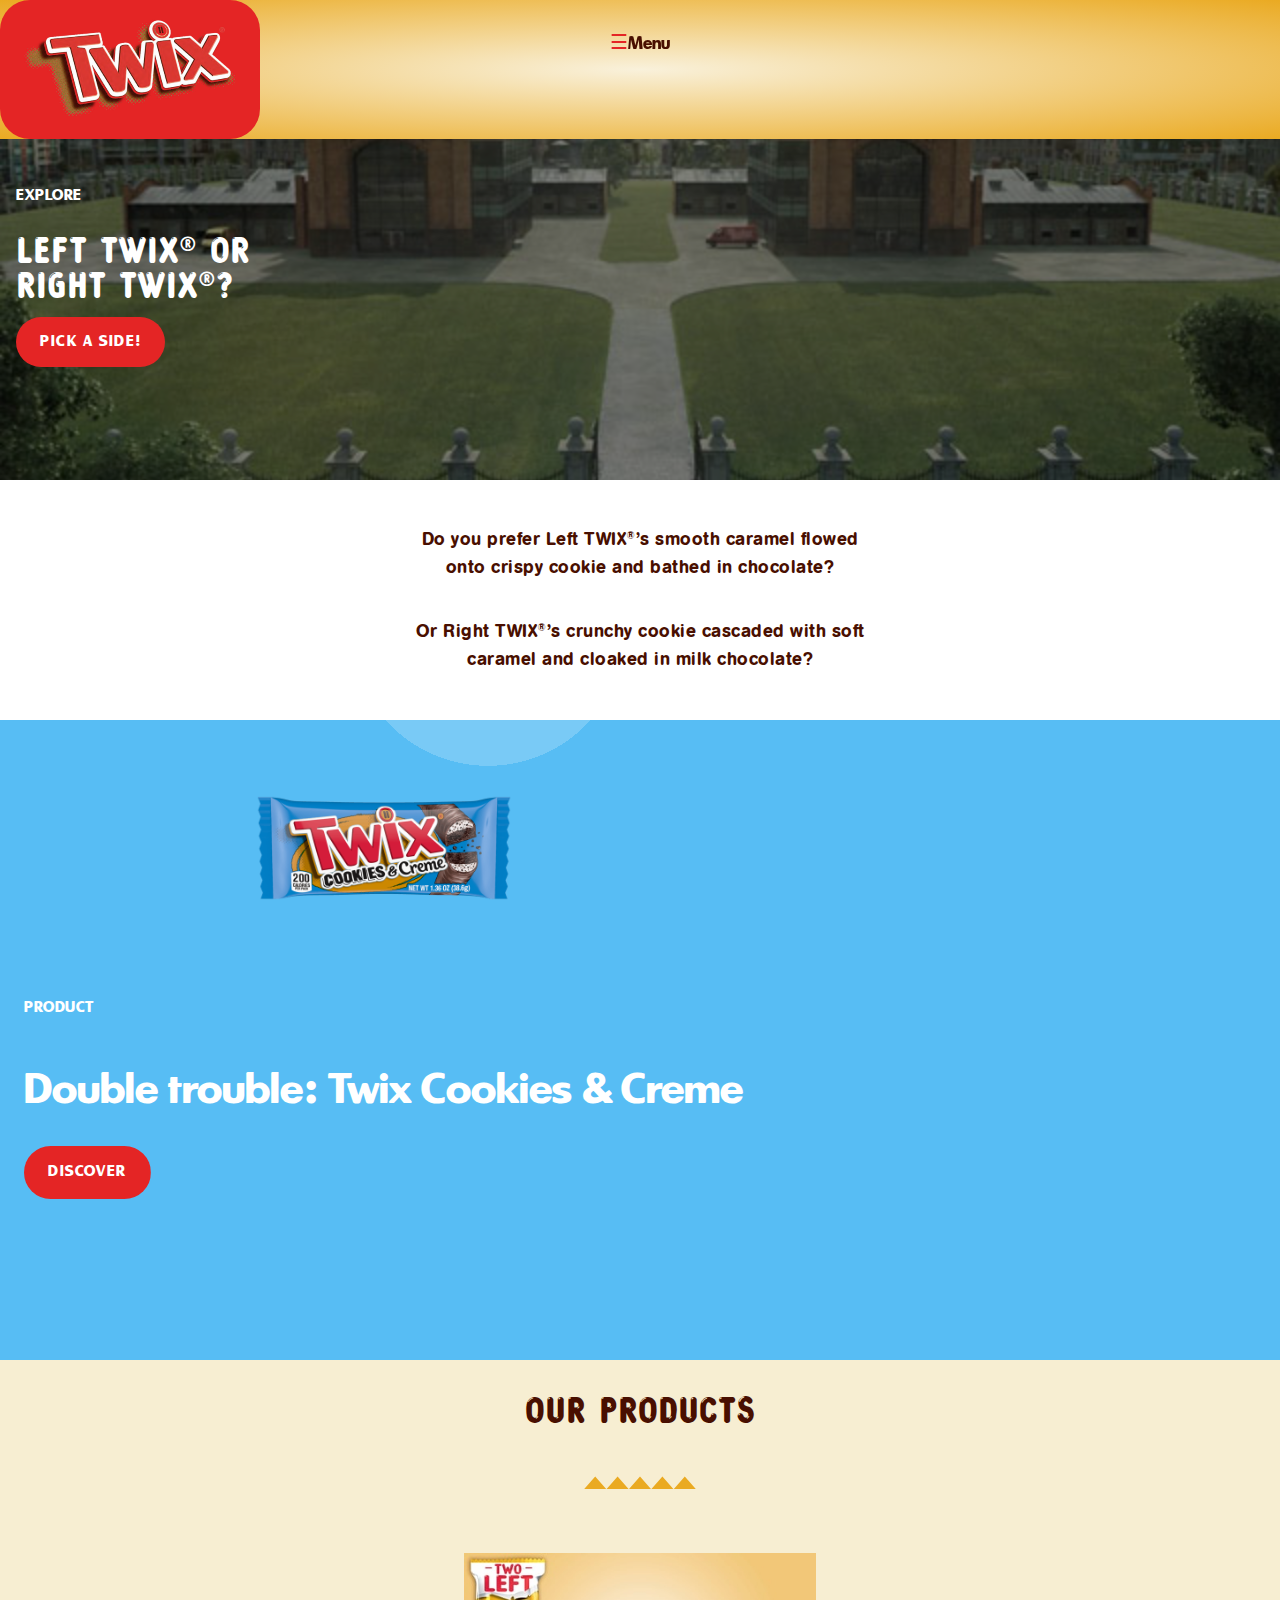
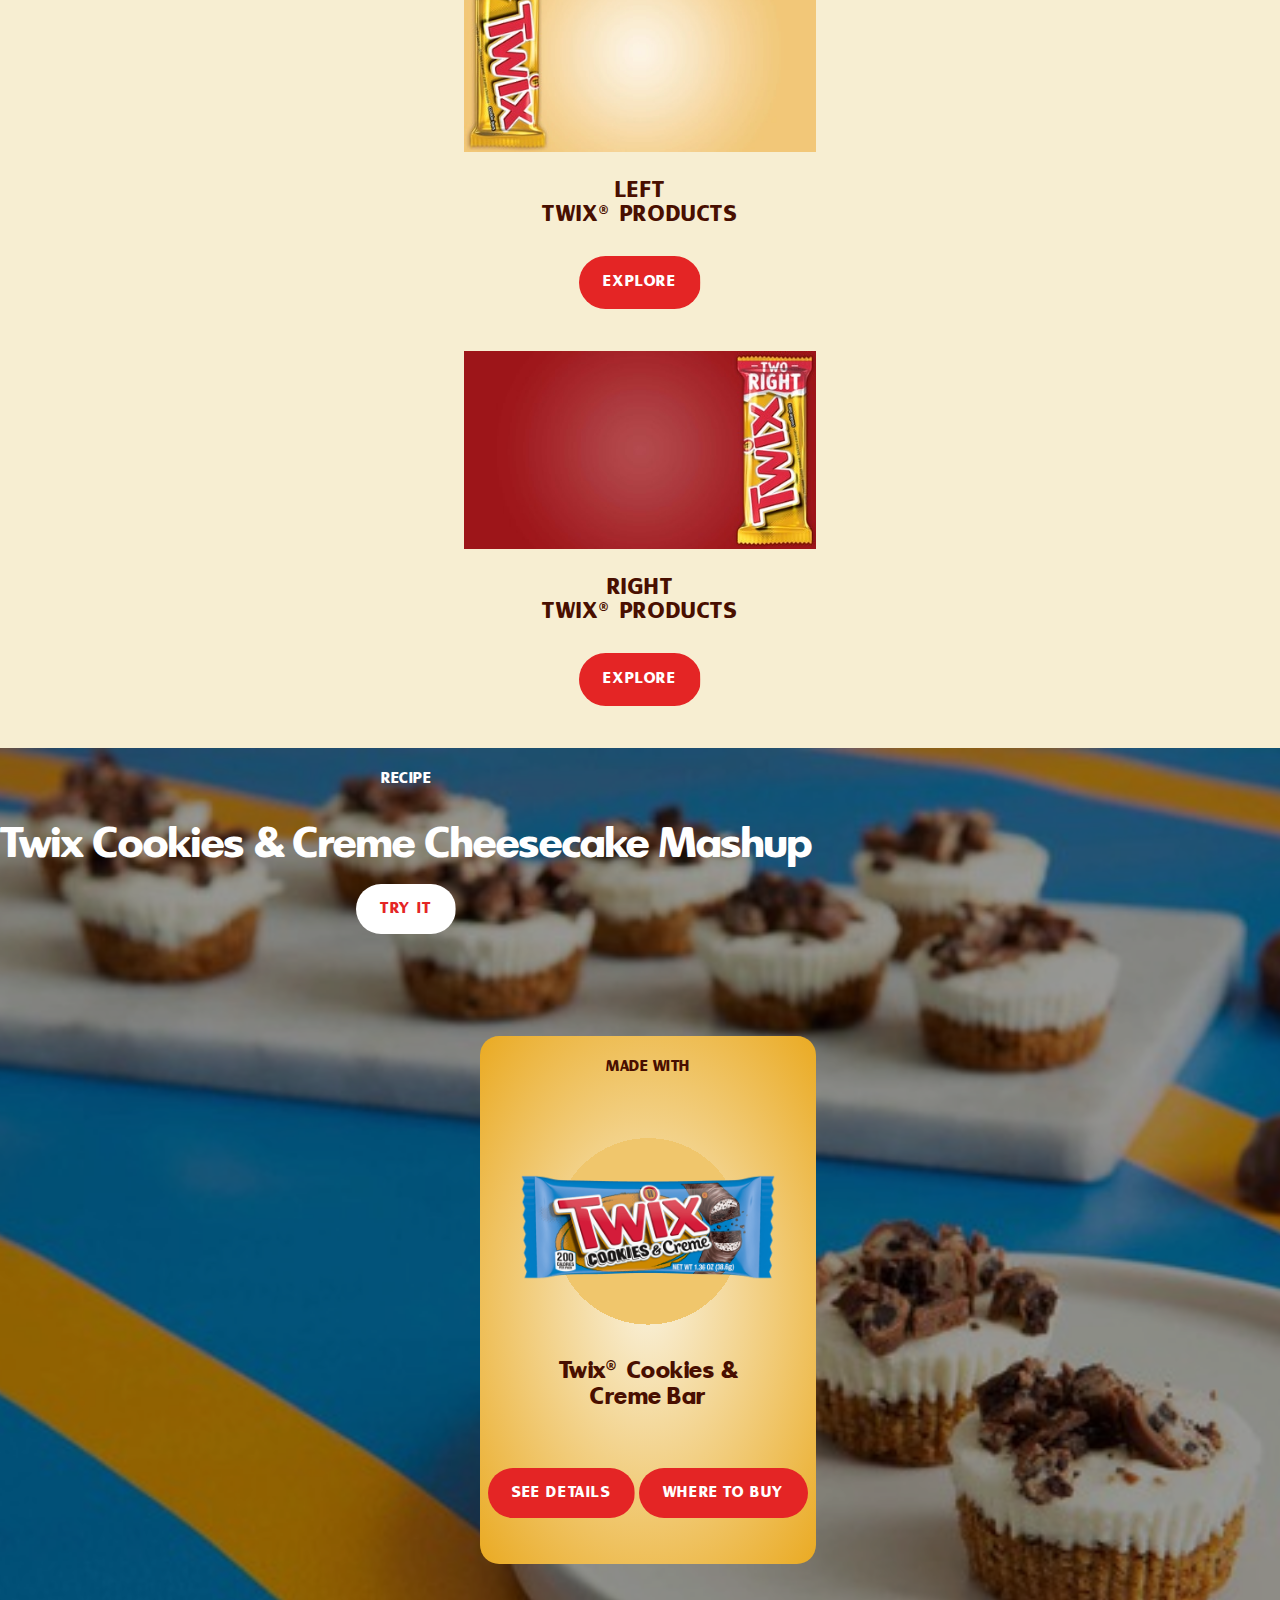
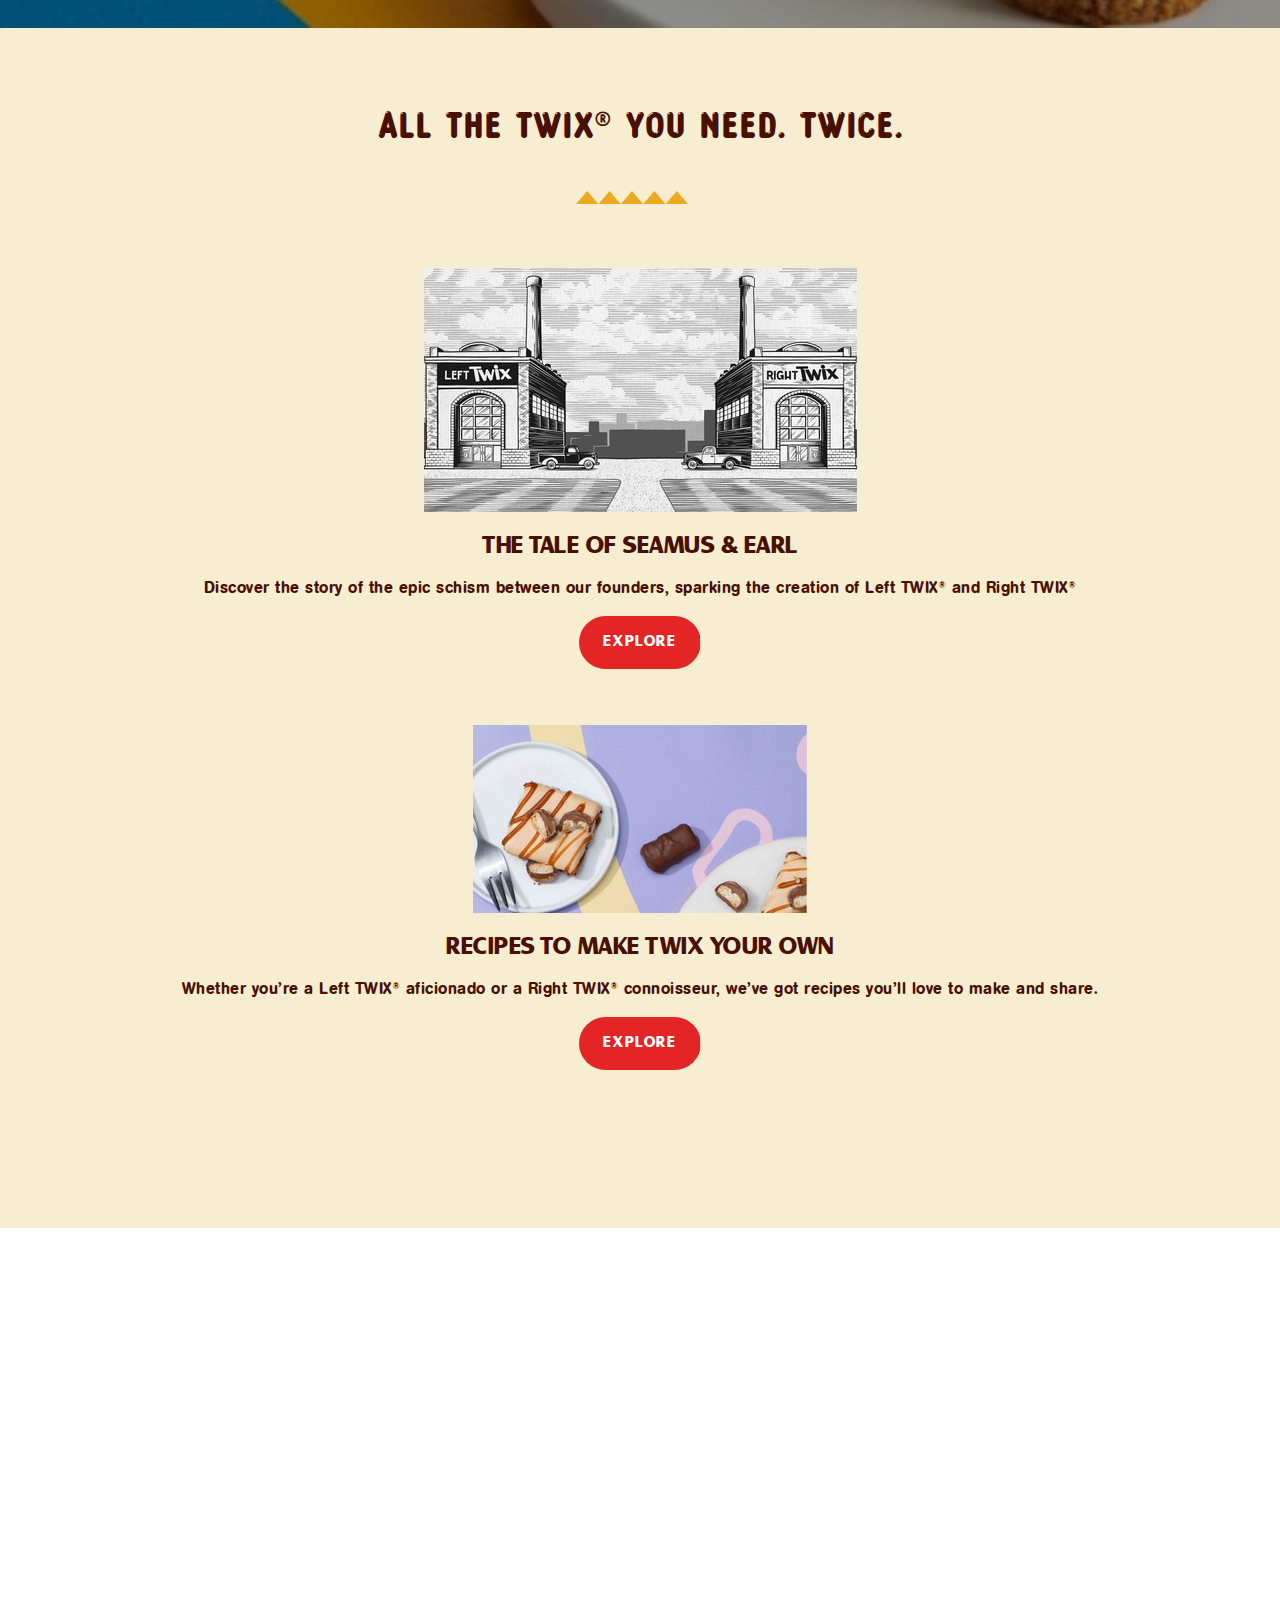
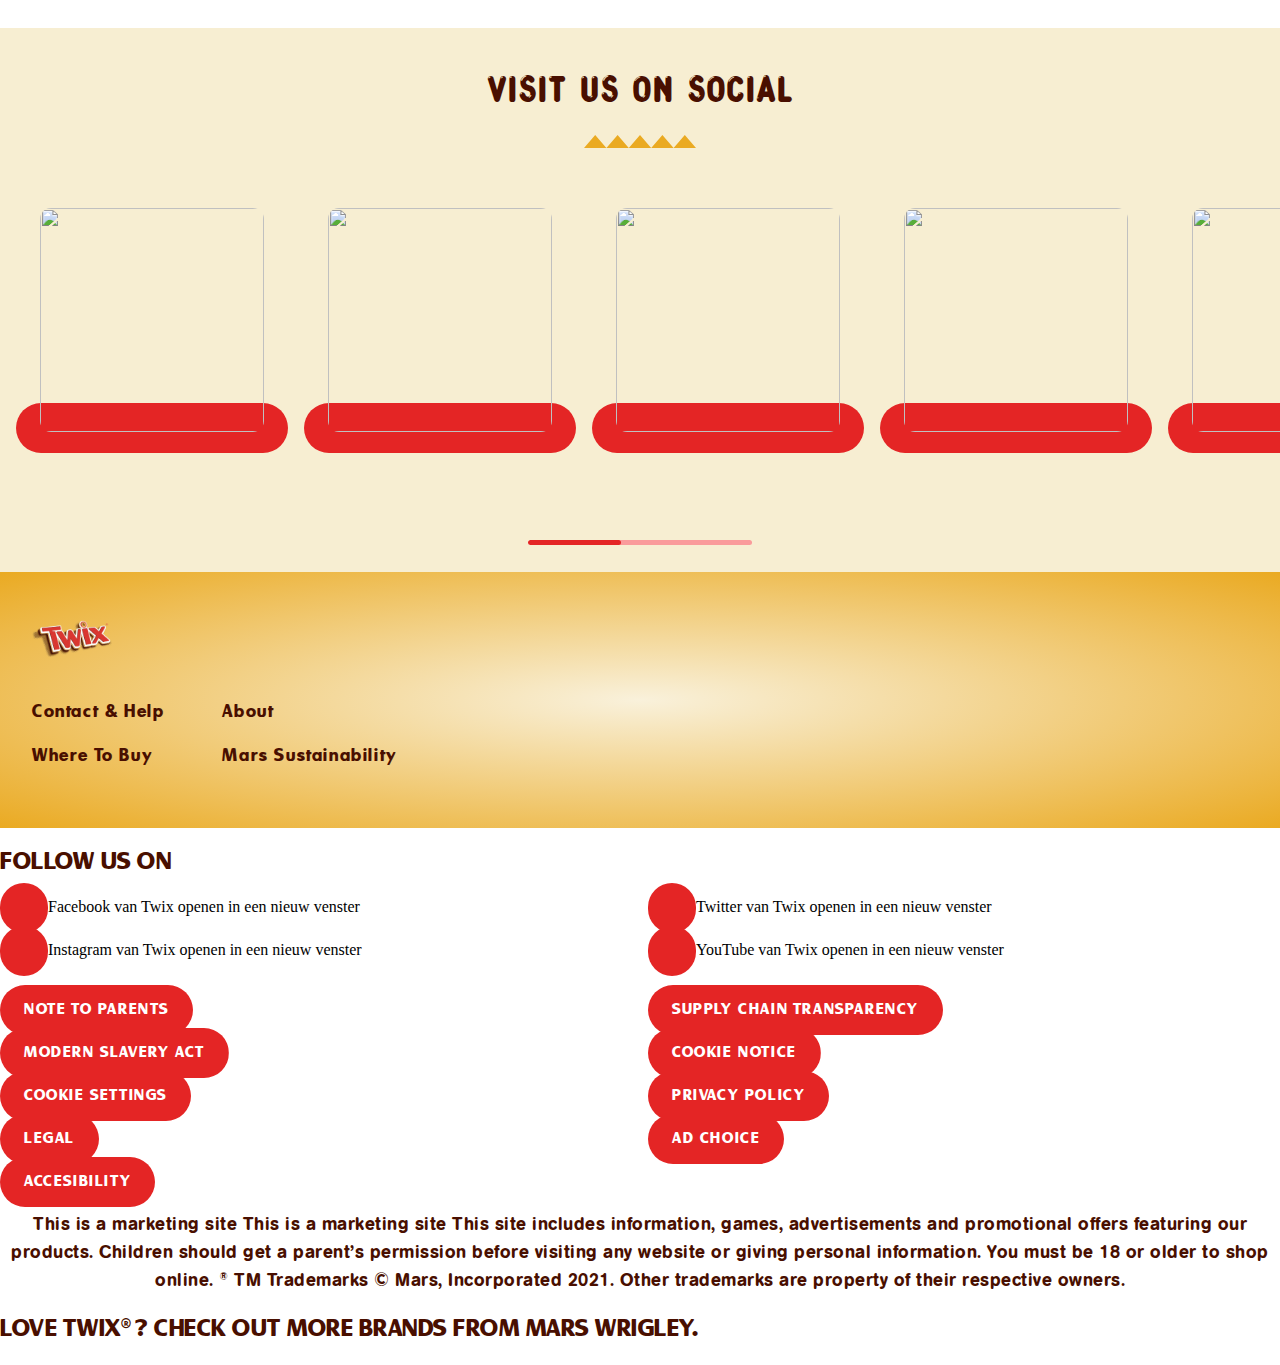
==== commit ac8061e0: "Add files via upload" ====
--- a/index.html
+++ b/index.html
@@ -2,56 +2,66 @@
 <html lang="nl">
 	
 <head>
+
 	<meta charset="UTF-8">
 	<meta name="author" content="jouw naam">
 	<meta name="viewport" content="width=device-width, initial-scale=1">
 	
+
 	<title>Twixian Marengo</title>
 	
+
 	<link href="styles/stylesheet.css" rel="stylesheet">
 	<link href="styles/home.css" rel="stylesheet">
 
 	<link rel="icon" type="image/svg+xml" href="images/twix_favicon.ico">
+
 </head>
 
+
+
+
 <body>
 
-<!-- Header, afbeelding volledige breedte-->
+	<!-- Header -->
 	<header>
 
-		<!-- Nav, geel met witte gradient en twee knoppen. -->
+		<!-- Navigatie -->
 		<nav>
+
 			<!-- Logo Twix -->
-			<button><img src="images/twix_logo.png" alt="Het Twix logo"></button>
-			<!-- Hamburger menu -->
+			<a href ="index.html"><img src="images/twix_logo.png" alt="Naar "></a>
+
+			<!-- Hamburger Menu -->
 			<button>Menu</button>
 
 			<ul>
-				<li><a href="#">Our Chocolate</a></li>
-				<li><a href="#">Recipes</a></li>
-				<li><a href="#">Pick A Side</a></li>
+				<li><a href="">Our Chocolate</a></li>
+				<li><a href="">Recipes</a></li>
+				<li><a href="">Pick A Side</a></li>
 				<li><a href="story.html">Our Story</a></li>
 			</ul>
+
 		</nav>
 
-		<!-- Article, Explore Left or Right Twix, met call to action -->
+		<!-- Blok Met Titels En Knop -->
 		<article>
 			<h4>Explore</h4>
 			<h1>Left Twix® or Right Twix®?</h1>
 			<a href="">Pick a side!</a>
 		</article>
 
-		<!-- Achtergrond afbeelding, Twix fabrieken -->
+		<!-- Achtergrond Afbeelding -->
 		<img src="images/homepage_twix_banner.jpeg" alt="Afbeelding van de twee Twix fabrieken.">
 
 	</header>
 
 
-	<!-- Main, diverse content -->
+
 	<main>
-
-		<!-- Section 1, Wit blok met bruine introductie tekst. -->
-		<section>
+		<!-- Section 1, Bruine Introductie tekst -->
+		<section>
+
 			<p>
 				Do you prefer Left TWIX®’s smooth caramel flowed onto crispy cookie and bathed in chocolate?
 			</p>
@@ -61,9 +71,9 @@
 		</section>
 		
 
-		<!-- Section 2, Blauwe blok, Twix Double Trouble Cookies & Creme -->
-		<section>
-			<!-- Blurb, witte tekst met rode knop -->
+		<!-- Section 2, Blauwe Blok Zwevende Twix -->
+		<section>
+
 			<article>
 				<h4>Product</h4>
 				<h2>Double trouble: Twix Cookies & Creme</h2>
@@ -75,21 +85,20 @@
 		</section>
 
 
-		<!-- Section 3, Beige blok, Our products -->
-		<section>
+		<!-- Section 3, Beige Blok Producten -->
+		<section>
+
 			<h2>Our products</h2>
 
-			<!-- Div met clip path om patroon te maken -->
+			<!-- Div Met Clip Path Voor Driehoeken-->
 			<div></div>
 
-			<!-- Blurb, Left Twix -->
 			<article>
 				<a href=""><span>Left</span>Twix® products</a>
 				<img src="images/twix_links.jpeg" alt="Afbeelding van Twix verpakking uit de linker fabriek.">
 				<a href="">Explore</a>
 			</article>
 
-			<!-- Blurb, Right Twix -->
 			<article>
 				<a href=""><span>Right</span>Twix® products</a>
 				<img src="images/twix_rechts.jpeg" alt="Afbeelding van Twix verpakking uit de rechter fabriek.">
@@ -98,36 +107,39 @@
 		</section>
 
 
-		<!-- Section 4, Recipe, Cookies & Creme Cheesecake Mashup -->
-		<section>
+		<!-- Section 4, Gele Blok Op Midden -->
+		<section>
+
 			<article>
 				<h4>Recipe</h4>
 				<h2>Twix Cookies & Creme Cheesecake Mashup</h2>
 				<a href="">Try it</a>
 			</article>
 			
-			<!-- Gele blok, gecentreerd. Made with, Twix Cookies & Creme bar. -->
+			<!-- Gele blok Gecentreerd Met Twix Op Midden -->
 			<article>
 				<h4>Made with</h4>
 				<img src="images/twix_cookies_and_creme.png" alt="Afbeelding van de Twix cookies & creme verpakking.">
 				<H3>Twix® Cookies & Creme Bar</h3>
-				<!-- See details, linker knop -->
+				<!-- Linker knop -->
 				<a href="">See details</a>
-				<!-- Where to buy, rechter knop -->
+				<!-- Rechter knop -->
 				<a href="">Where to buy</a>
 			</article>
+
+			<!-- Achtergrond Afbeelding -->
 			<img src="images/twix_cookies_creme.jpeg" alt="Achtergrond afbeelding van cheesecake cupcakes met een Twix bodem.">
 		</section>
 
 
-		<!-- Section 5, All the Twix you need twice -->
-		<section>
+		<!-- Section 5, Beige Blok Recepten -->
+		<section>
+
 			<h2>All the twix® you need. twice.</h2>
 			
-			<!-- Div met clip path om patroon te maken -->
+			<!-- Div Met Clip Path Voor Driehoeken-->
 			<div></div>
 			
-			<!-- Blurb 1, The tale of Seasum & Earl -->
 			<article>
 				<h3>The tale of seamus & earl</h3>
 				<p>
@@ -138,7 +150,6 @@
 				<a href="">Explore</a>
 			</article>
 			
-			<!-- Blurb 2, Recipes to m ake Twix your own -->
 			<article>
 				<h3>Recipes to make Twix your own</h3>
 				<p>Whether you’re a Left TWIX® aficionado or a Right TWIX® connoisseur, 
@@ -150,39 +161,46 @@
 		</section>
 
 
-		<!-- Section 6, Afbeelding over de volledige breedte, Twix. -->
+		<!-- Section 6, Afbeelding Twix Met Harten Over Volledige Breedte -->
 		<section></section>
 
 
-		<section>
+		<!-- Section 7, Socials -->
+		<section>
+
 			<h2>Visit us on social</h2>
 
-			<!-- Div met clip path om patroon te maken -->
+			<!-- Div Met Clip Path Voor Driehoeken-->
 			<div></div>
 
+			<!-- 🙇🏾 https://codepen.io/jeremyfrank/pen/vNPwME -->
 			<ul id="carousel" class="cards">
-				<li class="card"><img src="images/twix_instagram.jpg" alt=""></li>
-				<li class="card"><img src="images/twix_instagram.jpg" alt=""></li>
-				<li class="card"><img src="images/twix_instagram.jpg" alt=""></li>
-				<li class="card"><img src="images/twix_instagram.jpg" alt=""></li>
-				<li class="card"><img src="images/twix_instagram.jpg" alt=""></li>
-				<li class="card"><img src="images/twix_instagram.jpg" alt=""></li>
-				<li class="card"><img src="images/twix_instagram.jpg" alt=""></li>
-				<li class="card"><img src="images/twix_instagram.jpg" alt=""></li>
-				<li class="card"><img src="images/twix_instagram.jpg" alt=""></li>
-				<li class="card"><img src="images/twix_instagram.jpg" alt=""></li>
-				<li class="card"><img src="images/twix_instagram.jpg" alt=""></li>
-				<li class="card"><img src="images/twix_instagram.jpg" alt=""></li>
+				<li class="card"><a href="https://www.instagram.com/p/CQL2ozhHcPD/" target="_blank"><img src="images/twix_instagram_1.jpeg" alt=""></a></li>
+				<li class="card"><a href="https://www.instagram.com/p/CQGnOLtHAWI/" target="_blank"><img src="images/twix_instagram_2.jpeg" alt=""></a></li>
+				<li class="card"><a href="https://www.instagram.com/p/CP59odnHALH/" target="_blank"><img src="images/twix_instagram_3.jpeg" alt=""></a></li>
+				<li class="card"><a href="https://www.instagram.com/p/CP3ceOmHWSU/" target="_blank"><img src="images/twix_instagram_4.jpeg" alt=""></a></li>
+				<li class="card"><a href="https://www.instagram.com/p/CPbLhwJHCB-/" target="_blank"><img src="images/twix_instagram_5.jpeg" alt=""></a></li>
+				<li class="card"><a href="https://www.instagram.com/p/CO-f9-6nfRZ/" target="_blank"><img src="images/twix_instagram_6.jpeg" alt=""></a></li>
+				<li class="card"><a href="https://www.instagram.com/p/COvMw7lHIHk/" target="_blank"><img src="images/twix_instagram_7.jpeg" alt=""></a></li>
+				<li class="card"><a href="https://www.instagram.com/p/COkrrHNnCaE/" target="_blank"><img src="images/twix_instagram_8.jpeg" alt=""></a></li>
+				<li class="card"><a href="https://www.instagram.com/p/COfjFDvHD4M/" target="_blank"><img src="images/twix_instagram_9.jpeg" alt=""></a></li>
+				<li class="card"><a href="https://www.instagram.com/p/COav3jPHIVt/" target="_blank"><img src="images/twix_instagram_10.jpeg" alt=""></a></li>
+				<li class="card"><a href="https://www.instagram.com/p/CONvYrIHZsh/" target="_blank"><img src="images/twix_instagram_11.jpeg" alt=""></a></li>
+				<li class="card"><a href="https://www.instagram.com/p/CN-KO2Vn0LU/" target="_blank"><img src="images/twix_instagram_12.jpeg" alt=""></a></li>
 			 </ul>
+
+
+			 <button></button>
+			 <button></button>
 			 
 			 <form id="tray" class="scroll-tray">
 				<div id="indicator" class="scroll-indicator"></div>
 			 </form>
 		</section>
-
 	</main>
 
 
+	<!-- Footer -->
 	<footer>	
 		<nav>
 			<button><img src="images/twix_logo.png" alt="Het Twix logo"></button>
@@ -195,7 +213,7 @@
 		</nav>
 	</footer>
 
-	<!-- <footer>
+	<footer>
 
 		<nav>
 			<h3>Follow us on</h3>
@@ -238,11 +256,10 @@
 				<h3>LOVE TWIX®? Check out more brands from Mars Wrigley.</h3>
 			</section>
 		</nav>
-	</footer> -->
+	</footer>
 
 	<audio>
-		<source src="audio/heilig.wav"></source>
-		Oopsie, lijkt niet te laden.
+		<source src="audio/heilig.wav">
 	</audio>
 
 	<script src="scripts/script.js"></script>
--- a/styles/stylesheet.css
+++ b/styles/stylesheet.css
@@ -0,0 +1,407 @@
+
+
+
+
+
+
+
+
+
+/* Css
+
+
+
+
+
+/* ░░░░░░░░░░░░░░░░░░░░░░░░░░░░░░░░░░░░░░░░░░░░░░░░░ */
+/* ░░░░░░░░░░░░░      Stylesheet      ░░░░░░░░░░░░░░ */
+/* ░░░░░░░░░░░░░░░░░░░░░░░░░░░░░░░░░░░░░░░░░░░░░░░░░ */
+
+
+
+
+
+
+
+
+
+/* Bezig met opschonen ... */
+
+
+
+
+
+
+
+
+
+
+/* ░░░░░░░░░░░░░░░░░░░░░░░░░░░░░░░░░░░░░░░░░░░░░░░░░ */
+/* ░░░░░░░░░░░░░░░                   ░░░░░░░░░░░░░░░ */
+/* ░░░░░░░░░░░░░░░░░░░░░░░░░░░░░░░░░░░░░░░░░░░░░░░░░ */
+
+
+/* █████████████████████████████████████████████████ */
+/* ████████████████                 ████████████████ */
+/* █████████████████████████████████████████████████ */
+
+/* CSS Document */
+*, *::after, *::before {  
+  box-sizing:border-box;  
+}
+
+
+body {
+  margin: 0;
+
+  overflow-x:hidden;
+}
+
+
+
+/* ░░░░░░░░░░░░░░░░░░░░░░░░░░░░░░░░░░░░░░░░░░░░░░░░░ */
+/* ░░░░░░░░░░░░░░░░░░░ Properties ░░░░░░░░░░░░░░░░░░ */
+/* ░░░░░░░░░░░░░░░░░░░░░░░░░░░░░░░░░░░░░░░░░░░░░░░░░ */
+
+:root {
+	--white:#ffffff;
+  --accent-grey:#F9F1DB;
+  --grey:#F4F4F4;
+	--black:#000000;
+
+  --orange: #e64d1e;
+
+  --dark-blue: blue;
+
+	--button-background-color:#E42525;
+  --accent-button-background-color: #E62B1E;
+
+
+
+
+  --dark-background-color:#490F00;
+  --background-color:#eaaa22;
+  --accent-background-color:#f7eed2;
+
+  --accent-twix-color: #f0c66c;
+
+  --overlay-background-color:#57BDF4;
+  --overlay-accent-color: #79caf6;
+
+
+  --indicator-color: #E42525;
+  --indicator-background-color: #fa9b9b;
+
+}
+
+/**********************************************/
+/************* Algemene stijling *************/
+/********************************************/
+
+
+
+
+
+
+
+
+/* ░░░░░░░░░░░░░░░░░░░░░░░░░░░░░░░░░░░░░░░░░░░░░░░░░ */
+/* ░░░░░░░░░░░░░░░░░░░ Typografie ░░░░░░░░░░░░░░░░░░ */
+/* ░░░░░░░░░░░░░░░░░░░░░░░░░░░░░░░░░░░░░░░░░░░░░░░░░ */
+
+
+
+
+
+
+/* █████████████████████████████████████████████████ */
+/* █████████████████████ Fonts █████████████████████ */
+/* █████████████████████████████████████████████████ */
+
+
+@font-face {
+  font-family: 'Twix';
+  src: url('../fonts/Twix.woff') format('woff');
+}
+
+@font-face {
+  font-family: 'Glowworm';
+  src: url('../fonts/GlowwormMN-Compressed.woff') format('woff');
+}
+
+@font-face {
+  font-family: 'Ag book';
+  src: url('../fonts/AGBookRounded-Medium.woff') format('woff');
+}
+
+
+
+
+/* █████████████████████████████████████████████████ */
+/* ██████████████████ Typografie ███████████████████ */
+/* █████████████████████████████████████████████████ */
+
+
+h3, h4, p, a {
+  letter-spacing: 0.5px;
+}
+
+
+h1 {
+  font-family: 'Glowworm';
+  font-size: 40px;
+  font-weight: inherit;
+
+  text-transform: uppercase;
+
+  color: white;
+}
+
+h2 {
+  font-family: 'Twix';
+  font-size: 40px;
+  font-weight: inherit;
+  
+  line-height: 40px;
+  
+  color: var(--white);
+}
+
+h3 {
+  font-family: 'Twix';
+  font-size: 22px;
+  font-weight: inherit;
+  text-transform: uppercase;
+  
+  line-height: 26px;
+  
+  color: var(--dark-background-color);
+}
+
+h4 {
+  font-family: 'Twix';
+  font-size: 14px;
+  font-weight: inherit;
+  
+  line-height: 26px;
+
+  text-transform: uppercase;
+  
+  color: var(--white);
+}
+
+
+p {
+  font-family: Ag book;
+  font-size: 18px;
+  font-weight: inherit;
+  
+  line-height: 28px;
+  text-align: center;
+  
+  color: var(--dark-background-color);
+}
+
+
+
+
+
+
+/* ░░░░░░░░░░░░░░░░░░░░░░░░░░░░░░░░░░░░░░░░░░░░░░░░░ */
+/* ░░░░░░░░░░░░░░░░░░░ Interactie ░░░░░░░░░░░░░░░░░░ */
+/* ░░░░░░░░░░░░░░░░░░░░░░░░░░░░░░░░░░░░░░░░░░░░░░░░░ */
+
+
+
+
+/* ██████████████████████████████████████████████████ */
+/* █████████████████████ Knoppen ████████████████████ */
+/* ██████████████████████████████████████████████████ */
+
+
+a {
+
+padding: 18px 24px 18px 24px;
+
+font-family: 'twix';
+font-size: 14px;
+font-weight: inherit;
+  
+text-align: center;
+text-transform: uppercase;
+text-decoration: none;
+letter-spacing: 1.6px;
+
+border-radius: 30px;
+
+color: var(--white);
+background-image: linear-gradient(45deg, var(--white) 50%,var(--button-background-color) 50%);
+
+background-position-x: 100%;
+background-position-y: 0%;
+background-size: 200% 200%;
+
+cursor: pointer;
+
+text-align: center;
+text-decoration: none;
+transition-delay: 0s;
+transition-duration: 0.6s;
+transition-property: background-position;
+transition-timing-function: cubic-bezier(0.75, 0, 0.25, 0);
+}
+
+
+a:hover {
+  color: var(--accent-button-background-color);
+  background-position: 0;
+}
+
+a:focus {
+}
+
+a:active {
+  background-position: 0;
+}
+
+/* Focus toevoegen. */
+/* Activate toevoegen. */
+/* Visited toevoegen. */
+
+button {
+  border: none;
+  background: none;
+}
+
+button:hover {
+  cursor: pointer;
+}
+
+
+/* Driehoekige dingetjes die op Twixjes lijken. */
+div:nth-child(even) {
+  width: 7em;
+  height: 8em;
+
+  margin-top: -12em;
+  margin-bottom: 4em;
+
+  background-color: var(--background-color);
+
+  clip-path: polygon(0% 100%, 10% 90%, 20% 100%,
+  30% 90%, 40% 100%, 
+  50% 90%, 60% 100%, 
+  70% 90%, 80% 100%, 
+  90% 90%, 100% 100%);
+}
+
+
+
+
+
+/* Header die overal hetzelfde is. */
+
+
+header {
+  height: 30em;
+}
+
+
+
+header nav {
+  z-index: 99;
+
+  position: fixed;
+
+  top: 0;
+  right: 0;
+  left: 0;
+
+  /* Minimaal 5em hoog, bij uitschuiven langer */
+  min-height: 5em;
+
+  display: flex;
+  justify-content: space-between;
+
+  background-image: radial-gradient(var(--accent-grey), var(--background-color));
+}
+
+header nav.uitschuiven{
+  bottom: 0;
+}
+
+
+/* Knoppen */
+header nav button {
+  position: absolute;
+
+  top: 1.8em;
+}
+
+/* Twix logo  */
+header nav button:first-of-type {
+  left: 1em;
+}
+
+header nav button img {
+  height: 2.4em;
+}
+
+/* Hamburger menu */
+header nav button:last-of-type {
+  right: 1em;
+  
+  font-size: 16px;
+  font-family: 'Twix';
+
+  color: var(--dark-background-color);
+}
+
+header nav button:last-of-type::before {
+  content: '☰';
+
+  font-size: 20px; 
+
+  color: var(--button-background-color);
+}
+
+/* ✕ */
+header nav ul {
+  visibility: hidden;
+
+  position: absolute;
+
+  top: 6em;
+
+  display: flex;
+  flex-direction: column;
+  
+  gap: 3em;
+
+  list-style: none;
+}
+
+header nav ul.weergeven {
+  visibility: unset;
+}
+
+header nav ul li a{
+  padding: 0;
+
+  font-family: 'twix';
+  font-size: 32px;
+  
+  text-align: center;
+  text-transform: capitalize;
+  text-decoration: none;
+
+  color: var(--dark-background-color);
+
+  background-image: none;
+}
+
+
+
+
+
+
--- a/styles/home.css
+++ b/styles/home.css
@@ -0,0 +1,789 @@
+
+
+
+
+
+
+
+
+
+/* Css
+
+
+
+
+
+/* ░░░░░░░░░░░░░░░░░░░░░░░░░░░░░░░░░░░░░░░░░░░░░░░░░ */
+/* ░░░░░░░░░░░░░░░       Home       ░░░░░░░░░░░░░░░░ */
+/* ░░░░░░░░░░░░░░░░░░░░░░░░░░░░░░░░░░░░░░░░░░░░░░░░░ */
+
+
+
+
+
+/* ░░░░░░░░░░░░░░░░░░░░░░░░░░░░░░░░░░░░░░░░░░░░░░░░░ */
+/* ░░░░░░░░░░░░░░░                   ░░░░░░░░░░░░░░░ */
+/* ░░░░░░░░░░░░░░░░░░░░░░░░░░░░░░░░░░░░░░░░░░░░░░░░░ */
+
+
+/* █████████████████████████████████████████████████ */
+/* ████████████████                 ████████████████ */
+/* █████████████████████████████████████████████████ */
+
+
+header article {
+  z-index: 50;
+
+  position: absolute;
+
+  top: calc(20% - 1em);
+  left: 1em;
+}
+
+header article h1 { 
+  max-width: 6em;
+}
+
+/* Achtergrond afbeelding */
+header > img {
+  width: 100%;
+  height: 100%;
+  
+  filter: brightness(50%);
+
+  object-fit: cover;
+  object-position: 50% 50%;
+}
+
+
+
+
+
+
+
+
+
+
+/* ░░░░░░░░░░░░░░░░░░░░░░░░░░░░░░░░░░░░░░░░░░░░░░░░░ */
+/* ░░░░░░░░░░░░░░░                   ░░░░░░░░░░░░░░░ */
+/* ░░░░░░░░░░░░░░░░░░░░░░░░░░░░░░░░░░░░░░░░░░░░░░░░░ */
+
+
+/* █████████████████████████████████████████████████ */
+/* █████████████  Section 1, container  ████████████ */
+/* █████████████████████████████████████████████████ */
+
+main section:first-of-type {
+  display: flex;
+  flex-direction: column;
+
+  justify-content: center;
+  align-items: center;
+
+  width: auto;
+  height: 15em;
+
+  background-color: var(--white);
+}
+
+/* █████████████████████████████████████████████████ */
+/* ███████████     Section 1, inhoud     ███████████ */
+/* █████████████████████████████████████████████████ */
+
+main section:first-of-type p {
+  max-width: 25em;
+}
+
+
+
+
+
+
+
+
+
+
+/* ░░░░░░░░░░░░░░░░░░░░░░░░░░░░░░░░░░░░░░░░░░░░░░░░░ */
+/* ░░░░░░░░░░░░░░░                   ░░░░░░░░░░░░░░░ */
+/* ░░░░░░░░░░░░░░░░░░░░░░░░░░░░░░░░░░░░░░░░░░░░░░░░░ */
+
+
+/* █████████████████████████████████████████████████ */
+/* █████████████  Section 2, container  ████████████ */
+/* █████████████████████████████████████████████████ */
+
+main section:nth-of-type(2) {
+  /* position: relative; */
+  display: flex;
+
+  height: 40em;
+
+  background-color: var(--overlay-background-color);
+
+  /* Styling cirkels op achtergrond */
+  background-image: 
+    radial-gradient(circle at center 37%,var(--overlay-accent-color) 25%, transparent 25%),
+    radial-gradient(circle at center 37%,var(--overlay-accent-color) 25%, transparent 25%);
+
+  background-size: 60em 27em, 40em 27em;
+
+  background-position: .5em bottom, right 1em;
+
+  background-attachment: fixed;
+  background-repeat: no-repeat;
+}
+
+/* █████████████████████████████████████████████████ */
+/* ███████████     Section 2, inhoud     ███████████ */
+/* █████████████████████████████████████████████████ */
+
+main section:nth-of-type(2) article {
+  z-index: 50;
+
+  display: flex;
+  flex-direction: column;
+
+  margin-left: 1.5em;
+}
+
+main section:nth-of-type(2) article img{
+  width: 16em;
+  height: 16em;
+
+  order: -1;
+
+  align-self: center;
+
+	animation: zweven 6s ease-in-out infinite;
+}
+
+@keyframes zweven {
+	0% {
+		transform: translatey(20%);
+	}
+	50% {
+		transform: translatey(-10%);
+	}
+	100% {
+		transform: translatey(20%);
+	}
+}
+
+main section:nth-of-type(2) article a {
+  align-self: flex-start;
+}
+
+
+
+
+
+
+
+
+
+
+/* ░░░░░░░░░░░░░░░░░░░░░░░░░░░░░░░░░░░░░░░░░░░░░░░░░ */
+/* ░░░░░░░░░░░░░░                    ░░░░░░░░░░░░░░░ */
+/* ░░░░░░░░░░░░░░░░░░░░░░░░░░░░░░░░░░░░░░░░░░░░░░░░░ */
+
+
+/* ██████████████████████████████████████████████████ */
+/* █████████████ Section 3 , Container ██████████████ */
+/* ██████████████████████████████████████████████████ */
+
+main section:nth-of-type(3) {
+  width: auto;
+
+  display: flex;
+  flex-direction: column;
+  
+  align-items: center;
+
+  background-color: var(--accent-background-color);
+}
+
+/* ██████████████████████████████████████████████████ */
+/* ██████████████ Section 3 , Content ███████████████ */
+/* ██████████████████████████████████████████████████ */
+
+main section:nth-of-type(3) h2 {
+  font-family: 'glowworm';
+
+  text-transform: uppercase;
+
+  color: var(--dark-background-color);
+
+  margin-bottom: 3em;
+}
+
+/* ▲▲▲▲▲▲ */
+
+main section:nth-of-type(3) article {
+  display: flex;
+  flex-direction: column;
+  
+  align-items: center;
+}
+
+/*  ▶ ▶ Afbeeldingen Linker en rechter Twix */
+main section:nth-of-type(3) article img {
+  order: -1;
+
+  width: 22em;
+  height: auto;
+
+  transition: all .4s ease-in-out; 
+}
+
+/*  ▶ ▶ Afbeeldingen vergroten, hover */
+main section:nth-of-type(3) article img:hover {
+  transform: scale(1.1);
+}
+
+/* Zodat de woorden Left en Right op een aparte regel komen */
+main section:nth-of-type(3) article span {
+  display: block;
+}
+
+/*  ▶ ▶ Klikbare titels, Left Right Twix products */
+main section:nth-of-type(3) article a:first-of-type {
+  font-size: 20px;
+
+  text-align: center;
+  text-transform: uppercase;
+
+  color: var(--dark-background-color);
+  background-image: none;
+
+  margin: .5em 0 .5em 0;
+}
+
+/*  ▶ ▶ Klikbare titels kleuren rood, hover */
+main section:nth-of-type(3) article a:first-of-type:hover {
+  color: var(--button-background-color);
+}
+
+
+/*  ▶ ▶ Klikbare rode knoppen, Explore */
+main section:nth-of-type(3) article a:last-of-type {
+  margin-bottom: 3em;
+}
+
+
+
+
+
+
+
+
+
+
+/* ░░░░░░░░░░░░░░░░░░░░░░░░░░░░░░░░░░░░░░░░░░░░░░░░░ */
+/* ░ Section 4, gele blok, achtergrond afbeelding ░░ */
+/* ░░░░░░░░░░░░░░░░░░░░░░░░░░░░░░░░░░░░░░░░░░░░░░░░░ */
+
+
+/* ██████████████████████████████████████████████████ */
+/* ██████████████ Section 4, container ██████████████*/
+/* ██████████████████████████████████████████████████ */
+
+main section:nth-of-type(4) {
+  position: relative;
+  height: 55em;
+
+  text-align: center;
+}
+
+/*  ▶ ▶ Achtergrond afbeelding */
+main section:nth-of-type(4) > img {
+  width: 100%;
+  height: 100%;
+
+  object-fit: cover;
+  object-position: 50%;
+
+  filter: brightness(60%);
+}
+
+/* ██████████████████████████████████████████████████ */
+/* ██████████████ Section 4, inhoud █████████████████ */
+/* ██████████████████████████████████████████████████ */
+
+main section:nth-of-type(4) article {
+  z-index: 50;
+
+  position: absolute;
+}
+
+main section:nth-of-type(4) article:first-of-type a {
+  color: var(--button-background-color);
+  background-image: linear-gradient(45deg, var(--white) 50%,var(--white) 50%);
+}
+
+/* Omgekeerde hover voor witte knop */
+main section:nth-of-type(4) article:first-of-type a:hover {
+  color: var(--white);
+  background-image: linear-gradient(45deg, var(--button-background-color) 50%,var(--white) 50%);
+}
+
+
+
+
+/* Gele blok met Twix afbeelding */
+main section:nth-of-type(4) article:last-of-type {
+  top: 18em;
+  right: calc(50% -10em);
+  left: calc(50% - 10em);
+
+  width: 21em;
+  height: 33em;
+
+  border-radius: 1.2em;
+  
+  background-image: 
+    radial-gradient(circle at center 37%,var(--accent-twix-color) 25%, transparent 25%),
+    radial-gradient(var(--accent-grey), var(--background-color));
+}
+
+/* Gele blok met Twix afbeelding kleurt rood bij hover */
+main section:nth-of-type(4) article:last-of-type.opvullen-achtergrond{
+  background-image: 
+    radial-gradient(circle at center 37%,var(--orange) 25%, transparent 25%),
+    radial-gradient(var(--button-background-color), var(--button-background-color));
+}
+
+main section:nth-of-type(4) article:last-of-type h4 {
+  color: var(--dark-background-color);
+
+  transition: 1s ease-in-out;
+}
+
+/* Kleine titel licht op bij hover over het gehele blok */
+main section:nth-of-type(4) article:last-of-type h4.oplichten-kleine {
+  color: var(--white);
+
+  transition: 1s;
+}
+
+main section:nth-of-type(4) article:last-of-type img {
+  width: 16em;
+  height: 16em;
+
+  transition: 1s ease-in-out;
+}
+
+/* Twix afbeelding vergroot bij hover over het gehele blok */
+main section:nth-of-type(4) article:last-of-type img.vergroten {
+  transform: scale(1.1);
+}
+
+main section:nth-of-type(4) article:last-of-type h3 {
+  font-size: 22px;
+  text-align: center;
+  text-transform: none;
+
+  margin: 0 2em 2em 2em;
+
+  transition: 1s ease-in-out;
+}
+
+/* Grote titel licht op bij hover over het gehele blok */
+main section:nth-of-type(4) article:last-of-type h3.oplichten-grote {
+  color: var(--white);
+  
+  transition: 1s;
+}
+
+main section:nth-of-type(4) article:last-of-type a {
+  position: relative;
+  top: 2em;
+}
+
+main section:nth-of-type(4) article:last-of-type a.oplichten {
+  color: var(--button-background-color);
+  background-image: linear-gradient(45deg, var(--white) 50%,var(--white) 50%);
+}
+
+
+
+
+
+
+
+
+
+
+/* ░░░░░░░░░░░░░░░░░░░░░░░░░░░░░░░░░░░░░░░░░░░░░░░░░ */
+/* ░░░░░░░░                                  ░░░░░░░ */
+/* ░░░░░░░░░░░░░░░░░░░░░░░░░░░░░░░░░░░░░░░░░░░░░░░░░ */
+
+
+/* ██████████████████████████████████████████████████ */
+/* █████████████ Section 5, container ███████████████ */
+/* ██████████████████████████████████████████████████ */
+
+main section:nth-of-type(5) {
+  width: auto;
+  height: 75em;
+
+  background-color: var(--accent-background-color);
+}
+
+
+/* ██████████████████████████████████████████████████ */
+/* ███████████████ Section 5, inhoud ████████████████ */
+/* ██████████████████████████████████████████████████ */
+
+main section:nth-of-type(5) h2 {
+  padding-top: 2em;
+  
+  margin: 0 0 3em 0;
+
+  font-family: 'glowworm';
+
+  text-transform: uppercase;
+  text-align: center;
+
+  color: var(--dark-background-color);
+}
+
+/*  ▶ ▶ Positie driehoeken omhoogstaand. */
+main section:nth-of-type(5) div {
+  position: absolute;
+  left: calc(50% - 4em);
+}
+
+main section:nth-of-type(5) article {
+  display: flex;
+  flex-direction: column;
+  
+  justify-content: center;
+  align-items: center;
+}
+
+main section:nth-of-type(5) article img {
+  width: 22 em;
+  height: auto;
+
+  order: -1;
+  transition: all .4s ease-in-out; 
+}
+
+/*  ▶ ▶ Afbeeldingen vergroten, hover */
+main section:nth-of-type(5) article img:hover {
+  transform: scale(1.1);
+}
+
+main section:nth-of-type(5) article h3 {
+  margin: 1em 0 .1em 0;
+}
+
+main section:nth-of-type(5) article p {
+  font-size: 16px;
+  letter-spacing: 0.5px;
+  line-height: 22px;
+
+  margin: 1em 0 1em 0;
+}
+
+main section:nth-of-type(5) article a {
+  margin-bottom: 4em;
+}
+
+
+
+
+
+
+/* ░░░░░░░░░░░░░░░░░░░░░░░░░░░░░░░░░░░░░░░░░░░░░░░░░ */
+/* ░░░░░░░░░░░░░░                    ░░░░░░░░░░░░░░░ */
+/* ░░░░░░░░░░░░░░░░░░░░░░░░░░░░░░░░░░░░░░░░░░░░░░░░░ */
+
+
+/* ██████████████████████████████████████████████████ */
+/* █████████████ Section 6, container ███████████████ */
+/* ██████████████████████████████████████████████████ */
+
+main section:nth-of-type(6) {
+  min-height: 25em;
+  min-width: 30em;
+
+  margin: 0;
+  padding: 0;
+
+  background-image: url("../images/twix_reep_met_hartjes.jpeg");
+  background-repeat: no-repeat;
+  background-position: 35%;
+  background-size: auto 60em;
+
+  background-attachment: fixed;
+}
+
+/* ██████████████████████████████████████████████████ */
+/* ███████████████ Section 6, inhoud ████████████████ */
+/* ██████████████████████████████████████████████████ */
+
+/* 🖼️  */
+
+
+
+
+
+
+
+
+
+
+/* ░░░░░░░░░░░░░░░░░░░░░░░░░░░░░░░░░░░░░░░░░░░░░░░░░ */
+/* ░░░░░░░░░░░░░░                    ░░░░░░░░░░░░░░░ */
+/* ░░░░░░░░░░░░░░░░░░░░░░░░░░░░░░░░░░░░░░░░░░░░░░░░░ */
+
+
+/* ██████████████████████████████████████████████████ */
+/* █████████████ Section 7 , Container ██████████████ */
+/* ██████████████████████████████████████████████████ */
+
+main section:nth-of-type(7) {
+  position: relative;
+  overflow: hidden;
+
+  display: flex;
+  flex-direction: column;
+  justify-content: space-evenly;
+
+  background-color: var(--accent-background-color);
+  height: 34em;
+}
+
+/* ██████████████████████████████████████████████████ */
+/* ███████████████ Section 7, inhoud ████████████████ */
+/* ██████████████████████████████████████████████████ */
+
+main section:nth-of-type(7) > div {
+  position: absolute;
+
+  top: 11.5em;
+  align-self: center;
+}
+
+main section:nth-of-type(7) h2 {
+  position: relative;
+
+  font-family: 'glowworm';
+
+  text-transform: uppercase;
+  text-align: center;
+
+  color: var(--dark-background-color);
+}
+
+main section:nth-of-type(7) ul {
+  display: flex;
+  padding: 20px 0;
+  overflow: scroll;
+
+  list-style: none;
+}
+
+main section:nth-of-type(7) ul::-webkit-scrollbar {
+    display: none;
+  }
+
+  main section:nth-of-type(7) ul li {
+  flex: 1 0 6;
+  width: 16em;
+  margin: 1em;
+}
+
+main section:nth-of-type(7) ul li img {
+  width: 16em;
+  height: 16em;
+
+  border-radius: .8em;
+}
+
+.scroll-tray {
+  overflow: hidden;
+
+  height: 0.3em;
+  margin: 1em auto;
+  width: 14em;
+
+  border-radius: 1em;
+
+  background-color: var(--indicator-background-color);
+}
+
+.scroll-indicator {
+  background-color: var(--indicator-color);
+  height: 0.3em;
+  position: relative;
+  width: 5px;
+
+  border-radius: 1em;
+  background-color: var(--indicator-color);
+}
+
+
+
+
+
+
+
+
+
+
+/* ░░░░░░░░░░░░░░░░░░░░░░░░░░░░░░░░░░░░░░░░░░░░░░░░░ */
+/* ░░░░░░░░░░░░░░                    ░░░░░░░░░░░░░░░ */
+/* ░░░░░░░░░░░░░░░░░░░░░░░░░░░░░░░░░░░░░░░░░░░░░░░░░ */
+
+
+/* ██████████████████████████████████████████████████ */
+/* ███████████████ Footer, Container ████████████████ */
+/* ██████████████████████████████████████████████████ */
+
+footer:first-of-type {
+  position: relative;
+
+  width: auto;
+  height: 16em;
+
+  background-image: radial-gradient(var(--accent-grey), var(--background-color));
+}
+
+footer:first-of-type nav {
+  position: absolute;
+  left: 2em;
+  top: 3em;
+}
+
+footer nav button {
+  padding: 0;
+
+  margin-bottom: 2em;
+}
+
+footer nav button img {
+  width: 6em;
+  height: auto;
+}
+
+footer nav ul{
+  padding: 0;
+
+  column-count: 2;
+  list-style-type: none;
+}
+
+footer nav ul li {
+  margin: 0 0 1.5em 0;
+}
+
+footer:first-of-type nav:first-of-type ul li a {
+  display: inline-block;
+
+  padding: 0;
+
+  font-family: 'twix';
+  font-size: 16px;
+  font-weight: inherit;
+  
+  text-align: center;
+  text-transform: capitalize;
+  text-decoration: none;
+  letter-spacing: 1.6px;
+
+  border-radius: 0;
+
+  color: var(--dark-background-color);
+  background-image: none;
+
+  background-position-x: none;
+  background-position-y: none;
+  background-size: none;
+
+  transition-delay: none;
+  transition-duration: none;
+  transition-property: none;
+  transition-timing-function: none;
+
+}
+
+
+
+
+/* 
+footer:last-of-type {
+  position: relative;
+
+  width: auto;
+  height: 60em;
+
+  background-color: var(--button-background-color);
+}
+
+footer:last-of-type div {
+
+  width: 5em;
+
+  position: absolute;
+  top: 4em;
+
+  background-color: var(--button-background-color);
+}
+
+footer:last-of-type h3 {
+  margin: 0;
+
+  font-size: 16px;
+
+
+  color: var(--white);
+}
+
+
+footer:last-of-type nav ul:first-of-type {
+  display: flex;
+
+  column-count: 1;
+}
+
+footer:last-of-type nav ul li a {
+  display: inline-block;
+
+  padding: 0;
+
+  font-family: 'ag book';
+  font-size: 12px;
+  font-weight: inherit;
+
+  
+  text-align: center;
+  text-transform: capitalize;
+  text-decoration: none;
+  letter-spacing: 0.5px;
+
+  border-radius: 0;
+
+  color: var(--white);
+  background-image: none;
+
+  background-position-x: none;
+  background-position-y: none;
+  background-size: none;
+
+  transition-delay: none;
+  transition-duration: none;
+  transition-property: none;
+  transition-timing-function: none;
+
+}
+
+footer:last-of-type nav p {
+  color: var(--white);
+
+  text-align: left;
+
+  font-size: 12px;
+  line-height: 1.6em;
+} */
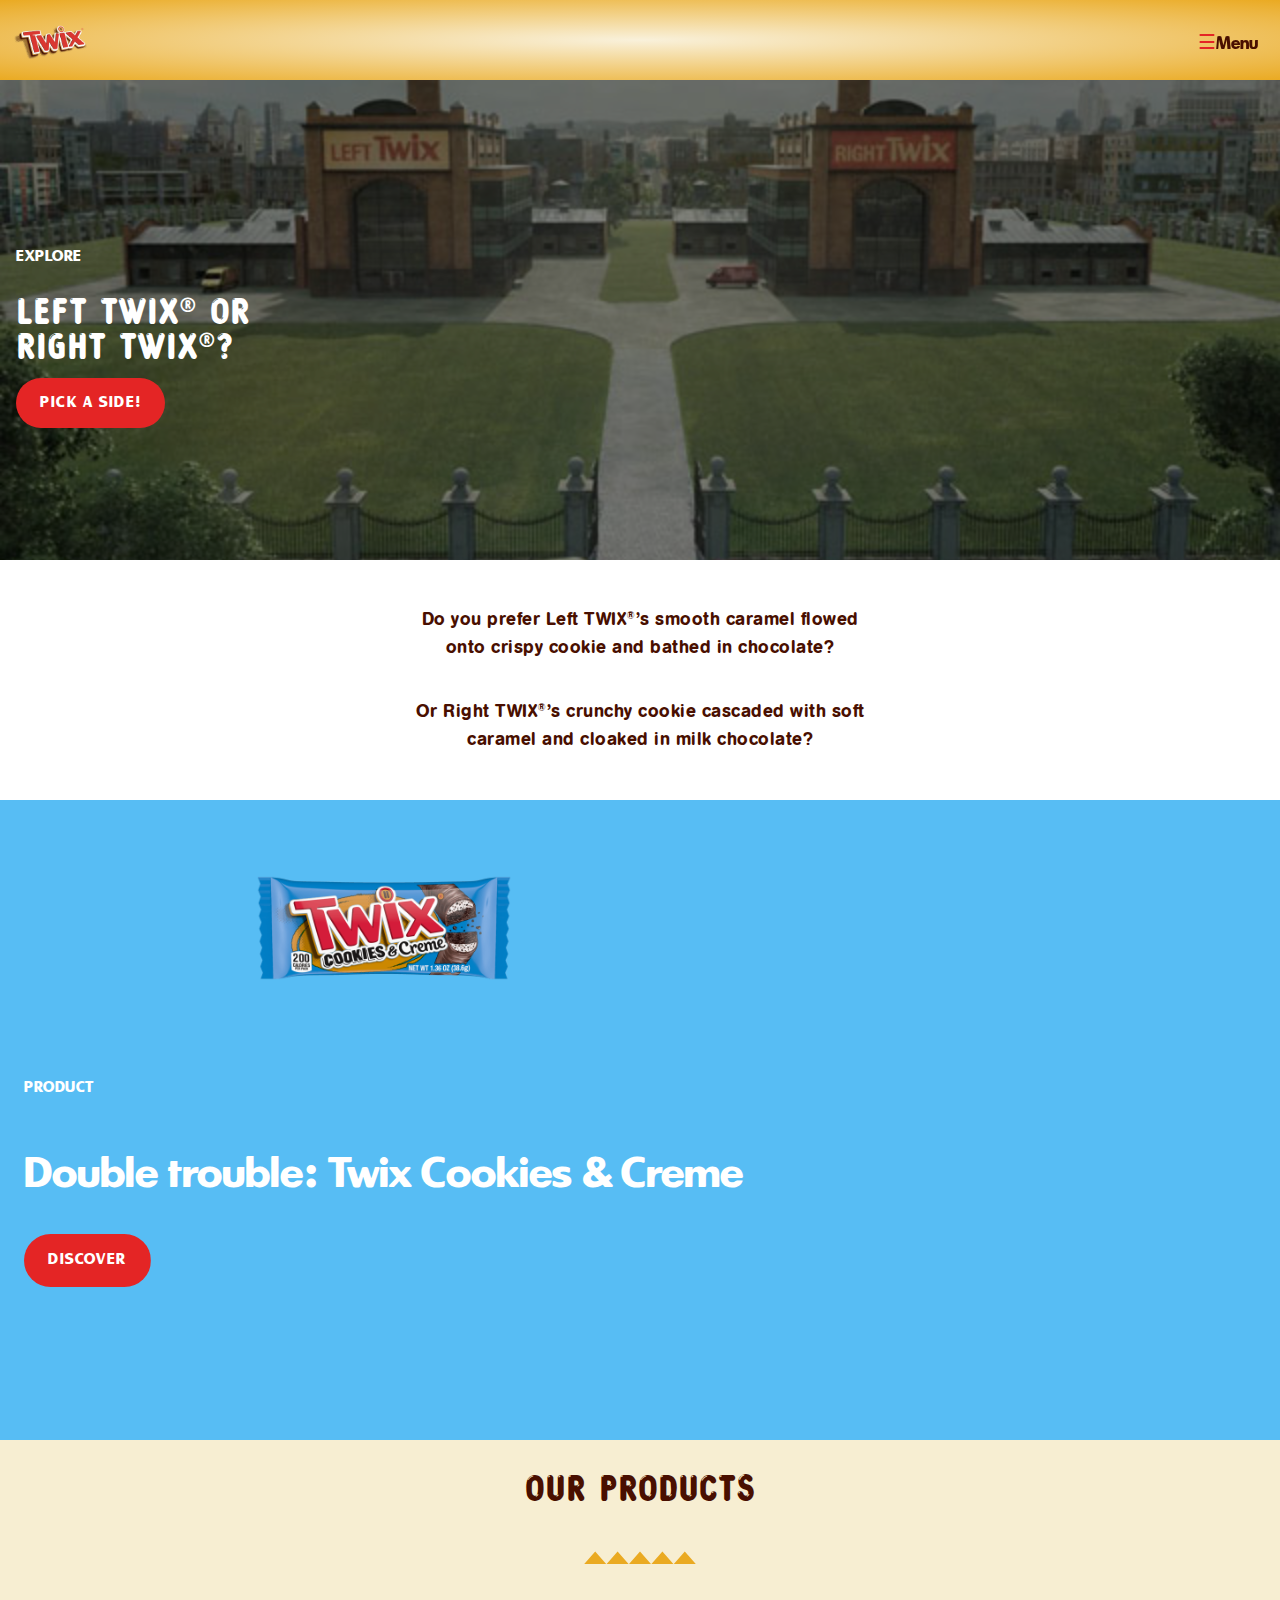
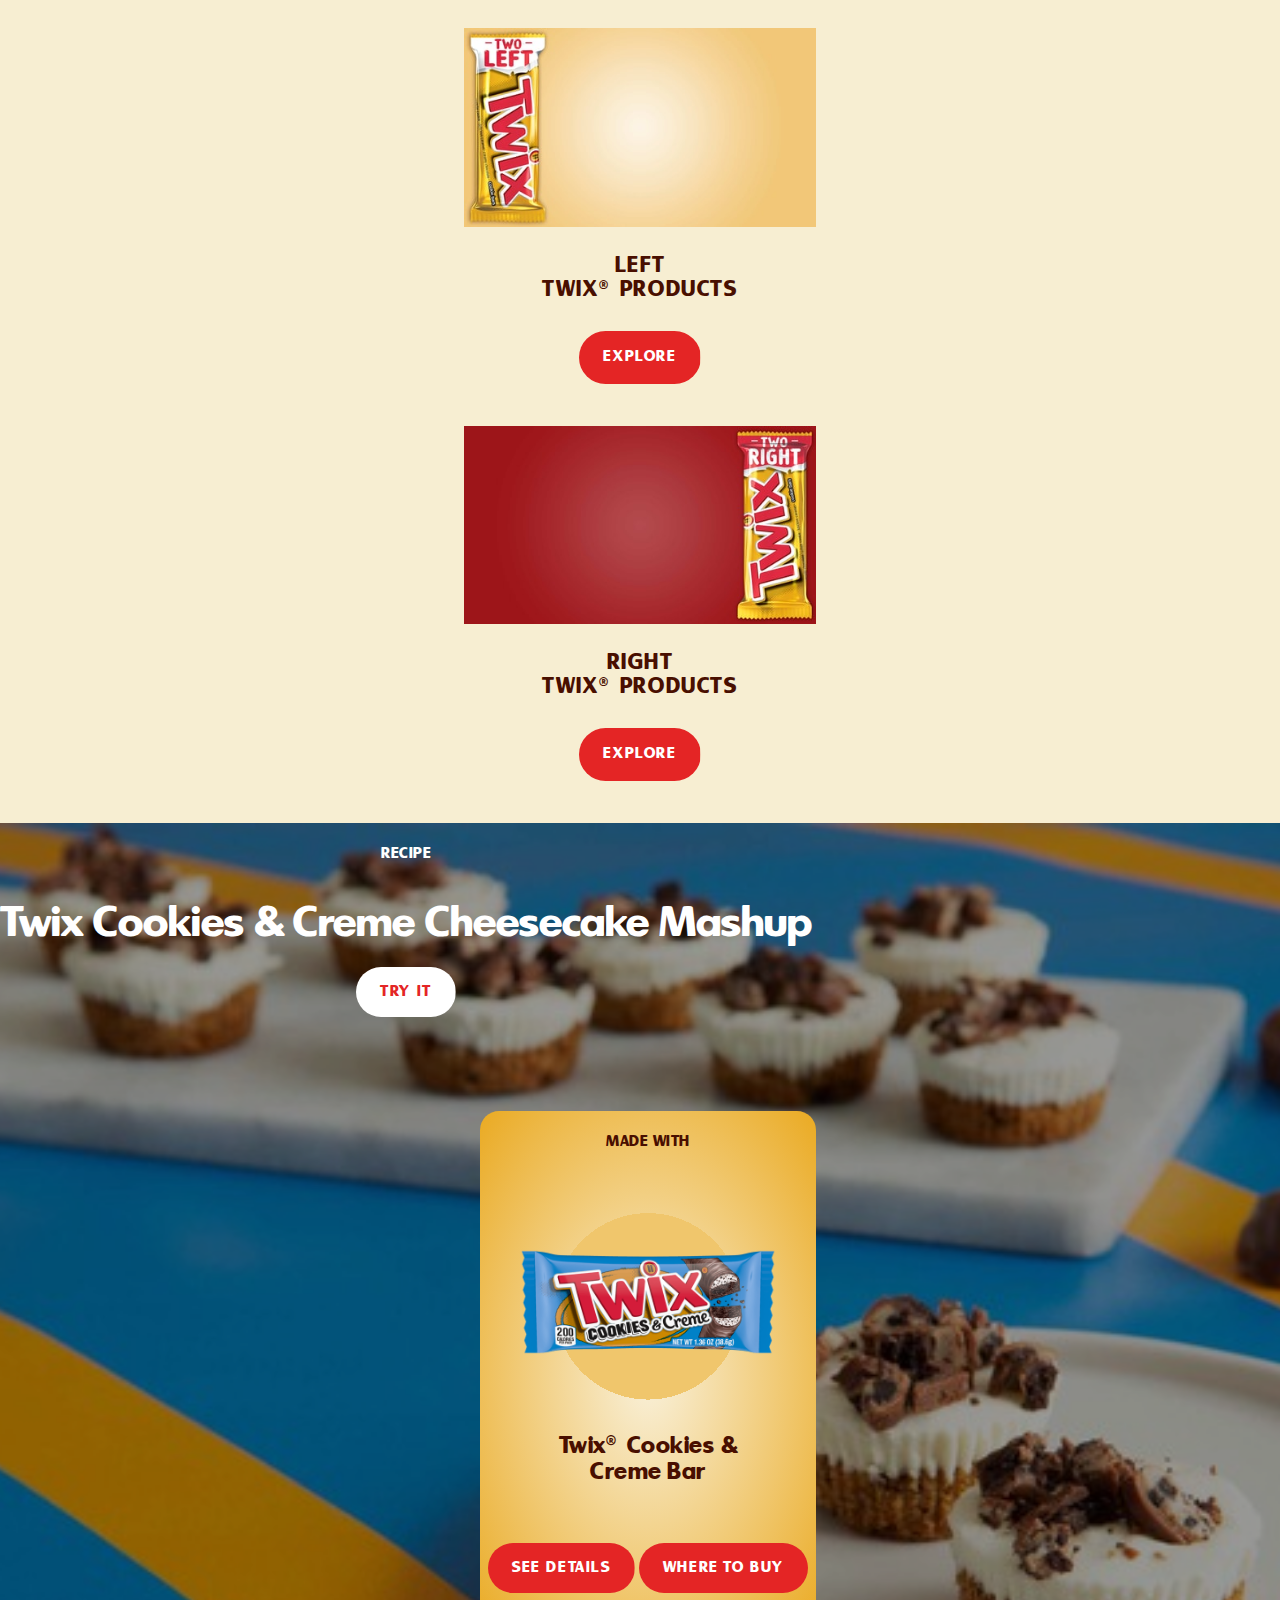
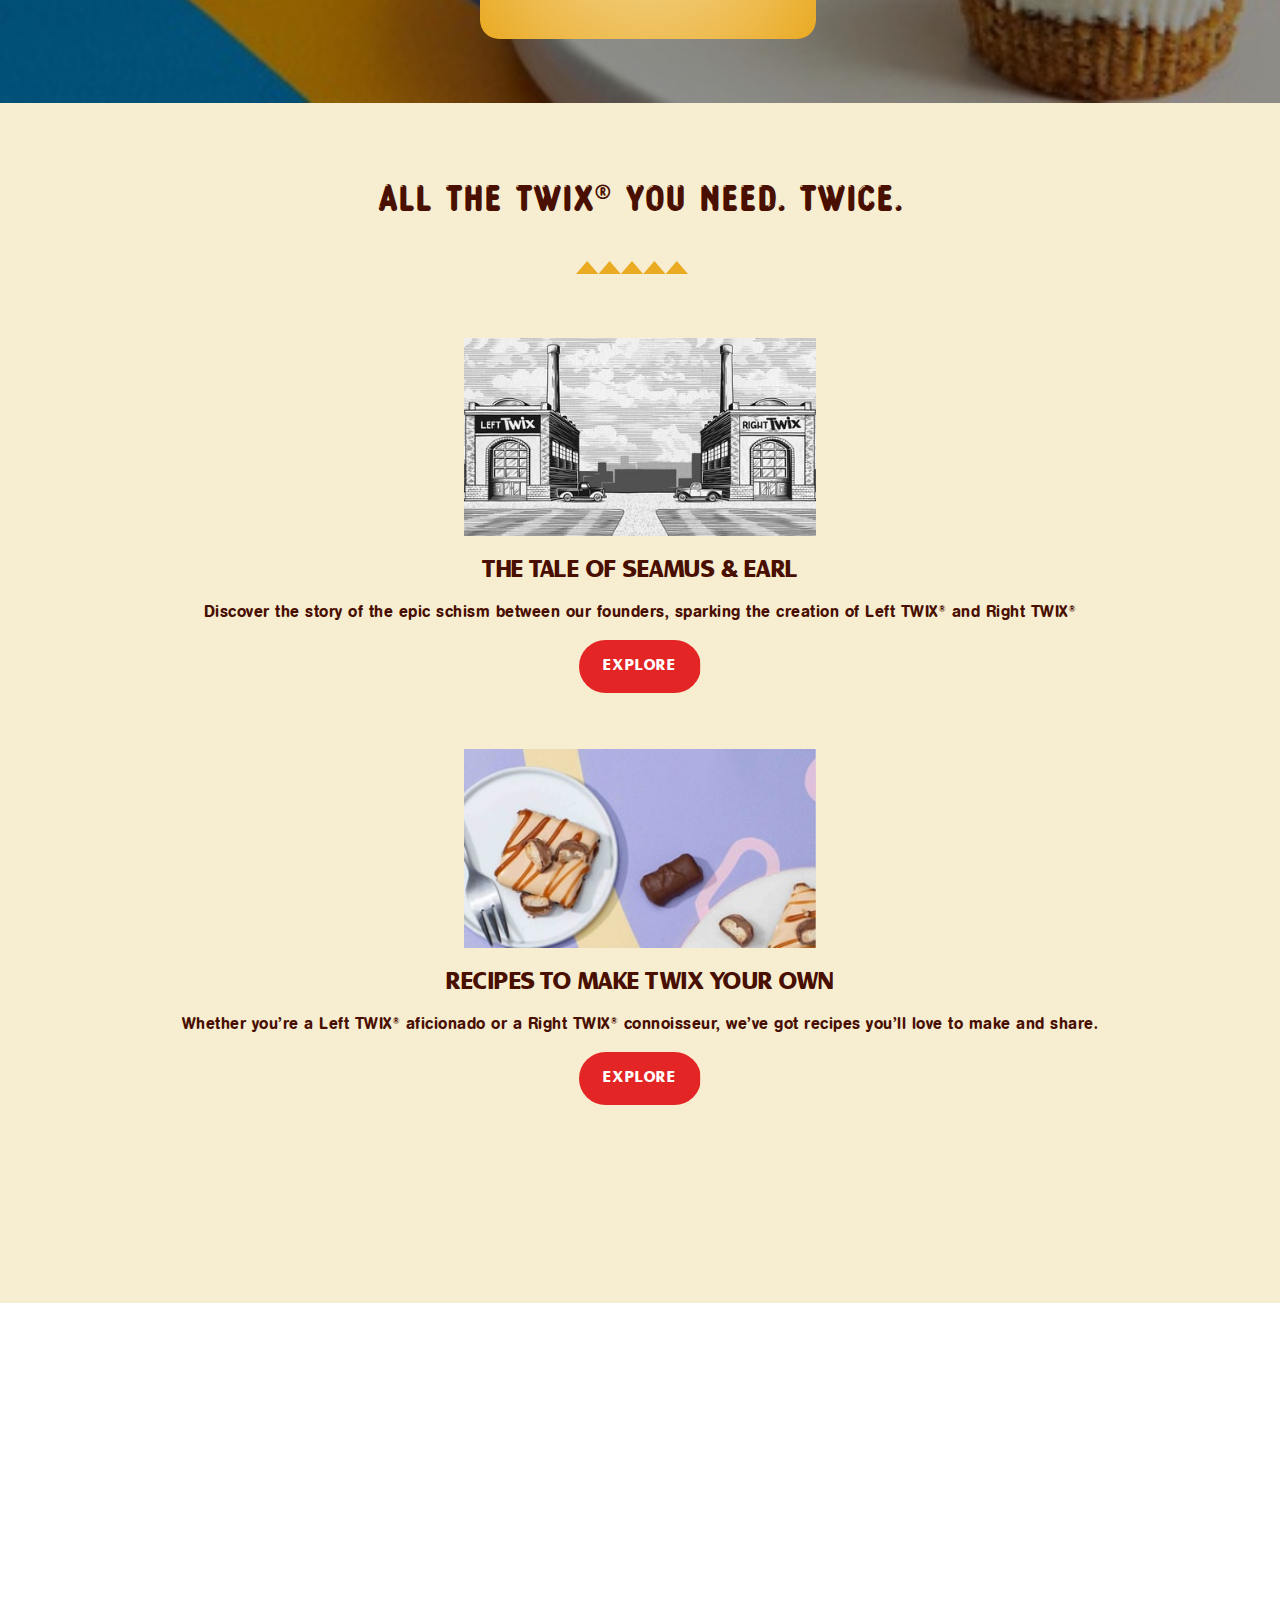
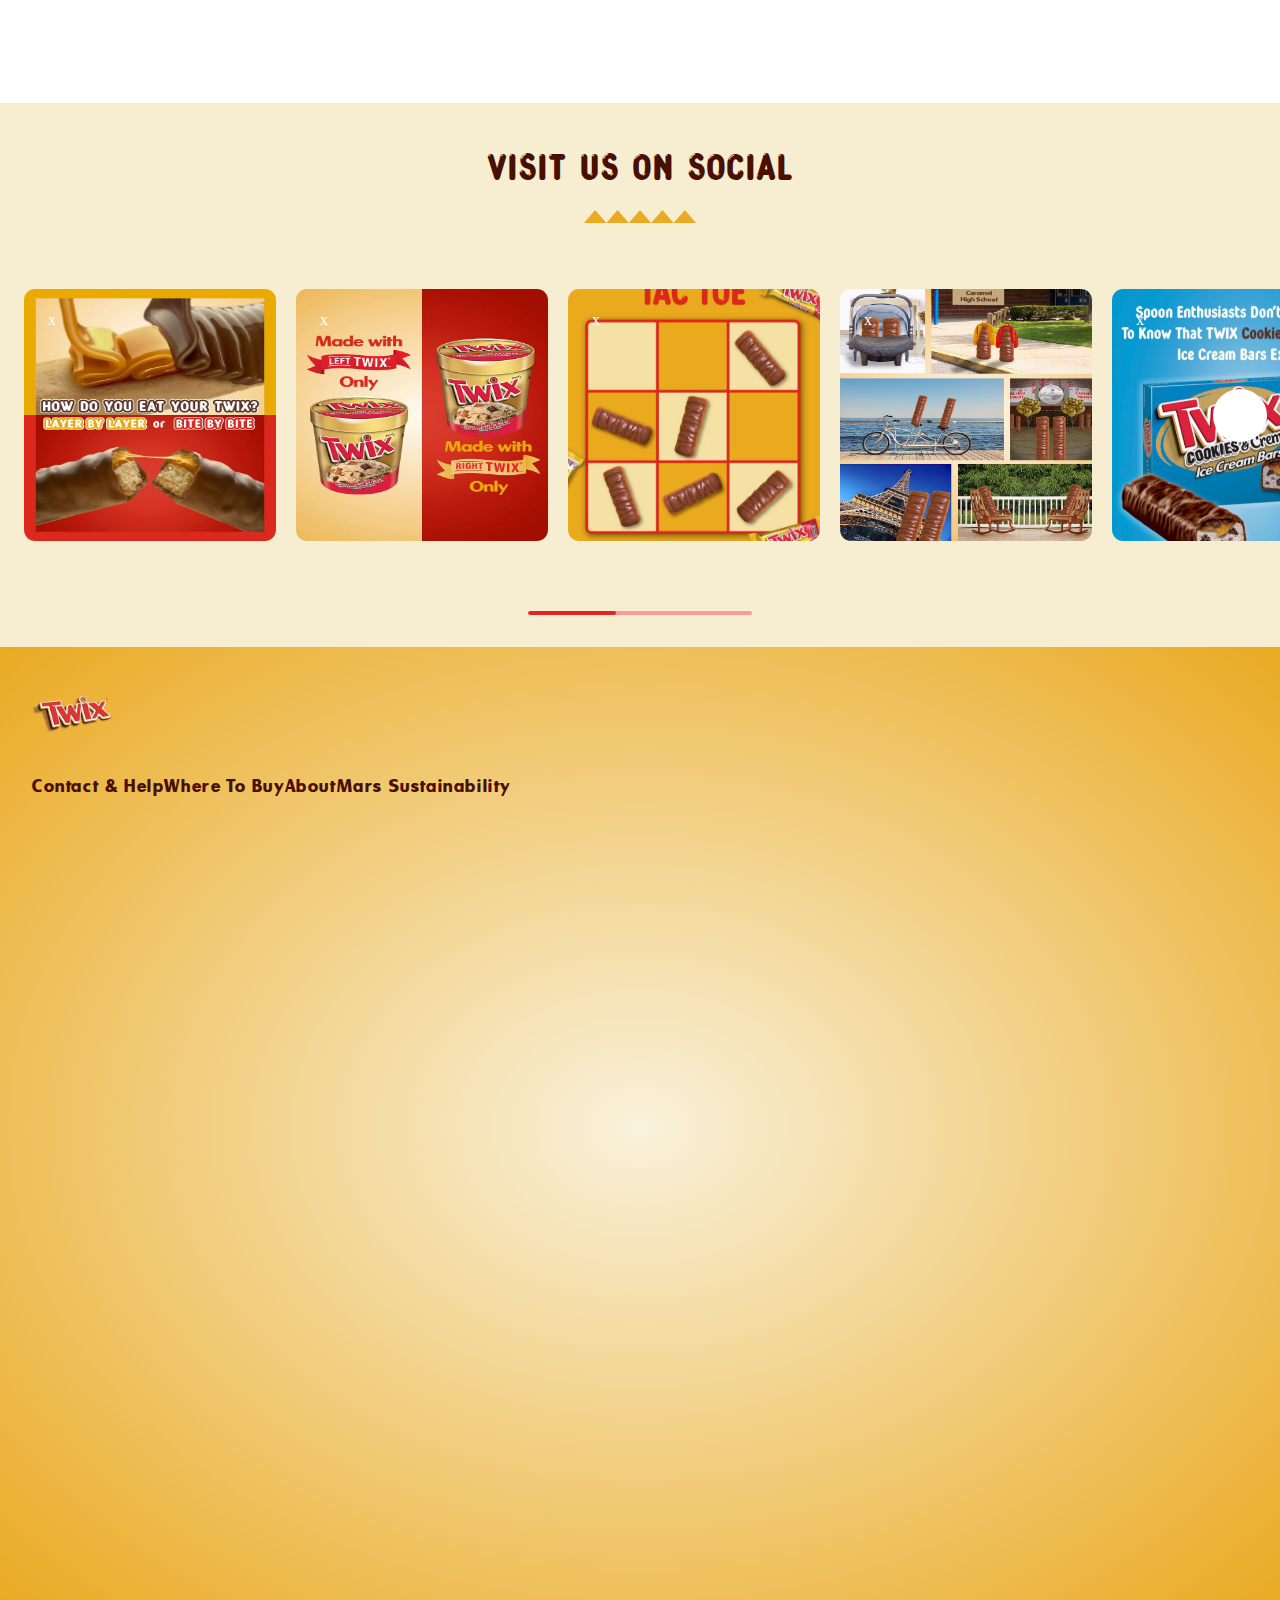
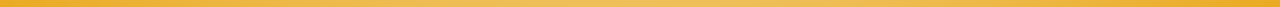
==== commit fecdf43b: "Add files via upload" ====
--- a/index.html
+++ b/index.html
@@ -213,51 +213,6 @@
 		</nav>
 	</footer>
 
-	<footer>
-
-		<nav>
-			<h3>Follow us on</h3>
-			<ul>
-				<li><a href="#"></a>Facebook van Twix openen in een nieuw venster</li>
-				<li><a href="#"></a>Instagram van Twix openen in een nieuw venster</li>
-				<li><a href="#"></a>Twitter van Twix openen in een nieuw venster</li>
-				<li><a href="#"></a>YouTube van Twix openen in een nieuw venster</li>
-			</ul>
-
-
-			<ul>
-				<li><a href="#">Note to parents</a></li>
-				<li><a href="#">Modern slavery act</a></li>
-				<li><a href="#">Cookie settings</a></li>
-				<li><a href="#">Legal</a></li>
-				<li><a href="#">Accesibility</a></li>
-
-				<li><a href="#">Supply chain transparency</a></li>
-				<li><a href="#">Cookie notice</a></li>
-				<li><a href="#">Privacy policy</a></li>
-				<li><a href="#">Ad choice</a></li>
-			</ul>
-			
-			<p>
-				This is a marketing site
-
-				This is a marketing site This site includes information, games, advertisements 
-				and promotional offers featuring our products. Children should get a parent’s 
-				permission before visiting any website or giving personal information. 
-				You must be 18 or older to shop online.
-
-				® TM Trademarks © Mars, Incorporated 2021. Other trademarks are property of 
-				their respective owners.
-			</p>
-
-
-
-			<section>
-				<h3>LOVE TWIX®? Check out more brands from Mars Wrigley.</h3>
-			</section>
-		</nav>
-	</footer>
-
 	<audio>
 		<source src="audio/heilig.wav">
 	</audio>
--- a/styles/stylesheet.css
+++ b/styles/stylesheet.css
@@ -16,21 +16,6 @@
 /* ░░░░░░░░░░░░░░░░░░░░░░░░░░░░░░░░░░░░░░░░░░░░░░░░░ */
 /* ░░░░░░░░░░░░░      Stylesheet      ░░░░░░░░░░░░░░ */
 /* ░░░░░░░░░░░░░░░░░░░░░░░░░░░░░░░░░░░░░░░░░░░░░░░░░ */
-
-
-
-
-
-
-
-
-
-/* Bezig met opschonen ... */
-
-
-
-
-
 
 
 
@@ -50,53 +35,120 @@
   box-sizing:border-box;  
 }
 
-
 body {
+  overflow-x:hidden;
   margin: 0;
-
-  overflow-x:hidden;
-}
-
-
-
-/* ░░░░░░░░░░░░░░░░░░░░░░░░░░░░░░░░░░░░░░░░░░░░░░░░░ */
-/* ░░░░░░░░░░░░░░░░░░░ Properties ░░░░░░░░░░░░░░░░░░ */
-/* ░░░░░░░░░░░░░░░░░░░░░░░░░░░░░░░░░░░░░░░░░░░░░░░░░ */
+}
+
+
+
+
+
+
+
+
+
+
+/* ░░░░░░░░░░░░░░░░░░░░░░░░░░░░░░░░░░░░░░░░░░░░░░░░░ */
+/* ░░░░░░░░░░░░░░░░░░░            ░░░░░░░░░░░░░░░░░░ */
+/* ░░░░░░░░░░░░░░░░░░░░░░░░░░░░░░░░░░░░░░░░░░░░░░░░░ */
+
+
+/* █████████████████████████████████████████████████ */
+/* ████████████████                 ████████████████ */
+/* █████████████████████████████████████████████████ */
+
 
 :root {
-	--white:#ffffff;
-  --accent-grey:#F9F1DB;
-  --grey:#F4F4F4;
-	--black:#000000;
+
+/* Algemeen */
+  --twix-primary-color: #490F00;
+  --twix-secondary-color:#eaaa22;
+  --twix-tertiary-color: #f7eed2;
+
+  --twix-accent-color: #f0c66c;
+
+  --twix-subcolor-1: #F9F1DB;
+  --twix-subcolor-2: #f7eed2;
+  --twix-subcolor-3: #f4f4f4;
 
   --orange: #e64d1e;
-
-  --dark-blue: blue;
-
-	--button-background-color:#E42525;
-  --accent-button-background-color: #E62B1E;
-
-
-
-
-  --dark-background-color:#490F00;
-  --background-color:#eaaa22;
-  --accent-background-color:#f7eed2;
-
-  --accent-twix-color: #f0c66c;
-
-  --overlay-background-color:#57BDF4;
-  --overlay-accent-color: #79caf6;
+  --white: #ffffff;
+  --black: #000000;
+
+  --twix-complementary-color: #57BDF4;
+  --twix-complementary-subcolor: #79caf6;
+
+/* Typografie */
+  --twix-primary-heading-color: #490F00;
+  --twix-secondary-heading-color: #ffffff;
+
+  --twix-primary-body-text-color: #490F00;
+  --twix-secondary-body-text-color: #ffffff;
+
+/* Interactie */
+  --twix-primary-button-ccolor: #E42525;
+  --twix-secondary-button-color: #ffffff;
+
+  --twix-primary-button-text-color: #ffffff;
+  --twix-secondary-button-text-color: #E42525;
+  --twix-tertiary-button-text-color: #490F00;
+
+  --twix-primary-body-text-color: #490F00;
+  --twix-secondary-body-text-color: #ffffff;
 
 
   --indicator-color: #E42525;
   --indicator-background-color: #fa9b9b;
-
-}
-
-/**********************************************/
-/************* Algemene stijling *************/
-/********************************************/
+}
+
+
+@media (prefers-color-scheme:dark) {
+
+  :root {
+
+/* Algemeen */
+  --twix-primary-color: #490F00;
+  --twix-secondary-color:#eaaa22;
+  --twix-tertiary-color: #f7eed2;
+
+  --twix-accent-color: #f0c66c;
+
+  --twix-subcolor-1: #F9F1DB;
+  --twix-subcolor-2: #f7eed2;
+  --twix-subcolor-3: #f4f4f4;
+
+  --orange: #e64d1e;
+  --white: #ffffff;
+  --black: #000000;
+
+  --twix-complementary-color: #57BDF4;
+  --twix-complementary-subcolor: #79caf6;
+
+/* Typografie */
+  --twix-primary-heading-color: #490F00;
+  --twix-secondary-heading-color: #ffffff;
+
+  --twix-primary-body-text-color: #490F00;
+  --twix-secondary-body-text-color: #ffffff;
+
+/* Interactie */
+  --twix-primary-button-ccolor: #E42525;
+  --twix-secondary-button-color: #ffffff;
+
+  --twix-primary-button-text-color: #ffffff;
+  --twix-secondary-button-text-color: #E42525;
+  --twix-tertiary-button-text-color: #490F00;
+
+  --twix-primary-body-text-color: #490F00;
+  --twix-secondary-body-text-color: #ffffff;
+
+
+  --indicator-color: #E42525;
+  --indicator-background-color: #fa9b9b;
+  }
+}  
+
 
 
 
@@ -108,10 +160,6 @@
 /* ░░░░░░░░░░░░░░░░░░░░░░░░░░░░░░░░░░░░░░░░░░░░░░░░░ */
 /* ░░░░░░░░░░░░░░░░░░░ Typografie ░░░░░░░░░░░░░░░░░░ */
 /* ░░░░░░░░░░░░░░░░░░░░░░░░░░░░░░░░░░░░░░░░░░░░░░░░░ */
-
-
-
-
 
 
 /* █████████████████████████████████████████████████ */
@@ -142,6 +190,11 @@
 /* █████████████████████████████████████████████████ */
 
 
+h1, h2, h3, h4, p, a {
+  font-weight: inherit;
+
+}
+
 h3, h4, p, a {
   letter-spacing: 0.5px;
 }
@@ -150,57 +203,54 @@
 h1 {
   font-family: 'Glowworm';
   font-size: 40px;
-  font-weight: inherit;
 
   text-transform: uppercase;
 
-  color: white;
+  color: var(--twix-secondary-heading-color);
 }
 
 h2 {
   font-family: 'Twix';
   font-size: 40px;
-  font-weight: inherit;
-  
-  line-height: 40px;
-  
-  color: var(--white);
+  
+  
+  color: var(--twix-secondary-heading-color);
 }
 
 h3 {
   font-family: 'Twix';
   font-size: 22px;
-  font-weight: inherit;
   text-transform: uppercase;
   
   line-height: 26px;
   
-  color: var(--dark-background-color);
+  color: var(--twix-primary-heading-color);
 }
 
 h4 {
   font-family: 'Twix';
   font-size: 14px;
-  font-weight: inherit;
   
   line-height: 26px;
 
   text-transform: uppercase;
   
-  color: var(--white);
-}
-
+  color: var(--twix-secondary-heading-color);
+}
 
 p {
-  font-family: Ag book;
+  font-family: 'ag book';
   font-size: 18px;
-  font-weight: inherit;
   
   line-height: 28px;
   text-align: center;
   
-  color: var(--dark-background-color);
-}
+  color: var(--twix-primary-body-text-color);
+}
+
+
+
+
 
 
 
@@ -210,8 +260,6 @@
 /* ░░░░░░░░░░░░░░░░░░░░░░░░░░░░░░░░░░░░░░░░░░░░░░░░░ */
 /* ░░░░░░░░░░░░░░░░░░░ Interactie ░░░░░░░░░░░░░░░░░░ */
 /* ░░░░░░░░░░░░░░░░░░░░░░░░░░░░░░░░░░░░░░░░░░░░░░░░░ */
-
-
 
 
 /* ██████████████████████████████████████████████████ */
@@ -234,8 +282,8 @@
 
 border-radius: 30px;
 
-color: var(--white);
-background-image: linear-gradient(45deg, var(--white) 50%,var(--button-background-color) 50%);
+color: var(--twix-primary-button-text-color);
+background-image: linear-gradient(45deg, var(--twix-secondary-button-color) 50%,var(--twix-primary-button-ccolor) 50%);
 
 background-position-x: 100%;
 background-position-y: 0%;
@@ -253,7 +301,7 @@
 
 
 a:hover {
-  color: var(--accent-button-background-color);
+  color: var(--twix-secondary-button-text-color);
   background-position: 0;
 }
 
@@ -261,24 +309,36 @@
 }
 
 a:active {
-  background-position: 0;
-}
-
-/* Focus toevoegen. */
-/* Activate toevoegen. */
-/* Visited toevoegen. */
+  color: var( --twix-secondary-body-text-color);
+  background-image: linear-gradient(45deg, var(--twix-primary-button-ccolor) 50%,var(--twix-secondary-button-color) 50%);
+}
 
 button {
   border: none;
   background: none;
-}
-
-button:hover {
+
   cursor: pointer;
 }
 
 
-/* Driehoekige dingetjes die op Twixjes lijken. */
+
+
+
+
+
+
+
+
+/* ░░░░░░░░░░░░░░░░░░░░░░░░░░░░░░░░░░░░░░░░░░░░░░░░░ */
+/* ░░░░░░░░░░░░░░░░░░░    Stijl    ░░░░░░░░░░░░░░░░░ */
+/* ░░░░░░░░░░░░░░░░░░░░░░░░░░░░░░░░░░░░░░░░░░░░░░░░░ */
+
+
+/* ██████████████████████████████████████████████████ */
+/* ██████████████████████ Vormen ████████████████████ */
+/* ██████████████████████████████████████████████████ */
+
+
 div:nth-child(even) {
   width: 7em;
   height: 8em;
@@ -286,7 +346,7 @@
   margin-top: -12em;
   margin-bottom: 4em;
 
-  background-color: var(--background-color);
+  background-color: var(--twix-secondary-color);
 
   clip-path: polygon(0% 100%, 10% 90%, 20% 100%,
   30% 90%, 40% 100%, 
@@ -299,13 +359,24 @@
 
 
 
-/* Header die overal hetzelfde is. */
+
+
+
+
+
+/* ░░░░░░░░░░░░░░░░░░░░░░░░░░░░░░░░░░░░░░░░░░░░░░░░░ */
+/* ░░░░░░░░░░░░░░░░░░░            ░░░░░░░░░░░░░░░░░░ */
+/* ░░░░░░░░░░░░░░░░░░░░░░░░░░░░░░░░░░░░░░░░░░░░░░░░░ */
+
+
+/* █████████████████████████████████████████████████ */
+/* ████████████████                 ████████████████ */
+/* █████████████████████████████████████████████████ */
 
 
 header {
-  height: 30em;
-}
-
+  height: 35em;
+}
 
 
 header nav {
@@ -323,7 +394,7 @@
   display: flex;
   justify-content: space-between;
 
-  background-image: radial-gradient(var(--accent-grey), var(--background-color));
+  background-image: radial-gradient(var(--twix-subcolor-1), var(--twix-secondary-color));
 }
 
 header nav.uitschuiven{
@@ -332,40 +403,52 @@
 
 
 /* Knoppen */
+header nav > a {
+  position: absolute;
+  top: 1.8em;
+
+  padding: 0;
+
+  background-image: none;
+
+  cursor: pointer;
+}
+
+header nav > a:active {
+  background-image: none;
+}
+
+/* Twix logo  */
+header nav > a:first-of-type {
+  left: 1em;
+}
+
+header nav > a img {
+  height: 2.4em;
+}
+
+/* Hamburger menu */
 header nav button {
   position: absolute;
 
+  right: 1em;
   top: 1.8em;
-}
-
-/* Twix logo  */
-header nav button:first-of-type {
-  left: 1em;
-}
-
-header nav button img {
-  height: 2.4em;
-}
-
-/* Hamburger menu */
-header nav button:last-of-type {
-  right: 1em;
   
   font-size: 16px;
   font-family: 'Twix';
 
-  color: var(--dark-background-color);
-}
-
-header nav button:last-of-type::before {
+  color: var(--twix-tertiary-button-text-color);
+}
+
+header nav button::before {
   content: '☰';
 
   font-size: 20px; 
 
-  color: var(--button-background-color);
-}
-
-/* ✕ */
+  color: var(--twix-secondary-button-text-color);
+}
+
+
 header nav ul {
   visibility: hidden;
 
@@ -395,13 +478,158 @@
   text-transform: capitalize;
   text-decoration: none;
 
-  color: var(--dark-background-color);
+  color: var(--twix-tertiary-button-text-color);
 
   background-image: none;
 }
 
-
-
-
-
-
+header nav ul li a:active {
+  background-image: none;
+}
+
+
+
+/* ██████████████████████████████████████████████████ */
+/* ███████████████ Footer, Container ████████████████ */
+/* ██████████████████████████████████████████████████ */
+
+
+footer:first-of-type {
+  position: relative;
+
+  width: auto;
+  height: 16em;
+
+  background-image: radial-gradient(var(--twix-subcolor-1), var(--twix-secondary-color));
+}
+
+footer:first-of-type nav {
+  position: absolute;
+  left: 2em;
+  top: 3em;
+}
+
+footer nav button {
+  padding: 0;
+
+  margin-bottom: 2em;
+}
+
+footer nav button img {
+  width: 6em;
+  height: auto;
+}
+
+footer nav ul{
+  padding: 0;
+
+  column-count: 2;
+  list-style-type: none;
+}
+
+footer nav ul li {
+  margin: 0 0 1.5em 0;
+}
+
+footer:first-of-type nav:first-of-type ul li a {
+  display: inline-block;
+
+  padding: 0;
+
+  font-family: 'twix';
+  font-size: 16px;
+  font-weight: inherit;
+  
+  text-align: center;
+  text-transform: capitalize;
+  text-decoration: none;
+  letter-spacing: 1.6px;
+
+  border-radius: 0;
+
+  color: var(--twix-tertiary-button-text-color);
+  background-image: unset;
+}
+
+
+
+
+
+footer:last-of-type {
+  position: relative;
+
+  width: auto;
+  height: 60em;
+
+  background-color: var(--twix-primary-button-ccolor);
+}
+
+footer:last-of-type div {
+
+  width: 5em;
+
+  position: absolute;
+  top: 4em;
+
+  background-color: var(--twix-primary-button-ccolor);
+}
+
+footer:last-of-type h3 {
+  margin: 0;
+
+  font-size: 16px;
+
+
+  color: var(--twix-secondary-heading-color);
+}
+
+
+footer:last-of-type nav ul:first-of-type {
+  display: flex;
+
+  column-count: 1;
+}
+
+footer:last-of-type nav ul li a {
+  display: inline-block;
+
+  padding: 0;
+
+  font-family: 'ag book';
+  font-size: 12px;
+  font-weight: inherit;
+
+  
+  text-align: center;
+  text-transform: capitalize;
+  text-decoration: none;
+  letter-spacing: 0.5px;
+
+  border-radius: 0;
+
+  color: var(--white);
+  background-image: none;
+
+  background-position-x: none;
+  background-position-y: none;
+  background-size: none;
+
+  transition-delay: none;
+  transition-duration: none;
+  transition-property: none;
+  transition-timing-function: none;
+
+}
+
+footer:last-of-type nav p {
+  color: var(--white);
+
+  text-align: left;
+
+  font-size: 12px;
+  line-height: 1.6em;
+}
+
+
+
+
--- a/styles/home.css
+++ b/styles/home.css
@@ -36,7 +36,7 @@
 
   position: absolute;
 
-  top: calc(20% - 1em);
+  top: 25%;
   left: 1em;
 }
 
@@ -118,12 +118,12 @@
 
   height: 40em;
 
-  background-color: var(--overlay-background-color);
+  background-color: var(--twix-complementary-color);
 
   /* Styling cirkels op achtergrond */
   background-image: 
-    radial-gradient(circle at center 37%,var(--overlay-accent-color) 25%, transparent 25%),
-    radial-gradient(circle at center 37%,var(--overlay-accent-color) 25%, transparent 25%);
+    radial-gradient(circle at center 37%,var(--twix-complementary-subcolor) 25%, transparent 25%),
+    radial-gradient(circle at center 37%,var(--twix-complementary-subcolor) 25%, transparent 25%);
 
   background-size: 60em 27em, 40em 27em;
 
@@ -199,7 +199,7 @@
   
   align-items: center;
 
-  background-color: var(--accent-background-color);
+  background-color: var(--twix-tertiary-color);
 }
 
 /* ██████████████████████████████████████████████████ */
@@ -211,12 +211,10 @@
 
   text-transform: uppercase;
 
-  color: var(--dark-background-color);
+  color: var(--twix-primary-heading-color);
 
   margin-bottom: 3em;
 }
-
-/* ▲▲▲▲▲▲ */
 
 main section:nth-of-type(3) article {
   display: flex;
@@ -225,17 +223,47 @@
   align-items: center;
 }
 
-/*  ▶ ▶ Afbeeldingen Linker en rechter Twix */
 main section:nth-of-type(3) article img {
   order: -1;
 
   width: 22em;
   height: auto;
 
-  transition: all .4s ease-in-out; 
-}
-
-/*  ▶ ▶ Afbeeldingen vergroten, hover */
+
+  transition: .4s ease-in-out; 
+}
+
+main section:nth-of-type(3) article.rechts_invliegen {
+	animation: rechts_invliegen 0.5s cubic-bezier(0.250, 0.460, 0.450, 0.940) both;
+}
+
+@keyframes rechts_invliegen {
+  0% {
+    transform: translateX(1000px);
+    opacity: 0;
+  }
+  100% {
+    transform: translateX(0);
+    opacity: 1;
+  }
+}
+
+main section:nth-of-type(3) article.links_invliegen {
+	animation: links_invliegen 0.5s cubic-bezier(0.250, 0.460, 0.450, 0.940) both;
+}
+
+@keyframes links_invliegen {
+  0% {
+    transform: translateX(-1000px);
+    opacity: 0;
+  }
+  100% {
+    transform: translateX(0);
+    opacity: 1;
+  }
+}
+
+/* Afbeeldingen vergroten tijdens hover */
 main section:nth-of-type(3) article img:hover {
   transform: scale(1.1);
 }
@@ -245,26 +273,26 @@
   display: block;
 }
 
-/*  ▶ ▶ Klikbare titels, Left Right Twix products */
+/* Klikbare titels */
 main section:nth-of-type(3) article a:first-of-type {
   font-size: 20px;
 
   text-align: center;
   text-transform: uppercase;
 
-  color: var(--dark-background-color);
+  color: var(--twix-tertiary-button-text-color);
   background-image: none;
 
   margin: .5em 0 .5em 0;
 }
 
-/*  ▶ ▶ Klikbare titels kleuren rood, hover */
+/* Titels kleuren rood tijdens hover */
 main section:nth-of-type(3) article a:first-of-type:hover {
-  color: var(--button-background-color);
-}
-
-
-/*  ▶ ▶ Klikbare rode knoppen, Explore */
+  color: var(--twix-secondary-button-text-color);
+}
+
+
+/* Rode knoppen */
 main section:nth-of-type(3) article a:last-of-type {
   margin-bottom: 3em;
 }
@@ -279,7 +307,7 @@
 
 
 /* ░░░░░░░░░░░░░░░░░░░░░░░░░░░░░░░░░░░░░░░░░░░░░░░░░ */
-/* ░ Section 4, gele blok, achtergrond afbeelding ░░ */
+/* ░░                                             ░░ */
 /* ░░░░░░░░░░░░░░░░░░░░░░░░░░░░░░░░░░░░░░░░░░░░░░░░░ */
 
 
@@ -289,6 +317,7 @@
 
 main section:nth-of-type(4) {
   position: relative;
+
   height: 55em;
 
   text-align: center;
@@ -316,51 +345,76 @@
 }
 
 main section:nth-of-type(4) article:first-of-type a {
-  color: var(--button-background-color);
-  background-image: linear-gradient(45deg, var(--white) 50%,var(--white) 50%);
+  color: var(--twix-secondary-button-text-color);
+  background-image: linear-gradient(45deg, var(--twix-secondary-button-color) 50%,var(--twix-secondary-button-color) 50%);
 }
 
 /* Omgekeerde hover voor witte knop */
 main section:nth-of-type(4) article:first-of-type a:hover {
-  color: var(--white);
-  background-image: linear-gradient(45deg, var(--button-background-color) 50%,var(--white) 50%);
-}
-
+  color: var(--twix-primary-button-text-color);
+  background-image: linear-gradient(45deg, var(--twix-primary-button-ccolor) 50%,var(--twix-secondary-button-color) 50%);
+}
 
 
 
 /* Gele blok met Twix afbeelding */
 main section:nth-of-type(4) article:last-of-type {
   top: 18em;
-  right: calc(50% -10em);
+  right: calc(50% - 10em);
   left: calc(50% - 10em);
 
   width: 21em;
   height: 33em;
 
   border-radius: 1.2em;
+
+  --center-color: var(--twix-accent-color);
+  --inner-color: var(--twix-subcolor-1);
+  --outer-color: var(--twix-secondary-color);
+
   
   background-image: 
-    radial-gradient(circle at center 37%,var(--accent-twix-color) 25%, transparent 25%),
-    radial-gradient(var(--accent-grey), var(--background-color));
-}
+    radial-gradient(circle at center 37%,var(--center-color) 25%, transparent 25%),
+    radial-gradient(var(--inner-color), var(--outer-color));
+
+    transition: --center-color 1s ease-in-out;
+}
+
 
 /* Gele blok met Twix afbeelding kleurt rood bij hover */
 main section:nth-of-type(4) article:last-of-type.opvullen-achtergrond{
-  background-image: 
-    radial-gradient(circle at center 37%,var(--orange) 25%, transparent 25%),
-    radial-gradient(var(--button-background-color), var(--button-background-color));
+  --center-color: var(--orange);
+  --inner-color: var(--twix-primary-button-ccolor);
+  --outer-color: var(--twix-primary-button-ccolor);
+}
+
+@property --center-color {
+  syntax: '<color>';
+  inherits: false;
+  initial-value: transparent;
+}
+
+@property --inner-color {
+  syntax: '<color>';
+  inherits: false;
+  initial-value: transparent;
+}
+
+@property --outer-color {
+  syntax: '<color>';
+  inherits: false;
+  initial-value: transparent;
 }
 
 main section:nth-of-type(4) article:last-of-type h4 {
-  color: var(--dark-background-color);
+  color: var(--twix-primary-heading-color);
 
   transition: 1s ease-in-out;
 }
 
 /* Kleine titel licht op bij hover over het gehele blok */
 main section:nth-of-type(4) article:last-of-type h4.oplichten-kleine {
-  color: var(--white);
+  color: var(--twix-secondary-heading-color);
 
   transition: 1s;
 }
@@ -389,7 +443,7 @@
 
 /* Grote titel licht op bij hover over het gehele blok */
 main section:nth-of-type(4) article:last-of-type h3.oplichten-grote {
-  color: var(--white);
+  color: var(--twix-secondary-heading-color);
   
   transition: 1s;
 }
@@ -400,8 +454,8 @@
 }
 
 main section:nth-of-type(4) article:last-of-type a.oplichten {
-  color: var(--button-background-color);
-  background-image: linear-gradient(45deg, var(--white) 50%,var(--white) 50%);
+  color: var(--twix-secondary-button-text-color);
+  background-image: linear-gradient(45deg, var(--twix-secondary-button-color) 50%,var(--twix-secondary-button-color) 50%);
 }
 
 
@@ -426,7 +480,7 @@
   width: auto;
   height: 75em;
 
-  background-color: var(--accent-background-color);
+  background-color: var(--twix-tertiary-color);
 }
 
 
@@ -435,16 +489,16 @@
 /* ██████████████████████████████████████████████████ */
 
 main section:nth-of-type(5) h2 {
+  font-family: 'glowworm';
+
+  text-transform: uppercase;
+  text-align: center;
+
   padding-top: 2em;
   
   margin: 0 0 3em 0;
 
-  font-family: 'glowworm';
-
-  text-transform: uppercase;
-  text-align: center;
-
-  color: var(--dark-background-color);
+  color: var(--twix-primary-heading-color);
 }
 
 /*  ▶ ▶ Positie driehoeken omhoogstaand. */
@@ -462,7 +516,7 @@
 }
 
 main section:nth-of-type(5) article img {
-  width: 22 em;
+  width: 22em;
   height: auto;
 
   order: -1;
@@ -551,7 +605,7 @@
   flex-direction: column;
   justify-content: space-evenly;
 
-  background-color: var(--accent-background-color);
+  background-color: var(--twix-tertiary-color);
   height: 34em;
 }
 
@@ -574,15 +628,17 @@
   text-transform: uppercase;
   text-align: center;
 
-  color: var(--dark-background-color);
+  color: var(--twix-primary-heading-color);
 }
 
 main section:nth-of-type(7) ul {
   display: flex;
   padding: 20px 0;
+
+  list-style: none;
+
   overflow: scroll;
-
-  list-style: none;
+  scroll-behavior: smooth;
 }
 
 main section:nth-of-type(7) ul::-webkit-scrollbar {
@@ -590,17 +646,77 @@
   }
 
   main section:nth-of-type(7) ul li {
-  flex: 1 0 6;
-  width: 16em;
-  margin: 1em;
-}
-
-main section:nth-of-type(7) ul li img {
-  width: 16em;
-  height: 16em;
+    width: 17em;
+    height: 17em
+}
+
+main section:nth-of-type(7) ul li::before {
+  content: 'x';
+
+  position: relative;
+  left: 3em;
+  top: 2.5em;
+
+  color: var(--white);
+}
+
+main section:nth-of-type(7) ul li a {
+  background-image: unset;
+}
+
+main section:nth-of-type(7) ul li a img {
+
+  width: 18em;
+  height: 18em;
 
   border-radius: .8em;
-}
+
+  /* filter: brightness(90%); */
+}
+
+
+main section:nth-of-type(7) button {
+  position: absolute;
+  top: calc(55% - 1em);
+
+  width: 4em;
+  height: 4em;
+
+  margin: 0;
+  padding: 0;
+
+  border-radius: 3em;
+
+  color: var(--twix-secondary-button-text-color);
+  background-color: var(--twix-secondary-button-color);
+}
+
+
+main section:nth-of-type(7) button:first-of-type {
+  left: 1em;
+  background-image:url('/assets/icons/twix_arrow_left.svg');
+
+  visibility: hidden;
+}
+
+main section:nth-of-type(7) button:first-of-type.zichtbaar {
+  left: 1em;
+  background-image:url('/assets/icons/twix_arrow_left.svg');
+
+  visibility: unset;
+}
+
+
+
+
+
+main section:nth-of-type(7) button:last-of-type {
+  right: 1em;
+  background-image:url('/assets/icons/twig_arrow_right.svg');
+}
+
+
+
 
 .scroll-tray {
   overflow: hidden;
@@ -618,172 +734,9 @@
   background-color: var(--indicator-color);
   height: 0.3em;
   position: relative;
-  width: 5px;
+  width: 1em;
 
   border-radius: 1em;
   background-color: var(--indicator-color);
 }
 
-
-
-
-
-
-
-
-
-
-/* ░░░░░░░░░░░░░░░░░░░░░░░░░░░░░░░░░░░░░░░░░░░░░░░░░ */
-/* ░░░░░░░░░░░░░░                    ░░░░░░░░░░░░░░░ */
-/* ░░░░░░░░░░░░░░░░░░░░░░░░░░░░░░░░░░░░░░░░░░░░░░░░░ */
-
-
-/* ██████████████████████████████████████████████████ */
-/* ███████████████ Footer, Container ████████████████ */
-/* ██████████████████████████████████████████████████ */
-
-footer:first-of-type {
-  position: relative;
-
-  width: auto;
-  height: 16em;
-
-  background-image: radial-gradient(var(--accent-grey), var(--background-color));
-}
-
-footer:first-of-type nav {
-  position: absolute;
-  left: 2em;
-  top: 3em;
-}
-
-footer nav button {
-  padding: 0;
-
-  margin-bottom: 2em;
-}
-
-footer nav button img {
-  width: 6em;
-  height: auto;
-}
-
-footer nav ul{
-  padding: 0;
-
-  column-count: 2;
-  list-style-type: none;
-}
-
-footer nav ul li {
-  margin: 0 0 1.5em 0;
-}
-
-footer:first-of-type nav:first-of-type ul li a {
-  display: inline-block;
-
-  padding: 0;
-
-  font-family: 'twix';
-  font-size: 16px;
-  font-weight: inherit;
-  
-  text-align: center;
-  text-transform: capitalize;
-  text-decoration: none;
-  letter-spacing: 1.6px;
-
-  border-radius: 0;
-
-  color: var(--dark-background-color);
-  background-image: none;
-
-  background-position-x: none;
-  background-position-y: none;
-  background-size: none;
-
-  transition-delay: none;
-  transition-duration: none;
-  transition-property: none;
-  transition-timing-function: none;
-
-}
-
-
-
-
-/* 
-footer:last-of-type {
-  position: relative;
-
-  width: auto;
-  height: 60em;
-
-  background-color: var(--button-background-color);
-}
-
-footer:last-of-type div {
-
-  width: 5em;
-
-  position: absolute;
-  top: 4em;
-
-  background-color: var(--button-background-color);
-}
-
-footer:last-of-type h3 {
-  margin: 0;
-
-  font-size: 16px;
-
-
-  color: var(--white);
-}
-
-
-footer:last-of-type nav ul:first-of-type {
-  display: flex;
-
-  column-count: 1;
-}
-
-footer:last-of-type nav ul li a {
-  display: inline-block;
-
-  padding: 0;
-
-  font-family: 'ag book';
-  font-size: 12px;
-  font-weight: inherit;
-
-  
-  text-align: center;
-  text-transform: capitalize;
-  text-decoration: none;
-  letter-spacing: 0.5px;
-
-  border-radius: 0;
-
-  color: var(--white);
-  background-image: none;
-
-  background-position-x: none;
-  background-position-y: none;
-  background-size: none;
-
-  transition-delay: none;
-  transition-duration: none;
-  transition-property: none;
-  transition-timing-function: none;
-
-}
-
-footer:last-of-type nav p {
-  color: var(--white);
-
-  text-align: left;
-
-  font-size: 12px;
-  line-height: 1.6em;
-} */
